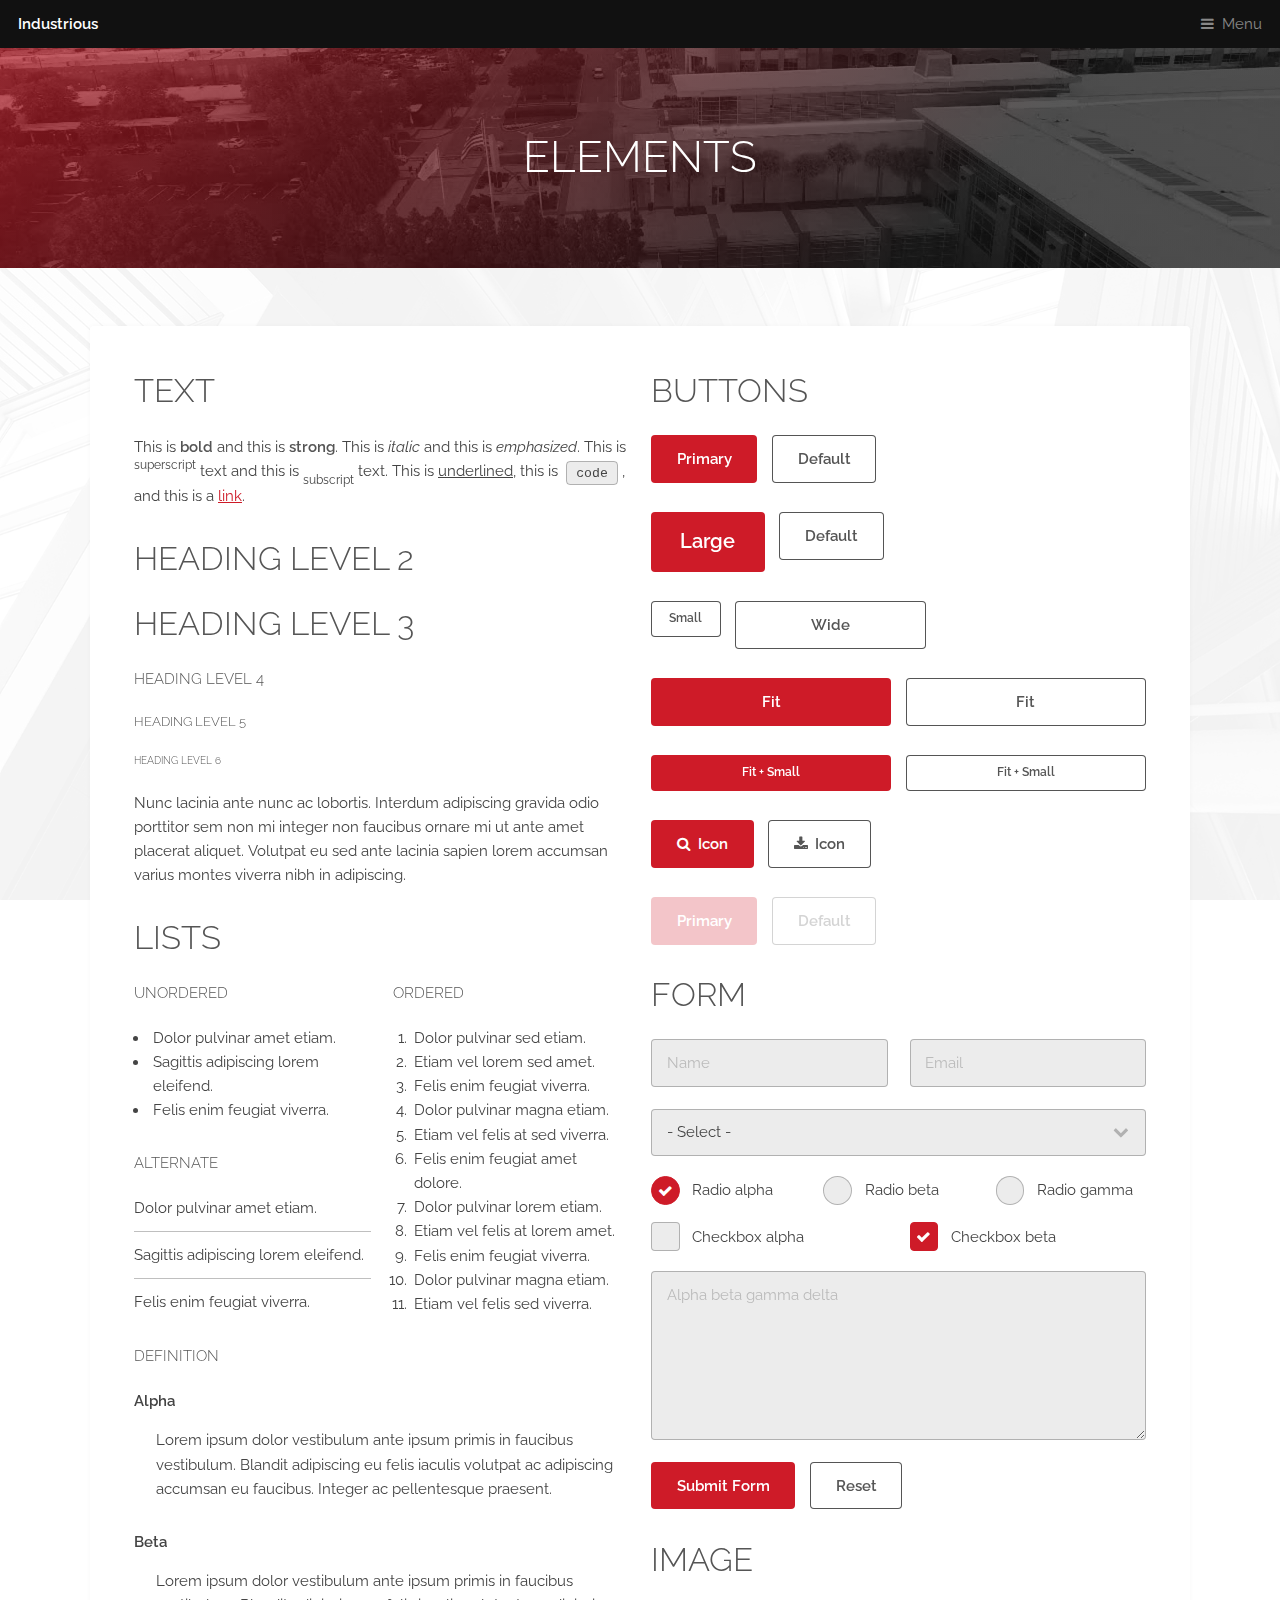
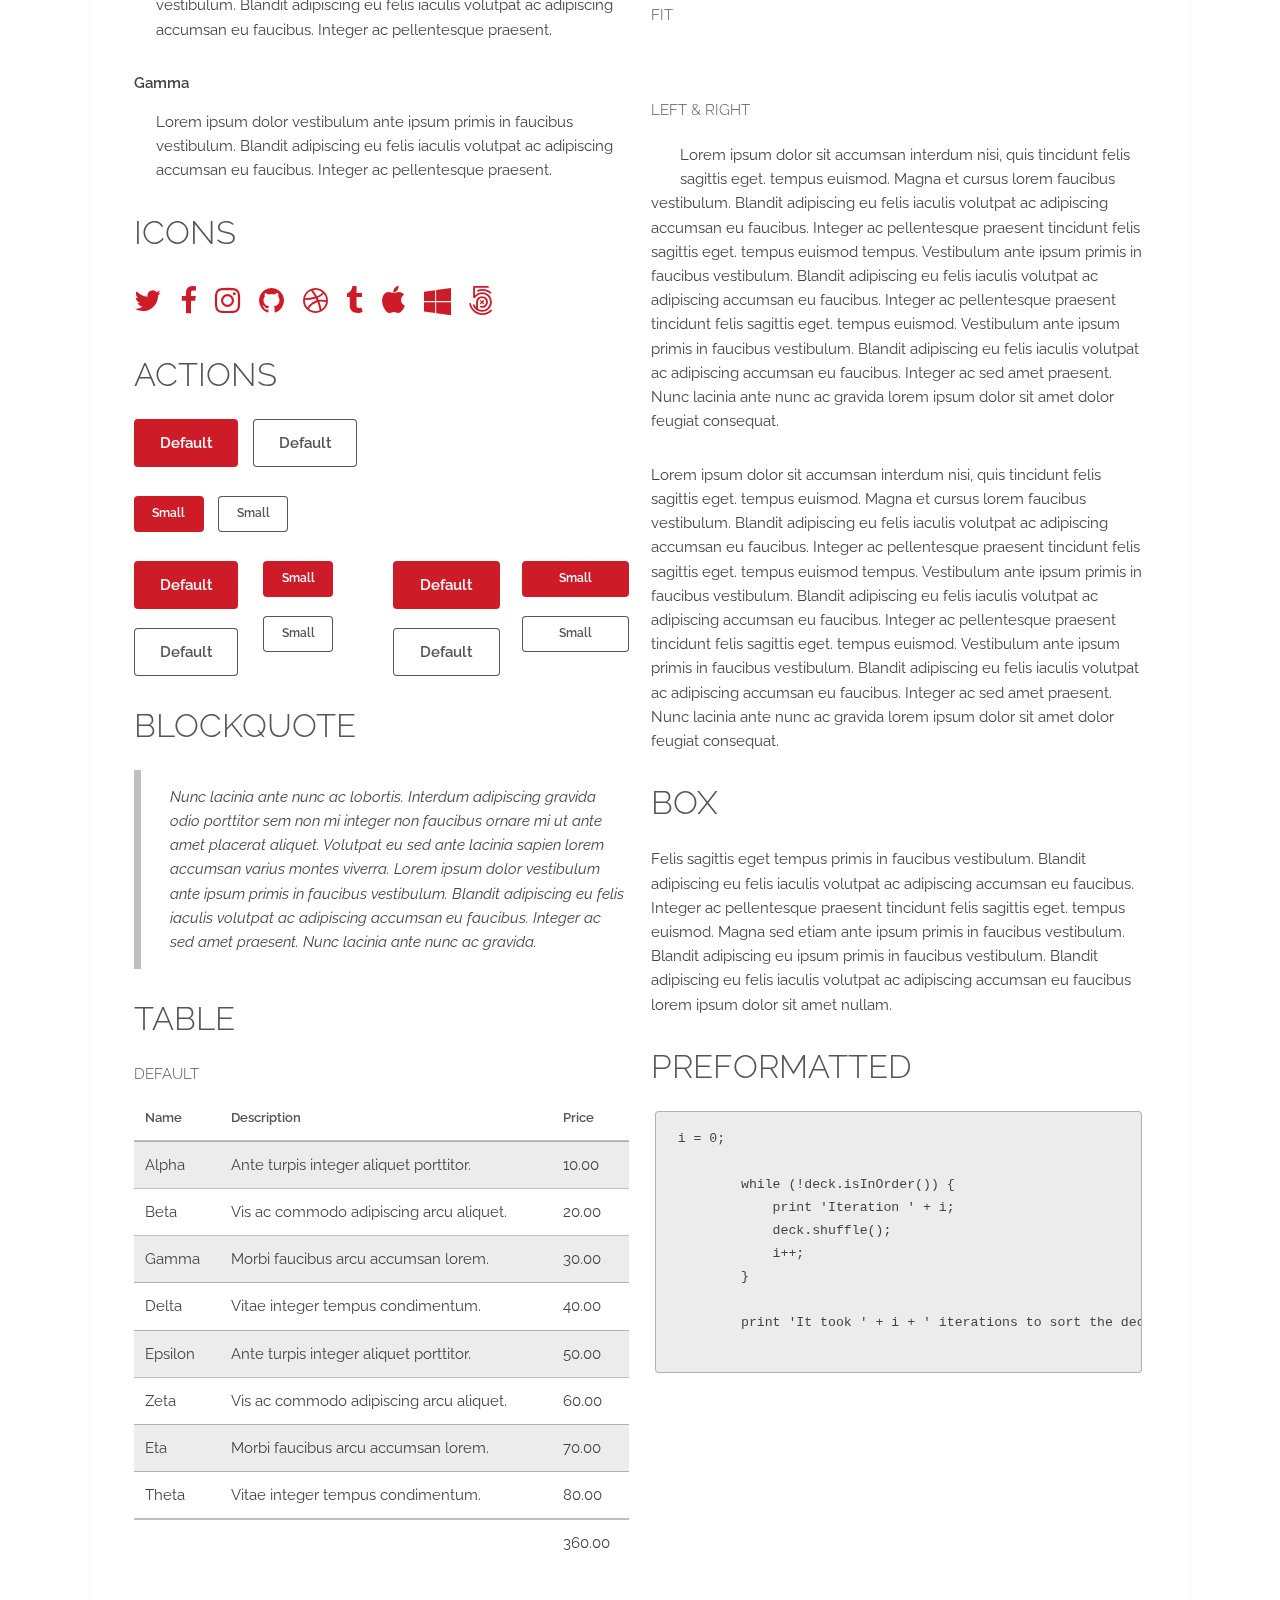
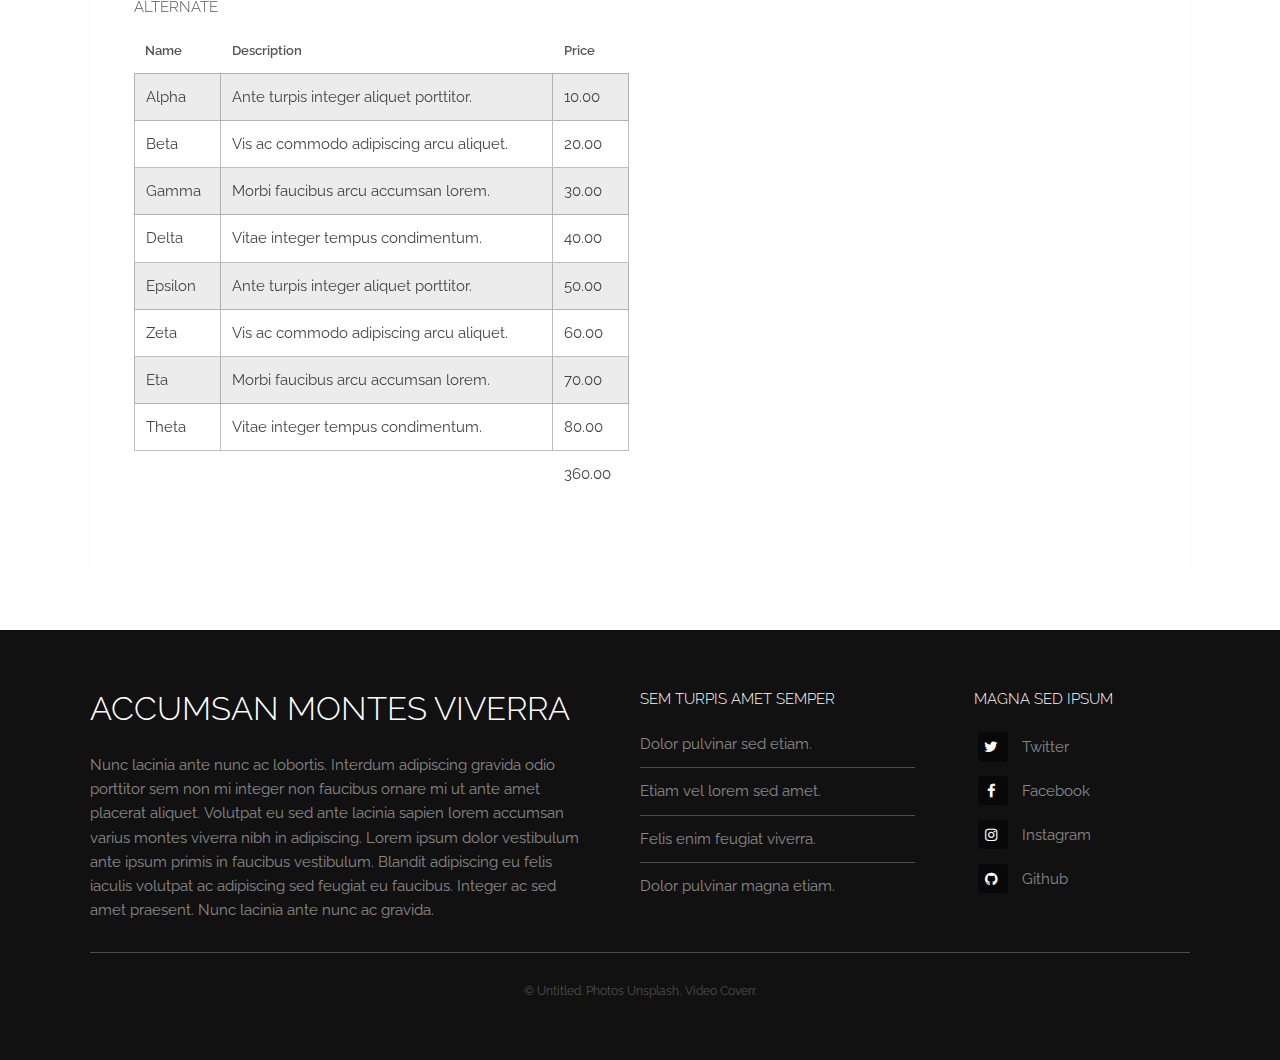
==== about.html @ da5e03dd "round4" ====
<!DOCTYPE HTML>
<html>
	<head>
		<title>Elements - Industrious by TEMPLATED</title>
		<meta charset="utf-8" />
		<meta name="viewport" content="width=device-width, initial-scale=1, user-scalable=no" />
		<meta name="description" content="" />
		<meta name="keywords" content="" />
		<link rel="stylesheet" href="assets/css/main.css" />
	</head>
	<body class="is-preload">

		<!-- Header -->
			<header id="header">
				<a class="logo" href="index.html">Industrious</a>
				<nav>
					<a href="#menu">Menu</a>
				</nav>
			</header>

		<!-- Nav -->
			<nav id="menu">
				<ul class="links">
					<li><a href="index.html">Home</a></li>
					<li><a href="elements.html">Elements</a></li>
					<li><a href="generic.html">Generic</a></li>
				</ul>
			</nav>

		<!-- Heading -->
			<div id="heading" >
				<h1>Elements</h1>
			</div>

		<!-- Main -->
			<section id="main" class="wrapper">
				<div class="inner">
					<div class="content">

					<!-- Elements -->
						<div class="row">
							<div class="col-6 col-12-medium">

								<!-- Text -->
									<h3>Text</h3>
									<p>This is <b>bold</b> and this is <strong>strong</strong>. This is <i>italic</i> and this
									is <em>emphasized</em>.
									This is <sup>superscript</sup> text and this is <sub>subscript</sub> text.
									This is <u>underlined</u>, this is <code>code</code>, and this is a <a href="#">link</a>.</p>
									<h2>Heading Level 2</h2>
									<h3>Heading Level 3</h3>
									<h4>Heading Level 4</h4>
									<h5>Heading Level 5</h5>
									<h6>Heading Level 6</h6>
									<p>Nunc lacinia ante nunc ac lobortis. Interdum adipiscing gravida odio porttitor sem
									non mi integer non faucibus ornare mi ut ante amet placerat aliquet. Volutpat eu sed
									ante lacinia sapien lorem accumsan varius montes viverra nibh in adipiscing.</p>

								<!-- Lists -->
									<h3>Lists</h3>
									<div class="row">
										<div class="col-6 col-12-small">
											<h4>Unordered</h4>
											<ul>
												<li>Dolor pulvinar amet etiam.</li>
												<li>Sagittis adipiscing lorem eleifend.</li>
												<li>Felis enim feugiat viverra.</li>
											</ul>
											<h4>Alternate</h4>
											<ul class="alt">
												<li>Dolor pulvinar amet etiam.</li>
												<li>Sagittis adipiscing lorem eleifend.</li>
												<li>Felis enim feugiat viverra.</li>
											</ul>
										</div>
										<div class="col-6 col-12-small">
											<h4>Ordered</h4>
											<ol>
												<li>Dolor pulvinar sed etiam.</li>
												<li>Etiam vel lorem sed amet.</li>
												<li>Felis enim feugiat viverra.</li>
												<li>Dolor pulvinar magna etiam.</li>
												<li>Etiam vel felis at sed viverra.</li>
												<li>Felis enim feugiat amet dolore.</li>
												<li>Dolor pulvinar lorem etiam.</li>
												<li>Etiam vel felis at lorem amet.</li>
												<li>Felis enim feugiat viverra.</li>
												<li>Dolor pulvinar magna etiam.</li>
												<li>Etiam vel felis sed viverra.</li>
											</ol>
										</div>
									</div>
									<h4>Definition</h4>
									<dl>
										<dt>Alpha</dt>
										<dd>
											<p>Lorem ipsum dolor vestibulum ante ipsum primis in faucibus vestibulum.
											Blandit adipiscing eu felis iaculis volutpat ac adipiscing accumsan eu faucibus.
											Integer ac pellentesque praesent.</p>
										</dd>
										<dt>Beta</dt>
										<dd>
											<p>Lorem ipsum dolor vestibulum ante ipsum primis in faucibus vestibulum.
											Blandit adipiscing eu felis iaculis volutpat ac adipiscing accumsan eu faucibus.
											Integer ac pellentesque praesent.</p>
										</dd>
										<dt>Gamma</dt>
										<dd>
											<p>Lorem ipsum dolor vestibulum ante ipsum primis in faucibus vestibulum.
											Blandit adipiscing eu felis iaculis volutpat ac adipiscing accumsan eu faucibus.
											Integer ac pellentesque praesent.</p>
										</dd>
									</dl>

								<!-- Icons -->
									<h3>Icons</h3>
									<ul class="icons">
										<li><a href="#" class="icon fa-twitter"><span class="label">Twitter</span></a></li>
										<li><a href="#" class="icon fa-facebook"><span class="label">Facebook</span></a></li>
										<li><a href="#" class="icon fa-instagram"><span class="label">Instagram</span></a></li>
										<li><a href="#" class="icon fa-github"><span class="label">Github</span></a></li>
										<li><a href="#" class="icon fa-dribbble"><span class="label">Dribbble</span></a></li>
										<li><a href="#" class="icon fa-tumblr"><span class="label">Tumblr</span></a></li>
										<li><a href="#" class="icon fa-apple"><span class="label">Apple</span></a></li>
										<li><a href="#" class="icon fa-windows"><span class="label">Windows</span></a></li>
										<li><a href="#" class="icon fa-500px"><span class="label">500px</span></a></li>
									</ul>

								<!-- Actions -->
									<h3>Actions</h3>
									<ul class="actions">
										<li><a href="#" class="button primary">Default</a></li>
										<li><a href="#" class="button">Default</a></li>
									</ul>
									<ul class="actions">
										<li><a href="#" class="button primary small">Small</a></li>
										<li><a href="#" class="button small">Small</a></li>
									</ul>
									<div class="row">
										<div class="col-3 col-12-small">
											<ul class="actions stacked">
												<li><a href="#" class="button primary">Default</a></li>
												<li><a href="#" class="button">Default</a></li>
											</ul>
										</div>
										<div class="col-3 col-12-small">
											<ul class="actions stacked">
												<li><a href="#" class="button primary small">Small</a></li>
												<li><a href="#" class="button small">Small</a></li>
											</ul>
										</div>
										<div class="col-3 col-12-small">
											<ul class="actions stacked">
												<li><a href="#" class="button primary fit">Default</a></li>
												<li><a href="#" class="button fit">Default</a></li>
											</ul>
										</div>
										<div class="col-3 col-12-small">
											<ul class="actions stacked">
												<li><a href="#" class="button primary small fit">Small</a></li>
												<li><a href="#" class="button small fit">Small</a></li>
											</ul>
										</div>
									</div>

								<!-- Blockquote -->
									<h3>Blockquote</h3>
									<blockquote>Nunc lacinia ante nunc ac lobortis. Interdum adipiscing gravida odio
									porttitor sem non mi integer non faucibus ornare mi ut ante amet placerat aliquet.
									Volutpat eu sed ante lacinia sapien lorem accumsan varius montes viverra. Lorem ipsum
									dolor vestibulum ante ipsum primis in faucibus vestibulum. Blandit adipiscing eu felis
									iaculis volutpat ac adipiscing accumsan eu faucibus. Integer ac sed amet praesent. Nunc
									lacinia ante nunc ac gravida.</blockquote>

								<!-- Table -->
									<h3>Table</h3>
									<h4>Default</h4>
									<div class="table-wrapper">
										<table>
											<thead>
												<tr>
													<th>Name</th>
													<th>Description</th>
													<th>Price</th>
												</tr>
											</thead>
											<tbody>
												<tr>
													<td>Alpha</td>
													<td>Ante turpis integer aliquet porttitor.</td>
													<td>10.00</td>
												</tr>
												<tr>
													<td>Beta</td>
													<td>Vis ac commodo adipiscing arcu aliquet.</td>
													<td>20.00</td>
												</tr>
												<tr>
													<td>Gamma</td>
													<td>Morbi faucibus arcu accumsan lorem.</td>
													<td>30.00</td>
												</tr>
												<tr>
													<td>Delta</td>
													<td>Vitae integer tempus condimentum.</td>
													<td>40.00</td>
												</tr>
												<tr>
													<td>Epsilon</td>
													<td>Ante turpis integer aliquet porttitor.</td>
													<td>50.00</td>
												</tr>
												<tr>
													<td>Zeta</td>
													<td>Vis ac commodo adipiscing arcu aliquet.</td>
													<td>60.00</td>
												</tr>
												<tr>
													<td>Eta</td>
													<td>Morbi faucibus arcu accumsan lorem.</td>
													<td>70.00</td>
												</tr>
												<tr>
													<td>Theta</td>
													<td>Vitae integer tempus condimentum.</td>
													<td>80.00</td>
												</tr>
											</tbody>
											<tfoot>
												<tr>
													<td colspan="2"></td>
													<td>360.00</td>
												</tr>
											</tfoot>
										</table>
									</div>
									<h4>Alternate</h4>
									<div class="table-wrapper">
										<table class="alt">
											<thead>
												<tr>
													<th>Name</th>
													<th>Description</th>
													<th>Price</th>
												</tr>
											</thead>
											<tbody>
												<tr>
													<td>Alpha</td>
													<td>Ante turpis integer aliquet porttitor.</td>
													<td>10.00</td>
												</tr>
												<tr>
													<td>Beta</td>
													<td>Vis ac commodo adipiscing arcu aliquet.</td>
													<td>20.00</td>
												</tr>
												<tr>
													<td>Gamma</td>
													<td>Morbi faucibus arcu accumsan lorem.</td>
													<td>30.00</td>
												</tr>
												<tr>
													<td>Delta</td>
													<td>Vitae integer tempus condimentum.</td>
													<td>40.00</td>
												</tr>
												<tr>
													<td>Epsilon</td>
													<td>Ante turpis integer aliquet porttitor.</td>
													<td>50.00</td>
												</tr>
												<tr>
													<td>Zeta</td>
													<td>Vis ac commodo adipiscing arcu aliquet.</td>
													<td>60.00</td>
												</tr>
												<tr>
													<td>Eta</td>
													<td>Morbi faucibus arcu accumsan lorem.</td>
													<td>70.00</td>
												</tr>
												<tr>
													<td>Theta</td>
													<td>Vitae integer tempus condimentum.</td>
													<td>80.00</td>
												</tr>
											</tbody>
											<tfoot>
												<tr>
													<td colspan="2"></td>
													<td>360.00</td>
												</tr>
											</tfoot>
										</table>
									</div>

							</div>
							<div class="col-6 col-12-medium">

								<!-- Buttons -->
									<h3>Buttons</h3>
									<ul class="actions">
										<li><a href="#" class="button primary">Primary</a></li>
										<li><a href="#" class="button">Default</a></li>
									</ul>
									<ul class="actions">
										<li><a href="#" class="button primary large">Large</a></li>
										<li><a href="#" class="button">Default</a></li>
									</ul>
									<ul class="actions">
										<li><a href="#" class="button small">Small</a></li>
										<li><a href="#" class="button wide">Wide</a></li>
									</ul>
									<ul class="actions fit">
										<li><a href="#" class="button primary fit">Fit</a></li>
										<li><a href="#" class="button fit">Fit</a></li>
									</ul>
									<ul class="actions fit">
										<li><a href="#" class="button primary fit small">Fit + Small</a></li>
										<li><a href="#" class="button fit small">Fit + Small</a></li>
									</ul>
									<ul class="actions">
										<li><a href="#" class="button primary icon fa-search">Icon</a></li>
										<li><a href="#" class="button icon fa-download">Icon</a></li>
									</ul>
									<ul class="actions">
										<li><span class="button primary disabled">Primary</span></li>
										<li><span class="button disabled">Default</span></li>
									</ul>

								<!-- Form -->
									<h3>Form</h3>
									<form method="post" action="#">
										<div class="row gtr-uniform">
											<div class="col-6 col-12-xsmall">
												<input type="text" name="name" id="name" value="" placeholder="Name" />
											</div>
											<div class="col-6 col-12-xsmall">
												<input type="email" name="email" id="email" value="" placeholder="Email" />
											</div>
											<!-- Break -->
											<div class="col-12">
												<select name="category" id="category">
													<option value="">- Select -</option>
													<option value="alpha">Option alpha</option>
													<option value="beta">Option beta</option>
													<option value="gamma">Option gamma</option>
													<option value="delta">Option delta</option>
													<option value="epsilon">Option epsilon</option>
													<option value="zeta">Option zeta</option>
													<option value="eta">Option eta</option>
													<option value="theta">Option theta</option>
												</select>
											</div>
											<!-- Break -->
											<div class="col-4 col-12-small">
												<input type="radio" id="radio-alpha" name="radio" checked>
												<label for="radio-alpha">Radio alpha</label>
											</div>
											<div class="col-4 col-12-small">
												<input type="radio" id="radio-beta" name="radio">
												<label for="radio-beta">Radio beta</label>
											</div>
											<div class="col-4 col-12-small">
												<input type="radio" id="radio-gamma" name="radio">
												<label for="radio-gamma">Radio gamma</label>
											</div>
											<!-- Break -->
											<div class="col-6 col-12-small">
												<input type="checkbox" id="checkbox-alpha" name="checkbox">
												<label for="checkbox-alpha">Checkbox alpha</label>
											</div>
											<div class="col-6 col-12-small">
												<input type="checkbox" id="checkbox-beta" name="checkbox" checked>
												<label for="checkbox-beta">Checkbox beta</label>
											</div>
											<!-- Break -->
											<div class="col-12">
												<textarea name="textarea" id="textarea" placeholder="Alpha beta gamma delta" rows="6"></textarea>
											</div>
											<!-- Break -->
											<div class="col-12">
												<ul class="actions">
													<li><input type="submit" value="Submit Form" class="primary" /></li>
													<li><input type="reset" value="Reset" /></li>
												</ul>
											</div>
										</div>
									</form>

								<!-- Image -->
									<h3>Image</h3>
									<h4>Fit</h4>
									<span class="image fit"><img src="images/pic01.png" alt="" /></span>
									<div class="box alt">
										<div class="row gtr-50 gtr-uniform">
											<div class="col-4"><span class="image fit"><img src="images/pic01.png" alt="" /></span></div>
											<div class="col-4"><span class="image fit"><img src="images/pic01.png" alt="" /></span></div>
											<div class="col-4"><span class="image fit"><img src="images/pic01.png" alt="" /></span></div>
											<!-- Break -->
											<div class="col-4"><span class="image fit"><img src="images/pic01.png" alt="" /></span></div>
											<div class="col-4"><span class="image fit"><img src="images/pic01.png" alt="" /></span></div>
											<div class="col-4"><span class="image fit"><img src="images/pic01.png" alt="" /></span></div>
											<!-- Break -->
											<div class="col-4"><span class="image fit"><img src="images/pic01.png" alt="" /></span></div>
											<div class="col-4"><span class="image fit"><img src="images/pic01.png" alt="" /></span></div>
											<div class="col-4"><span class="image fit"><img src="images/pic01.png" alt="" /></span></div>
										</div>
									</div>
									<h4>Left &amp; Right</h4>
									<p>
										<span class="image left"><img src="images/pic02.png" alt="" /></span>
										Lorem ipsum dolor sit accumsan interdum nisi, quis tincidunt felis sagittis eget.
										tempus euismod. Magna et cursus lorem faucibus vestibulum. Blandit adipiscing eu
										felis iaculis volutpat ac adipiscing accumsan eu faucibus. Integer ac pellentesque
										praesent tincidunt felis sagittis eget. tempus euismod tempus. Vestibulum ante ipsum
										primis in faucibus vestibulum. Blandit adipiscing eu felis iaculis volutpat ac
										adipiscing accumsan eu faucibus. Integer ac pellentesque praesent tincidunt felis
										sagittis eget. tempus euismod. Vestibulum ante ipsum primis in faucibus vestibulum.
										Blandit adipiscing eu felis iaculis volutpat ac adipiscing accumsan eu faucibus.
										Integer ac sed amet praesent. Nunc lacinia ante nunc ac gravida lorem ipsum dolor
										sit amet dolor feugiat consequat.
									</p>
									<p>
										<span class="image right"><img src="images/pic02.png" alt="" /></span>
										Lorem ipsum dolor sit accumsan interdum nisi, quis tincidunt felis sagittis eget.
										tempus euismod. Magna et cursus lorem faucibus vestibulum. Blandit adipiscing eu
										felis iaculis volutpat ac adipiscing accumsan eu faucibus. Integer ac pellentesque
										praesent tincidunt felis sagittis eget. tempus euismod tempus. Vestibulum ante ipsum
										primis in faucibus vestibulum. Blandit adipiscing eu felis iaculis volutpat ac
										adipiscing accumsan eu faucibus. Integer ac pellentesque praesent tincidunt felis
										sagittis eget. tempus euismod. Vestibulum ante ipsum primis in faucibus vestibulum.
										Blandit adipiscing eu felis iaculis volutpat ac adipiscing accumsan eu faucibus.
										Integer ac sed amet praesent. Nunc lacinia ante nunc ac gravida lorem ipsum dolor
										sit amet dolor feugiat consequat.
									</p>

								<!-- Box -->
									<h3>Box</h3>
									<div class="box">
										<p>Felis sagittis eget tempus primis in faucibus vestibulum. Blandit adipiscing eu
										felis iaculis volutpat ac adipiscing accumsan eu faucibus. Integer ac pellentesque
										praesent tincidunt felis sagittis eget. tempus euismod. Magna sed etiam ante ipsum
										primis in faucibus vestibulum. Blandit adipiscing eu ipsum primis in faucibus
										vestibulum. Blandit adipiscing eu felis iaculis volutpat ac adipiscing accumsan eu
										faucibus lorem ipsum dolor sit amet nullam.</p>
									</div>

								<!-- Preformatted Code -->
									<h3>Preformatted</h3>
									<pre><code>i = 0;

	while (!deck.isInOrder()) {
	    print 'Iteration ' + i;
	    deck.shuffle();
	    i++;
	}

	print 'It took ' + i + ' iterations to sort the deck.';
	</code></pre>

							</div>
						</div>
					</div>
				</div>
			</section>

		<!-- Footer -->
			<footer id="footer">
				<div class="inner">
					<div class="content">
						<section>
							<h3>Accumsan montes viverra</h3>
							<p>Nunc lacinia ante nunc ac lobortis. Interdum adipiscing gravida odio porttitor sem non mi integer non faucibus ornare mi ut ante amet placerat aliquet. Volutpat eu sed ante lacinia sapien lorem accumsan varius montes viverra nibh in adipiscing. Lorem ipsum dolor vestibulum ante ipsum primis in faucibus vestibulum. Blandit adipiscing eu felis iaculis volutpat ac adipiscing sed feugiat eu faucibus. Integer ac sed amet praesent. Nunc lacinia ante nunc ac gravida.</p>
						</section>
						<section>
							<h4>Sem turpis amet semper</h4>
							<ul class="alt">
								<li><a href="#">Dolor pulvinar sed etiam.</a></li>
								<li><a href="#">Etiam vel lorem sed amet.</a></li>
								<li><a href="#">Felis enim feugiat viverra.</a></li>
								<li><a href="#">Dolor pulvinar magna etiam.</a></li>
							</ul>
						</section>
						<section>
							<h4>Magna sed ipsum</h4>
							<ul class="plain">
								<li><a href="#"><i class="icon fa-twitter">&nbsp;</i>Twitter</a></li>
								<li><a href="#"><i class="icon fa-facebook">&nbsp;</i>Facebook</a></li>
								<li><a href="#"><i class="icon fa-instagram">&nbsp;</i>Instagram</a></li>
								<li><a href="#"><i class="icon fa-github">&nbsp;</i>Github</a></li>
							</ul>
						</section>
					</div>
					<div class="copyright">
						&copy; Untitled. Photos <a href="https://unsplash.co">Unsplash</a>, Video <a href="https://coverr.co">Coverr</a>.
					</div>
				</div>
			</footer>

		<!-- Scripts -->
			<script src="assets/js/jquery.min.js"></script>
			<script src="assets/js/browser.min.js"></script>
			<script src="assets/js/breakpoints.min.js"></script>
			<script src="assets/js/util.js"></script>
			<script src="assets/js/main.js"></script>

	</body>
</html>
---- assets/css/main.css ----
@import url(font-awesome.min.css);
@import url("https://fonts.googleapis.com/css?family=Raleway:200,300,400,500,600");
/*
	Industrious by TEMPLATED
	templated.co @templatedco
	Released for free under the Creative Commons Attribution 3.0 license (templated.co/license)
*/
/* Basic */
@-ms-viewport {
  width: device-width; }
body {
  -ms-overflow-style: scrollbar; }

@media screen and (max-width: 480px) {
  html, body {
    min-width: 320px; } }
html {
  box-sizing: border-box; }

*, *:before, *:after {
  box-sizing: inherit; }

body {
  background: #ffffff; }
  body.is-preload *, body.is-preload *:before, body.is-preload *:after {
    -moz-animation: none !important;
    -webkit-animation: none !important;
    -ms-animation: none !important;
    animation: none !important;
    -moz-transition: none !important;
    -webkit-transition: none !important;
    -ms-transition: none !important;
    transition: none !important; }

html, body, div, span, applet, object,
iframe, h1, h2, h3, h4, h5, h6, p, blockquote,
pre, a, abbr, acronym, address, big, cite,
code, del, dfn, em, img, ins, kbd, q, s, samp,
small, strike, strong, sub, sup, tt, var, b,
u, i, center, dl, dt, dd, ol, ul, li, fieldset,
form, label, legend, table, caption, tbody,
tfoot, thead, tr, th, td, article, aside,
canvas, details, embed, figure, figcaption,
footer, header, hgroup, menu, nav, output, ruby,
section, summary, time, mark, audio, video {
  margin: 0;
  padding: 0;
  border: 0;
  font-size: 100%;
  font: inherit;
  vertical-align: baseline; }

article, aside, details, figcaption, figure,
footer, header, hgroup, menu, nav, section {
  display: block; }

body {
  line-height: 1; }

ol, ul {
  list-style: none; }

blockquote, q {
  quotes: none; }
  blockquote:before, blockquote:after, q:before, q:after {
    content: '';
    content: none; }

table {
  border-collapse: collapse;
  border-spacing: 0; }

body {
  -webkit-text-size-adjust: none; }

mark {
  background-color: transparent;
  color: inherit; }

input::-moz-focus-inner {
  border: 0;
  padding: 0; }

input, select, textarea {
  -moz-appearance: none;
  -webkit-appearance: none;
  -ms-appearance: none;
  appearance: none; }

/* Typography */
html {
  font-size: 13pt; }
  @media screen and (max-width: 1680px) {
    html {
      font-size: 11pt; } }
  @media screen and (max-width: 980px) {
    html {
      font-size: 12pt; } }
  @media screen and (max-width: 480px) {
    html {
      font-size: 11pt; } }

body {
  background-color: #ffffff;
  color: #444444; }

body, input, select, textarea {
  font-family: "Raleway", Arial, Helvetica, sans-serif;
  font-weight: 400;
  font-size: 1rem;
  line-height: 1.65; }

a {
  -moz-transition: color 0.2s ease-in-out;
  -webkit-transition: color 0.2s ease-in-out;
  -ms-transition: color 0.2s ease-in-out;
  transition: color 0.2s ease-in-out;
  text-decoration: underline; }
  a:hover {
    text-decoration: none; }

strong, b {
  font-weight: 600; }

em, i {
  font-style: italic; }

p {
  margin: 0 0 2rem 0; }

header.special {
  text-align: center;
  margin-bottom: 4rem; }
  header.special p {
    max-width: 75%;
    margin-left: auto;
    margin-right: auto; }

h1, h2, h3, h4, h5, h6 {
  font-weight: 300;
  line-height: 1.5;
  text-transform: uppercase;
  margin: 0 0 1.5rem 0; }
  h1 a, h2 a, h3 a, h4 a, h5 a, h6 a {
    color: inherit;
    text-decoration: none; }

h1 {
  font-size: 3rem;
  line-height: 1.2; }

h2 {
  font-size: 2.25rem;
  line-height: 1.3; }

h3 {
  font-size: 2.25rem;
  line-height: 1.3; }

h4 {
  font-size: 1rem; }

h5 {
  font-size: 0.9rem; }

h6 {
  font-size: 0.7rem; }

@media screen and (max-width: 736px) {
  h1 {
    font-size: 2.75rem;
    line-height: 1.3; }

  h2 {
    font-size: 1.75rem;
    line-height: 1.5; }

  h3 {
    font-size: 1.25rem; } }
sub {
  font-size: 0.8rem;
  position: relative;
  top: 0.5rem; }

sup {
  font-size: 0.8rem;
  position: relative;
  top: -0.5rem; }

blockquote {
  border-left: solid 0.5rem;
  font-style: italic;
  margin: 0 0 2rem 0;
  padding: 1rem 0 1rem 2rem; }

code {
  border-radius: 4px;
  border: solid 1px;
  font-family: "Courier New", monospace;
  font-size: 0.9rem;
  margin: 0 0.25rem;
  padding: 0.25rem 0.65rem; }

pre {
  -webkit-overflow-scrolling: touch;
  font-family: "Courier New", monospace;
  font-size: 0.9rem;
  margin: 0 0 2rem 0; }
  pre code {
    display: block;
    line-height: 1.75;
    padding: 1rem 1.5rem;
    overflow-x: auto; }

hr {
  border: 0;
  border-bottom: solid 1px;
  margin: 2rem 0; }
  hr.major {
    margin: 4rem 0; }

input, select, textarea {
  color: #555555; }

a {
  color: #ce1b28; }

strong, b {
  color: #555555; }

h1, h2, h3, h4, h5, h6 {
  color: #555555; }

blockquote {
  border-left-color: rgba(0, 0, 0, 0.25); }

code {
  background: rgba(0, 0, 0, 0.075);
  border-color: rgba(0, 0, 0, 0.25); }

hr {
  border-bottom-color: rgba(0, 0, 0, 0.25); }

/* Inner */
.inner {
  margin: 0 auto;
  width: 75rem;
  max-width: calc(100% - 6rem); }
  @media screen and (max-width: 480px) {
    .inner {
      max-width: calc(100% - 3rem); } }

/* Button */
input[type="submit"],
input[type="reset"],
input[type="button"],
button,
.button {
  -moz-appearance: none;
  -webkit-appearance: none;
  -ms-appearance: none;
  appearance: none;
  -moz-transition: background-color 0.2s ease-in-out, box-shadow 0.2s ease-in-out, color 0.2s ease-in-out;
  -webkit-transition: background-color 0.2s ease-in-out, box-shadow 0.2s ease-in-out, color 0.2s ease-in-out;
  -ms-transition: background-color 0.2s ease-in-out, box-shadow 0.2s ease-in-out, color 0.2s ease-in-out;
  transition: background-color 0.2s ease-in-out, box-shadow 0.2s ease-in-out, color 0.2s ease-in-out;
  border: 0;
  border-radius: 4px;
  cursor: pointer;
  display: inline-block;
  font-weight: 600;
  height: 3.25rem;
  line-height: 3.25rem;
  padding: 0 1.75rem;
  text-align: center;
  text-decoration: none;
  white-space: nowrap; }
  input[type="submit"].small,
  input[type="reset"].small,
  input[type="button"].small,
  button.small,
  .button.small {
    font-size: 0.8rem;
    height: 2.4375rem;
    line-height: 2.4375rem;
    padding: 0 1.25rem; }
  input[type="submit"].large,
  input[type="reset"].large,
  input[type="button"].large,
  button.large,
  .button.large {
    font-size: 1.35rem;
    height: 4.0625rem;
    line-height: 4.0625rem;
    padding: 0 2rem; }
  input[type="submit"].wide,
  input[type="reset"].wide,
  input[type="button"].wide,
  button.wide,
  .button.wide {
    min-width: 13rem; }
  input[type="submit"].icon:before,
  input[type="reset"].icon:before,
  input[type="button"].icon:before,
  button.icon:before,
  .button.icon:before {
    margin-right: 0.5rem; }
  input[type="submit"].fit,
  input[type="reset"].fit,
  input[type="button"].fit,
  button.fit,
  .button.fit {
    width: 100%; }
  input[type="submit"].disabled, input[type="submit"]:disabled,
  input[type="reset"].disabled,
  input[type="reset"]:disabled,
  input[type="button"].disabled,
  input[type="button"]:disabled,
  button.disabled,
  button:disabled,
  .button.disabled,
  .button:disabled {
    pointer-events: none;
    opacity: 0.25; }

input[type="submit"],
input[type="reset"],
input[type="button"],
button,
.button {
  background-color: transparent;
  box-shadow: inset 0 0 0 1px #555555;
  color: #555555 !important; }
  input[type="submit"]:hover,
  input[type="reset"]:hover,
  input[type="button"]:hover,
  button:hover,
  .button:hover {
    box-shadow: inset 0 0 0 1px #ce1b28;
    color: #ce1b28 !important; }
    input[type="submit"]:hover:active,
    input[type="reset"]:hover:active,
    input[type="button"]:hover:active,
    button:hover:active,
    .button:hover:active {
      background-color: rgba(206, 27, 40, 0.25); }
  input[type="submit"].primary,
  input[type="reset"].primary,
  input[type="button"].primary,
  button.primary,
  .button.primary {
    box-shadow: none;
    background-color: #ce1b28;
    color: #ffffff !important; }
    input[type="submit"].primary:hover,
    input[type="reset"].primary:hover,
    input[type="button"].primary:hover,
    button.primary:hover,
    .button.primary:hover {
      background-color: #e2212f;
      box-shadow: none; }
      input[type="submit"].primary:hover:active,
      input[type="reset"].primary:hover:active,
      input[type="button"].primary:hover:active,
      button.primary:hover:active,
      .button.primary:hover:active {
        background-color: #b71824; }

/* Form */
form {
  margin: 0 0 2rem 0; }

input[type="text"],
input[type="password"],
input[type="email"],
input[type="tel"],
input[type="search"],
input[type="url"],
select,
textarea {
  -moz-appearance: none;
  -webkit-appearance: none;
  -ms-appearance: none;
  appearance: none;
  border-radius: 4px;
  border: none;
  border: solid 1px;
  color: inherit;
  display: block;
  outline: 0;
  padding: 0 1rem;
  text-decoration: none;
  width: 100%; }
  input[type="text"]:invalid,
  input[type="password"]:invalid,
  input[type="email"]:invalid,
  input[type="tel"]:invalid,
  input[type="search"]:invalid,
  input[type="url"]:invalid,
  select:invalid,
  textarea:invalid {
    box-shadow: none; }

label {
  display: block;
  font-size: 1rem;
  font-weight: 600;
  margin: 0 0 1rem 0; }

input[type="text"],
input[type="password"],
input[type="email"],
input[type="tel"],
input[type="search"],
input[type="url"] {
  height: 3.25rem; }

select {
  background-size: 1.25rem;
  background-repeat: no-repeat;
  background-position: calc(100% - 1rem) center;
  height: 3.25rem;
  padding-right: 3.25rem;
  text-overflow: ellipsis; }
  select:focus::-ms-value {
    background-color: transparent; }
  select::-ms-expand {
    display: none; }

textarea {
  padding: 0.75rem 1rem; }

input[type="checkbox"],
input[type="radio"] {
  -moz-appearance: none;
  -webkit-appearance: none;
  -ms-appearance: none;
  appearance: none;
  display: block;
  float: left;
  margin-right: -2rem;
  opacity: 0;
  width: 1rem;
  z-index: -1; }
  input[type="checkbox"] + label,
  input[type="radio"] + label {
    text-decoration: none;
    cursor: pointer;
    display: inline-block;
    font-size: 1rem;
    font-weight: 400;
    padding-left: 2.825rem;
    padding-right: 0.875rem;
    position: relative; }
    input[type="checkbox"] + label:before,
    input[type="radio"] + label:before {
      -moz-osx-font-smoothing: grayscale;
      -webkit-font-smoothing: antialiased;
      font-family: FontAwesome;
      font-style: normal;
      font-weight: normal;
      text-transform: none !important; }
    input[type="checkbox"] + label:before,
    input[type="radio"] + label:before {
      border-radius: 4px;
      border: solid 1px;
      content: '';
      display: inline-block;
      height: 1.95rem;
      left: 0;
      line-height: 1.86875rem;
      position: absolute;
      text-align: center;
      top: -0.1625rem;
      width: 1.95rem; }
  input[type="checkbox"]:checked + label:before,
  input[type="radio"]:checked + label:before {
    content: '\f00c'; }

input[type="checkbox"] + label:before {
  border-radius: 4px; }

input[type="radio"] + label:before {
  border-radius: 100%; }

::-webkit-input-placeholder {
  opacity: 1.0; }

:-moz-placeholder {
  opacity: 1.0; }

::-moz-placeholder {
  opacity: 1.0; }

:-ms-input-placeholder {
  opacity: 1.0; }

label {
  color: #555555; }

input[type="text"],
input[type="password"],
input[type="email"],
input[type="tel"],
input[type="search"],
input[type="url"],
select,
textarea {
  background-color: rgba(0, 0, 0, 0.075);
  border-color: rgba(0, 0, 0, 0.25); }
  input[type="text"]:focus,
  input[type="password"]:focus,
  input[type="email"]:focus,
  input[type="tel"]:focus,
  input[type="search"]:focus,
  input[type="url"]:focus,
  select:focus,
  textarea:focus {
    border-color: #ce1b28;
    box-shadow: 0 0 0 1px #ce1b28; }

select {
  background-image: url("data:image/svg+xml;charset=utf8,%3Csvg xmlns='http://www.w3.org/2000/svg' width='40' height='40' preserveAspectRatio='none' viewBox='0 0 40 40'%3E%3Cpath d='M9.4,12.3l10.4,10.4l10.4-10.4c0.2-0.2,0.5-0.4,0.9-0.4c0.3,0,0.6,0.1,0.9,0.4l3.3,3.3c0.2,0.2,0.4,0.5,0.4,0.9 c0,0.4-0.1,0.6-0.4,0.9L20.7,31.9c-0.2,0.2-0.5,0.4-0.9,0.4c-0.3,0-0.6-0.1-0.9-0.4L4.3,17.3c-0.2-0.2-0.4-0.5-0.4-0.9 c0-0.4,0.1-0.6,0.4-0.9l3.3-3.3c0.2-0.2,0.5-0.4,0.9-0.4S9.1,12.1,9.4,12.3z' fill='rgba(0, 0, 0, 0.25)' /%3E%3C/svg%3E"); }
  select option {
    color: #444444;
    background-color: #ffffff; }

input[type="checkbox"] + label,
input[type="radio"] + label {
  color: #444444; }
  input[type="checkbox"] + label:before,
  input[type="radio"] + label:before {
    background: rgba(0, 0, 0, 0.075);
    border-color: rgba(0, 0, 0, 0.25); }
input[type="checkbox"]:checked + label:before,
input[type="radio"]:checked + label:before {
  background-color: #ce1b28;
  border-color: #ce1b28;
  color: #ffffff; }
input[type="checkbox"]:focus + label:before,
input[type="radio"]:focus + label:before {
  border-color: #ce1b28;
  box-shadow: 0 0 0 1px #ce1b28; }

::-webkit-input-placeholder {
  color: #bbbbbb !important; }

:-moz-placeholder {
  color: #bbbbbb !important; }

::-moz-placeholder {
  color: #bbbbbb !important; }

:-ms-input-placeholder {
  color: #bbbbbb !important; }

/* List */
ol {
  list-style: decimal;
  margin: 0 0 2rem 0;
  padding-left: 1.25rem; }
  ol li {
    padding-left: 0.25rem; }

ul {
  list-style: disc;
  margin: 0 0 2rem 0;
  padding-left: 1rem; }
  ul li {
    padding-left: 0.325rem; }
  ul.plain {
    list-style: none;
    padding-left: 0; }
    ul.plain li {
      margin-bottom: 1rem; }
      ul.plain li .icon {
        border-radius: 4px;
        color: #ffffff;
        display: inline-block;
        margin-right: 1rem;
        text-align: center;
        width: 2rem;
        height: 2rem;
        line-height: 2rem;
        background: rgba(0, 0, 0, 0.5); }
  ul.alt {
    list-style: none;
    padding-left: 0; }
    ul.alt li {
      border-top: solid 1px;
      padding: 0.75rem 0; }
      ul.alt li:first-child {
        border-top: 0;
        padding-top: 0; }
      ul.alt li:last-child {
        padding-bottom: 0; }

dl {
  margin: 0 0 2rem 0; }
  dl dt {
    display: block;
    font-weight: 600;
    margin: 0 0 1rem 0; }
  dl dd {
    margin-left: 1.5rem; }

ul.alt li {
  border-top-color: rgba(0, 0, 0, 0.25); }

/* Table */
.table-wrapper {
  -webkit-overflow-scrolling: touch;
  overflow-x: auto; }

table {
  margin: 0 0 2rem 0;
  width: 100%; }
  table tbody tr {
    border: solid 1px;
    border-left: 0;
    border-right: 0; }
  table td {
    padding: 0.75rem 0.75rem; }
  table th {
    font-size: 0.9rem;
    font-weight: 600;
    padding: 0 0.75rem 0.75rem 0.75rem;
    text-align: left; }
  table thead {
    border-bottom: solid 2px; }
  table tfoot {
    border-top: solid 2px; }
  table.alt {
    border-collapse: separate; }
    table.alt tbody tr td {
      border: solid 1px;
      border-left-width: 0;
      border-top-width: 0; }
      table.alt tbody tr td:first-child {
        border-left-width: 1px; }
    table.alt tbody tr:first-child td {
      border-top-width: 1px; }
    table.alt thead {
      border-bottom: 0; }
    table.alt tfoot {
      border-top: 0; }

table tbody tr {
  border-color: rgba(0, 0, 0, 0.25); }
  table tbody tr:nth-child(2n + 1) {
    background-color: rgba(0, 0, 0, 0.075); }
table th {
  color: #555555; }
table thead {
  border-bottom-color: rgba(0, 0, 0, 0.25); }
table tfoot {
  border-top-color: rgba(0, 0, 0, 0.25); }
table.alt tbody tr td {
  border-color: rgba(0, 0, 0, 0.25); }

/* Highlights */
.highlights {
  width: 100%;
  margin: 2.5rem 0;
  display: -moz-flex;
  display: -webkit-flex;
  display: -ms-flex;
  display: flex;
  -moz-flex-wrap: wrap;
  -webkit-flex-wrap: wrap;
  -ms-flex-wrap: wrap;
  flex-wrap: wrap;
  -moz-align-items: -moz-stretch;
  -webkit-align-items: -webkit-stretch;
  -ms-align-items: -ms-stretch;
  align-items: stretch; }
  .highlights > * {
    -moz-flex-shrink: 1;
    -webkit-flex-shrink: 1;
    -ms-flex-shrink: 1;
    flex-shrink: 1;
    -moz-flex-grow: 0;
    -webkit-flex-grow: 0;
    -ms-flex-grow: 0;
    flex-grow: 0; }
  .highlights > * {
    width: 33.3333333333%; }
  .highlights > * {
    padding: 1.5rem;
    width: calc(33.3333333333% + 1rem); }
  .highlights > :nth-child(-n + 3) {
    padding-top: 0; }
  .highlights > :nth-last-child(-n + 3) {
    padding-bottom: 0; }
  .highlights > :nth-child(3n + 1) {
    padding-left: 0; }
  .highlights > :nth-child(3n) {
    padding-right: 0; }
  .highlights > :nth-child(3n + 1),
  .highlights > :nth-child(3n) {
    width: calc(33.3333333333% + -0.5rem); }
  .highlights .content {
    border-radius: 4px;
    height: 100%;
    padding: 3rem;
    text-align: center; }
    .highlights .content .icon {
      font-size: 5rem; }
  .highlights > div > :last-child {
    margin-bottom: 0; }
  @media screen and (max-width: 980px) {
    .highlights > * {
      width: 50%; }
    .highlights > * {
      padding: 1rem;
      width: calc(33.3333333333% + 0.6666666667rem); }
    .highlights > :nth-child(-n + 3) {
      padding-top: 1rem; }
    .highlights > :nth-last-child(-n + 3) {
      padding-bottom: 1rem; }
    .highlights > :nth-child(3n + 1) {
      padding-left: 1rem; }
    .highlights > :nth-child(3n) {
      padding-right: 1rem; }
    .highlights > :nth-child(3n + 1),
    .highlights > :nth-child(3n) {
      padding: 1rem;
      width: calc(50% + 1rem); }
    .highlights > * {
      padding: 1rem;
      width: calc(50% + 1rem); }
    .highlights > :nth-child(-n + 2) {
      padding-top: 0; }
    .highlights > :nth-last-child(-n + 2) {
      padding-bottom: 0; }
    .highlights > :nth-child(2n + 1) {
      padding-left: 0; }
    .highlights > :nth-child(2n) {
      padding-right: 0; }
    .highlights > :nth-child(2n + 1),
    .highlights > :nth-child(2n) {
      width: calc(50% + 0rem); }
    .highlights .content {
      padding: 2rem; } }
  @media screen and (max-width: 736px) {
    .highlights > * {
      width: 100%; }
    .highlights > * {
      padding: 1rem;
      width: calc(33.3333333333% + 0.6666666667rem); }
    .highlights > :nth-child(-n + 3) {
      padding-top: 1rem; }
    .highlights > :nth-last-child(-n + 3) {
      padding-bottom: 1rem; }
    .highlights > :nth-child(3n + 1) {
      padding-left: 1rem; }
    .highlights > :nth-child(3n) {
      padding-right: 1rem; }
    .highlights > :nth-child(3n + 1),
    .highlights > :nth-child(3n) {
      padding: 1rem;
      width: calc(100% + 2rem); }
    .highlights > * {
      padding: 1rem;
      width: calc(50% + 1rem); }
    .highlights > :nth-child(-n + 2) {
      padding-top: 1rem; }
    .highlights > :nth-last-child(-n + 2) {
      padding-bottom: 1rem; }
    .highlights > :nth-child(2n + 1) {
      padding-left: 1rem; }
    .highlights > :nth-child(2n) {
      padding-right: 1rem; }
    .highlights > :nth-child(2n + 1),
    .highlights > :nth-child(2n) {
      padding: 1rem;
      width: calc(100% + 2rem); }
    .highlights > * {
      padding: 1rem;
      width: calc(100% + 2rem); }
    .highlights > :nth-child(-n + 1) {
      padding-top: 0; }
    .highlights > :nth-last-child(-n + 1) {
      padding-bottom: 0; }
    .highlights > :nth-child(1n + 1) {
      padding-left: 0; }
    .highlights > :nth-child(1n) {
      padding-right: 0; }
    .highlights > :nth-child(1n + 1),
    .highlights > :nth-child(1n) {
      width: calc(100% + 1rem); } }

.highlights .content {
  background: #ffffff;
  box-shadow: 0px 0px 4px 1px rgba(0, 0, 0, 0.025); }

/* Testimonials */
.testimonials {
  margin: 2.5rem 0;
  width: 100%;
  display: -moz-flex;
  display: -webkit-flex;
  display: -ms-flex;
  display: flex;
  -moz-flex-wrap: wrap;
  -webkit-flex-wrap: wrap;
  -ms-flex-wrap: wrap;
  flex-wrap: wrap;
  -moz-align-items: -moz-stretch;
  -webkit-align-items: -webkit-stretch;
  -ms-align-items: -ms-stretch;
  align-items: stretch; }
  .testimonials > * {
    -moz-flex-shrink: 1;
    -webkit-flex-shrink: 1;
    -ms-flex-shrink: 1;
    flex-shrink: 1;
    -moz-flex-grow: 0;
    -webkit-flex-grow: 0;
    -ms-flex-grow: 0;
    flex-grow: 0; }
  .testimonials > * {
    width: 33.3333333333%; }
  .testimonials > * {
    padding: 1.5rem;
    width: calc(33.3333333333% + 1rem); }
  .testimonials > :nth-child(-n + 3) {
    padding-top: 0; }
  .testimonials > :nth-last-child(-n + 3) {
    padding-bottom: 0; }
  .testimonials > :nth-child(3n + 1) {
    padding-left: 0; }
  .testimonials > :nth-child(3n) {
    padding-right: 0; }
  .testimonials > :nth-child(3n + 1),
  .testimonials > :nth-child(3n) {
    width: calc(33.3333333333% + -0.5rem); }
  .testimonials .content {
    border-radius: 4px;
    height: 100%;
    padding: 3rem; }
    .testimonials .content .author {
      display: -moz-flex;
      display: -webkit-flex;
      display: -ms-flex;
      display: flex;
      -moz-align-items: center;
      -webkit-align-items: center;
      -ms-align-items: center;
      align-items: center; }
      .testimonials .content .author blockquote {
        margin: 0; }
      .testimonials .content .author .image {
        margin-right: 2rem;
        width: 20%; }
        .testimonials .content .author .image img {
          border-radius: 100%;
          max-width: 100%; }
    .testimonials .content .credit {
      font-size: 0.75rem; }
    .testimonials .content p:last-child {
      margin: 0; }
  .testimonials > div > :last-child {
    margin-bottom: 0; }
  @media screen and (max-width: 980px) {
    .testimonials > * {
      width: 50%; }
    .testimonials > * {
      padding: 1rem;
      width: calc(33.3333333333% + 0.6666666667rem); }
    .testimonials > :nth-child(-n + 3) {
      padding-top: 1rem; }
    .testimonials > :nth-last-child(-n + 3) {
      padding-bottom: 1rem; }
    .testimonials > :nth-child(3n + 1) {
      padding-left: 1rem; }
    .testimonials > :nth-child(3n) {
      padding-right: 1rem; }
    .testimonials > :nth-child(3n + 1),
    .testimonials > :nth-child(3n) {
      padding: 1rem;
      width: calc(50% + 1rem); }
    .testimonials > * {
      padding: 1rem;
      width: calc(50% + 1rem); }
    .testimonials > :nth-child(-n + 2) {
      padding-top: 0; }
    .testimonials > :nth-last-child(-n + 2) {
      padding-bottom: 0; }
    .testimonials > :nth-child(2n + 1) {
      padding-left: 0; }
    .testimonials > :nth-child(2n) {
      padding-right: 0; }
    .testimonials > :nth-child(2n + 1),
    .testimonials > :nth-child(2n) {
      width: calc(50% + 0rem); }
    .testimonials .content {
      padding: 2rem; } }
  @media screen and (max-width: 736px) {
    .testimonials > * {
      width: 100%; }
    .testimonials > * {
      padding: 1rem;
      width: calc(33.3333333333% + 0.6666666667rem); }
    .testimonials > :nth-child(-n + 3) {
      padding-top: 1rem; }
    .testimonials > :nth-last-child(-n + 3) {
      padding-bottom: 1rem; }
    .testimonials > :nth-child(3n + 1) {
      padding-left: 1rem; }
    .testimonials > :nth-child(3n) {
      padding-right: 1rem; }
    .testimonials > :nth-child(3n + 1),
    .testimonials > :nth-child(3n) {
      padding: 1rem;
      width: calc(100% + 2rem); }
    .testimonials > * {
      padding: 1rem;
      width: calc(50% + 1rem); }
    .testimonials > :nth-child(-n + 2) {
      padding-top: 1rem; }
    .testimonials > :nth-last-child(-n + 2) {
      padding-bottom: 1rem; }
    .testimonials > :nth-child(2n + 1) {
      padding-left: 1rem; }
    .testimonials > :nth-child(2n) {
      padding-right: 1rem; }
    .testimonials > :nth-child(2n + 1),
    .testimonials > :nth-child(2n) {
      padding: 1rem;
      width: calc(100% + 2rem); }
    .testimonials > * {
      padding: 1rem;
      width: calc(100% + 2rem); }
    .testimonials > :nth-child(-n + 1) {
      padding-top: 0; }
    .testimonials > :nth-last-child(-n + 1) {
      padding-bottom: 0; }
    .testimonials > :nth-child(1n + 1) {
      padding-left: 0; }
    .testimonials > :nth-child(1n) {
      padding-right: 0; }
    .testimonials > :nth-child(1n + 1),
    .testimonials > :nth-child(1n) {
      width: calc(100% + 1rem); } }

.testimonials .content {
  background: #ffffff;
  box-shadow: 0px 0px 4px 1px rgba(0, 0, 0, 0.025); }
  .testimonials .content .credit strong {
    color: #ce1b28; }

/* Actions */
ul.actions {
  display: -moz-flex;
  display: -webkit-flex;
  display: -ms-flex;
  display: flex;
  cursor: default;
  list-style: none;
  margin-left: -1rem;
  padding-left: 0; }
  ul.actions li {
    padding: 0 0 0 1rem;
    vertical-align: middle; }
  ul.actions.special {
    -moz-justify-content: center;
    -webkit-justify-content: center;
    -ms-justify-content: center;
    justify-content: center;
    width: calc(100% + 1rem); }
  ul.actions.stacked {
    -moz-flex-direction: column;
    -webkit-flex-direction: column;
    -ms-flex-direction: column;
    flex-direction: column;
    margin-left: 0; }
    ul.actions.stacked li {
      padding: 1.3rem 0 0 0; }
      ul.actions.stacked li:first-child {
        padding-top: 0; }
  ul.actions.fit {
    width: calc(100% + 1rem); }
    ul.actions.fit li {
      -moz-flex-grow: 1;
      -webkit-flex-grow: 1;
      -ms-flex-grow: 1;
      flex-grow: 1;
      -moz-flex-shrink: 1;
      -webkit-flex-shrink: 1;
      -ms-flex-shrink: 1;
      flex-shrink: 1;
      width: 100%; }
      ul.actions.fit li > * {
        width: 100%; }
    ul.actions.fit.stacked {
      width: 100%; }
  @media screen and (max-width: 480px) {
    ul.actions:not(.fixed) {
      -moz-flex-direction: column;
      -webkit-flex-direction: column;
      -ms-flex-direction: column;
      flex-direction: column;
      margin-left: 0;
      width: 100% !important; }
      ul.actions:not(.fixed) li {
        -moz-flex-grow: 1;
        -webkit-flex-grow: 1;
        -ms-flex-grow: 1;
        flex-grow: 1;
        -moz-flex-shrink: 1;
        -webkit-flex-shrink: 1;
        -ms-flex-shrink: 1;
        flex-shrink: 1;
        padding: 1rem 0 0 0;
        text-align: center;
        width: 100%; }
        ul.actions:not(.fixed) li > * {
          width: 100%; }
        ul.actions:not(.fixed) li:first-child {
          padding-top: 0; }
        ul.actions:not(.fixed) li input[type="submit"],
        ul.actions:not(.fixed) li input[type="reset"],
        ul.actions:not(.fixed) li input[type="button"],
        ul.actions:not(.fixed) li button,
        ul.actions:not(.fixed) li .button {
          width: 100%; }
          ul.actions:not(.fixed) li input[type="submit"].icon:before,
          ul.actions:not(.fixed) li input[type="reset"].icon:before,
          ul.actions:not(.fixed) li input[type="button"].icon:before,
          ul.actions:not(.fixed) li button.icon:before,
          ul.actions:not(.fixed) li .button.icon:before {
            margin-left: -0.5rem; } }

/* Grid */
.row {
  display: flex;
  flex-wrap: wrap;
  box-sizing: border-box; }
  .row > * {
    box-sizing: border-box; }
  .row.gtr-uniform > * > :last-child {
    margin-bottom: 0; }

.row > .imp {
  order: -1; }
.row > .col-1 {
  width: 8.3333333333%; }
.row > .off-1 {
  margin-left: 8.3333333333%; }
.row > .col-2 {
  width: 16.6666666667%; }
.row > .off-2 {
  margin-left: 16.6666666667%; }
.row > .col-3 {
  width: 25%; }
.row > .off-3 {
  margin-left: 25%; }
.row > .col-4 {
  width: 33.3333333333%; }
.row > .off-4 {
  margin-left: 33.3333333333%; }
.row > .col-5 {
  width: 41.6666666667%; }
.row > .off-5 {
  margin-left: 41.6666666667%; }
.row > .col-6 {
  width: 50%; }
.row > .off-6 {
  margin-left: 50%; }
.row > .col-7 {
  width: 58.3333333333%; }
.row > .off-7 {
  margin-left: 58.3333333333%; }
.row > .col-8 {
  width: 66.6666666667%; }
.row > .off-8 {
  margin-left: 66.6666666667%; }
.row > .col-9 {
  width: 75%; }
.row > .off-9 {
  margin-left: 75%; }
.row > .col-10 {
  width: 83.3333333333%; }
.row > .off-10 {
  margin-left: 83.3333333333%; }
.row > .col-11 {
  width: 91.6666666667%; }
.row > .off-11 {
  margin-left: 91.6666666667%; }
.row > .col-12 {
  width: 100%; }
.row > .off-12 {
  margin-left: 100%; }
.row.gtr-0 {
  margin-top: 0;
  margin-left: 0rem; }
  .row.gtr-0 > * {
    padding: 0 0 0 0rem; }
  .row.gtr-0.gtr-uniform {
    margin-top: 0rem; }
    .row.gtr-0.gtr-uniform > * {
      padding-top: 0rem; }
.row.gtr-25 {
  margin-top: 0;
  margin-left: -0.75rem; }
  .row.gtr-25 > * {
    padding: 0 0 0 0.75rem; }
  .row.gtr-25.gtr-uniform {
    margin-top: -0.75rem; }
    .row.gtr-25.gtr-uniform > * {
      padding-top: 0.75rem; }
.row.gtr-50 {
  margin-top: 0;
  margin-left: -1.5rem; }
  .row.gtr-50 > * {
    padding: 0 0 0 1.5rem; }
  .row.gtr-50.gtr-uniform {
    margin-top: -1.5rem; }
    .row.gtr-50.gtr-uniform > * {
      padding-top: 1.5rem; }
.row {
  margin-top: 0;
  margin-left: -3rem; }
  .row > * {
    padding: 0 0 0 3rem; }
  .row.gtr-uniform {
    margin-top: -3rem; }
    .row.gtr-uniform > * {
      padding-top: 3rem; }
.row.gtr-150 {
  margin-top: 0;
  margin-left: -4.5rem; }
  .row.gtr-150 > * {
    padding: 0 0 0 4.5rem; }
  .row.gtr-150.gtr-uniform {
    margin-top: -4.5rem; }
    .row.gtr-150.gtr-uniform > * {
      padding-top: 4.5rem; }
.row.gtr-200 {
  margin-top: 0;
  margin-left: -6rem; }
  .row.gtr-200 > * {
    padding: 0 0 0 6rem; }
  .row.gtr-200.gtr-uniform {
    margin-top: -6rem; }
    .row.gtr-200.gtr-uniform > * {
      padding-top: 6rem; }

@media screen and (max-width: 1680px) {
  .row {
    display: flex;
    flex-wrap: wrap;
    box-sizing: border-box; }
    .row > * {
      box-sizing: border-box; }
    .row.gtr-uniform > * > :last-child {
      margin-bottom: 0; }

  .row > .imp-xlarge {
    order: -1; }
  .row > .col-1-xlarge {
    width: 8.3333333333%; }
  .row > .off-1-xlarge {
    margin-left: 8.3333333333%; }
  .row > .col-2-xlarge {
    width: 16.6666666667%; }
  .row > .off-2-xlarge {
    margin-left: 16.6666666667%; }
  .row > .col-3-xlarge {
    width: 25%; }
  .row > .off-3-xlarge {
    margin-left: 25%; }
  .row > .col-4-xlarge {
    width: 33.3333333333%; }
  .row > .off-4-xlarge {
    margin-left: 33.3333333333%; }
  .row > .col-5-xlarge {
    width: 41.6666666667%; }
  .row > .off-5-xlarge {
    margin-left: 41.6666666667%; }
  .row > .col-6-xlarge {
    width: 50%; }
  .row > .off-6-xlarge {
    margin-left: 50%; }
  .row > .col-7-xlarge {
    width: 58.3333333333%; }
  .row > .off-7-xlarge {
    margin-left: 58.3333333333%; }
  .row > .col-8-xlarge {
    width: 66.6666666667%; }
  .row > .off-8-xlarge {
    margin-left: 66.6666666667%; }
  .row > .col-9-xlarge {
    width: 75%; }
  .row > .off-9-xlarge {
    margin-left: 75%; }
  .row > .col-10-xlarge {
    width: 83.3333333333%; }
  .row > .off-10-xlarge {
    margin-left: 83.3333333333%; }
  .row > .col-11-xlarge {
    width: 91.6666666667%; }
  .row > .off-11-xlarge {
    margin-left: 91.6666666667%; }
  .row > .col-12-xlarge {
    width: 100%; }
  .row > .off-12-xlarge {
    margin-left: 100%; }
  .row.gtr-0 {
    margin-top: 0;
    margin-left: 0rem; }
    .row.gtr-0 > * {
      padding: 0 0 0 0rem; }
    .row.gtr-0.gtr-uniform {
      margin-top: 0rem; }
      .row.gtr-0.gtr-uniform > * {
        padding-top: 0rem; }
  .row.gtr-25 {
    margin-top: 0;
    margin-left: -0.75rem; }
    .row.gtr-25 > * {
      padding: 0 0 0 0.75rem; }
    .row.gtr-25.gtr-uniform {
      margin-top: -0.75rem; }
      .row.gtr-25.gtr-uniform > * {
        padding-top: 0.75rem; }
  .row.gtr-50 {
    margin-top: 0;
    margin-left: -1.5rem; }
    .row.gtr-50 > * {
      padding: 0 0 0 1.5rem; }
    .row.gtr-50.gtr-uniform {
      margin-top: -1.5rem; }
      .row.gtr-50.gtr-uniform > * {
        padding-top: 1.5rem; }
  .row {
    margin-top: 0;
    margin-left: -3rem; }
    .row > * {
      padding: 0 0 0 3rem; }
    .row.gtr-uniform {
      margin-top: -3rem; }
      .row.gtr-uniform > * {
        padding-top: 3rem; }
  .row.gtr-150 {
    margin-top: 0;
    margin-left: -4.5rem; }
    .row.gtr-150 > * {
      padding: 0 0 0 4.5rem; }
    .row.gtr-150.gtr-uniform {
      margin-top: -4.5rem; }
      .row.gtr-150.gtr-uniform > * {
        padding-top: 4.5rem; }
  .row.gtr-200 {
    margin-top: 0;
    margin-left: -6rem; }
    .row.gtr-200 > * {
      padding: 0 0 0 6rem; }
    .row.gtr-200.gtr-uniform {
      margin-top: -6rem; }
      .row.gtr-200.gtr-uniform > * {
        padding-top: 6rem; } }
@media screen and (max-width: 1280px) {
  .row {
    display: flex;
    flex-wrap: wrap;
    box-sizing: border-box; }
    .row > * {
      box-sizing: border-box; }
    .row.gtr-uniform > * > :last-child {
      margin-bottom: 0; }

  .row > .imp-large {
    order: -1; }
  .row > .col-1-large {
    width: 8.3333333333%; }
  .row > .off-1-large {
    margin-left: 8.3333333333%; }
  .row > .col-2-large {
    width: 16.6666666667%; }
  .row > .off-2-large {
    margin-left: 16.6666666667%; }
  .row > .col-3-large {
    width: 25%; }
  .row > .off-3-large {
    margin-left: 25%; }
  .row > .col-4-large {
    width: 33.3333333333%; }
  .row > .off-4-large {
    margin-left: 33.3333333333%; }
  .row > .col-5-large {
    width: 41.6666666667%; }
  .row > .off-5-large {
    margin-left: 41.6666666667%; }
  .row > .col-6-large {
    width: 50%; }
  .row > .off-6-large {
    margin-left: 50%; }
  .row > .col-7-large {
    width: 58.3333333333%; }
  .row > .off-7-large {
    margin-left: 58.3333333333%; }
  .row > .col-8-large {
    width: 66.6666666667%; }
  .row > .off-8-large {
    margin-left: 66.6666666667%; }
  .row > .col-9-large {
    width: 75%; }
  .row > .off-9-large {
    margin-left: 75%; }
  .row > .col-10-large {
    width: 83.3333333333%; }
  .row > .off-10-large {
    margin-left: 83.3333333333%; }
  .row > .col-11-large {
    width: 91.6666666667%; }
  .row > .off-11-large {
    margin-left: 91.6666666667%; }
  .row > .col-12-large {
    width: 100%; }
  .row > .off-12-large {
    margin-left: 100%; }
  .row.gtr-0 {
    margin-top: 0;
    margin-left: 0rem; }
    .row.gtr-0 > * {
      padding: 0 0 0 0rem; }
    .row.gtr-0.gtr-uniform {
      margin-top: 0rem; }
      .row.gtr-0.gtr-uniform > * {
        padding-top: 0rem; }
  .row.gtr-25 {
    margin-top: 0;
    margin-left: -0.375rem; }
    .row.gtr-25 > * {
      padding: 0 0 0 0.375rem; }
    .row.gtr-25.gtr-uniform {
      margin-top: -0.375rem; }
      .row.gtr-25.gtr-uniform > * {
        padding-top: 0.375rem; }
  .row.gtr-50 {
    margin-top: 0;
    margin-left: -0.75rem; }
    .row.gtr-50 > * {
      padding: 0 0 0 0.75rem; }
    .row.gtr-50.gtr-uniform {
      margin-top: -0.75rem; }
      .row.gtr-50.gtr-uniform > * {
        padding-top: 0.75rem; }
  .row {
    margin-top: 0;
    margin-left: -1.5rem; }
    .row > * {
      padding: 0 0 0 1.5rem; }
    .row.gtr-uniform {
      margin-top: -1.5rem; }
      .row.gtr-uniform > * {
        padding-top: 1.5rem; }
  .row.gtr-150 {
    margin-top: 0;
    margin-left: -2.25rem; }
    .row.gtr-150 > * {
      padding: 0 0 0 2.25rem; }
    .row.gtr-150.gtr-uniform {
      margin-top: -2.25rem; }
      .row.gtr-150.gtr-uniform > * {
        padding-top: 2.25rem; }
  .row.gtr-200 {
    margin-top: 0;
    margin-left: -3rem; }
    .row.gtr-200 > * {
      padding: 0 0 0 3rem; }
    .row.gtr-200.gtr-uniform {
      margin-top: -3rem; }
      .row.gtr-200.gtr-uniform > * {
        padding-top: 3rem; } }
@media screen and (max-width: 980px) {
  .row {
    display: flex;
    flex-wrap: wrap;
    box-sizing: border-box; }
    .row > * {
      box-sizing: border-box; }
    .row.gtr-uniform > * > :last-child {
      margin-bottom: 0; }

  .row > .imp-medium {
    order: -1; }
  .row > .col-1-medium {
    width: 8.3333333333%; }
  .row > .off-1-medium {
    margin-left: 8.3333333333%; }
  .row > .col-2-medium {
    width: 16.6666666667%; }
  .row > .off-2-medium {
    margin-left: 16.6666666667%; }
  .row > .col-3-medium {
    width: 25%; }
  .row > .off-3-medium {
    margin-left: 25%; }
  .row > .col-4-medium {
    width: 33.3333333333%; }
  .row > .off-4-medium {
    margin-left: 33.3333333333%; }
  .row > .col-5-medium {
    width: 41.6666666667%; }
  .row > .off-5-medium {
    margin-left: 41.6666666667%; }
  .row > .col-6-medium {
    width: 50%; }
  .row > .off-6-medium {
    margin-left: 50%; }
  .row > .col-7-medium {
    width: 58.3333333333%; }
  .row > .off-7-medium {
    margin-left: 58.3333333333%; }
  .row > .col-8-medium {
    width: 66.6666666667%; }
  .row > .off-8-medium {
    margin-left: 66.6666666667%; }
  .row > .col-9-medium {
    width: 75%; }
  .row > .off-9-medium {
    margin-left: 75%; }
  .row > .col-10-medium {
    width: 83.3333333333%; }
  .row > .off-10-medium {
    margin-left: 83.3333333333%; }
  .row > .col-11-medium {
    width: 91.6666666667%; }
  .row > .off-11-medium {
    margin-left: 91.6666666667%; }
  .row > .col-12-medium {
    width: 100%; }
  .row > .off-12-medium {
    margin-left: 100%; }
  .row.gtr-0 {
    margin-top: 0;
    margin-left: 0rem; }
    .row.gtr-0 > * {
      padding: 0 0 0 0rem; }
    .row.gtr-0.gtr-uniform {
      margin-top: 0rem; }
      .row.gtr-0.gtr-uniform > * {
        padding-top: 0rem; }
  .row.gtr-25 {
    margin-top: 0;
    margin-left: -0.375rem; }
    .row.gtr-25 > * {
      padding: 0 0 0 0.375rem; }
    .row.gtr-25.gtr-uniform {
      margin-top: -0.375rem; }
      .row.gtr-25.gtr-uniform > * {
        padding-top: 0.375rem; }
  .row.gtr-50 {
    margin-top: 0;
    margin-left: -0.75rem; }
    .row.gtr-50 > * {
      padding: 0 0 0 0.75rem; }
    .row.gtr-50.gtr-uniform {
      margin-top: -0.75rem; }
      .row.gtr-50.gtr-uniform > * {
        padding-top: 0.75rem; }
  .row {
    margin-top: 0;
    margin-left: -1.5rem; }
    .row > * {
      padding: 0 0 0 1.5rem; }
    .row.gtr-uniform {
      margin-top: -1.5rem; }
      .row.gtr-uniform > * {
        padding-top: 1.5rem; }
  .row.gtr-150 {
    margin-top: 0;
    margin-left: -2.25rem; }
    .row.gtr-150 > * {
      padding: 0 0 0 2.25rem; }
    .row.gtr-150.gtr-uniform {
      margin-top: -2.25rem; }
      .row.gtr-150.gtr-uniform > * {
        padding-top: 2.25rem; }
  .row.gtr-200 {
    margin-top: 0;
    margin-left: -3rem; }
    .row.gtr-200 > * {
      padding: 0 0 0 3rem; }
    .row.gtr-200.gtr-uniform {
      margin-top: -3rem; }
      .row.gtr-200.gtr-uniform > * {
        padding-top: 3rem; } }
@media screen and (max-width: 736px) {
  .row {
    display: flex;
    flex-wrap: wrap;
    box-sizing: border-box; }
    .row > * {
      box-sizing: border-box; }
    .row.gtr-uniform > * > :last-child {
      margin-bottom: 0; }

  .row > .imp-small {
    order: -1; }
  .row > .col-1-small {
    width: 8.3333333333%; }
  .row > .off-1-small {
    margin-left: 8.3333333333%; }
  .row > .col-2-small {
    width: 16.6666666667%; }
  .row > .off-2-small {
    margin-left: 16.6666666667%; }
  .row > .col-3-small {
    width: 25%; }
  .row > .off-3-small {
    margin-left: 25%; }
  .row > .col-4-small {
    width: 33.3333333333%; }
  .row > .off-4-small {
    margin-left: 33.3333333333%; }
  .row > .col-5-small {
    width: 41.6666666667%; }
  .row > .off-5-small {
    margin-left: 41.6666666667%; }
  .row > .col-6-small {
    width: 50%; }
  .row > .off-6-small {
    margin-left: 50%; }
  .row > .col-7-small {
    width: 58.3333333333%; }
  .row > .off-7-small {
    margin-left: 58.3333333333%; }
  .row > .col-8-small {
    width: 66.6666666667%; }
  .row > .off-8-small {
    margin-left: 66.6666666667%; }
  .row > .col-9-small {
    width: 75%; }
  .row > .off-9-small {
    margin-left: 75%; }
  .row > .col-10-small {
    width: 83.3333333333%; }
  .row > .off-10-small {
    margin-left: 83.3333333333%; }
  .row > .col-11-small {
    width: 91.6666666667%; }
  .row > .off-11-small {
    margin-left: 91.6666666667%; }
  .row > .col-12-small {
    width: 100%; }
  .row > .off-12-small {
    margin-left: 100%; }
  .row.gtr-0 {
    margin-top: 0;
    margin-left: 0rem; }
    .row.gtr-0 > * {
      padding: 0 0 0 0rem; }
    .row.gtr-0.gtr-uniform {
      margin-top: 0rem; }
      .row.gtr-0.gtr-uniform > * {
        padding-top: 0rem; }
  .row.gtr-25 {
    margin-top: 0;
    margin-left: -0.3125rem; }
    .row.gtr-25 > * {
      padding: 0 0 0 0.3125rem; }
    .row.gtr-25.gtr-uniform {
      margin-top: -0.3125rem; }
      .row.gtr-25.gtr-uniform > * {
        padding-top: 0.3125rem; }
  .row.gtr-50 {
    margin-top: 0;
    margin-left: -0.625rem; }
    .row.gtr-50 > * {
      padding: 0 0 0 0.625rem; }
    .row.gtr-50.gtr-uniform {
      margin-top: -0.625rem; }
      .row.gtr-50.gtr-uniform > * {
        padding-top: 0.625rem; }
  .row {
    margin-top: 0;
    margin-left: -1.25rem; }
    .row > * {
      padding: 0 0 0 1.25rem; }
    .row.gtr-uniform {
      margin-top: -1.25rem; }
      .row.gtr-uniform > * {
        padding-top: 1.25rem; }
  .row.gtr-150 {
    margin-top: 0;
    margin-left: -1.875rem; }
    .row.gtr-150 > * {
      padding: 0 0 0 1.875rem; }
    .row.gtr-150.gtr-uniform {
      margin-top: -1.875rem; }
      .row.gtr-150.gtr-uniform > * {
        padding-top: 1.875rem; }
  .row.gtr-200 {
    margin-top: 0;
    margin-left: -2.5rem; }
    .row.gtr-200 > * {
      padding: 0 0 0 2.5rem; }
    .row.gtr-200.gtr-uniform {
      margin-top: -2.5rem; }
      .row.gtr-200.gtr-uniform > * {
        padding-top: 2.5rem; } }
@media screen and (max-width: 480px) {
  .row {
    display: flex;
    flex-wrap: wrap;
    box-sizing: border-box; }
    .row > * {
      box-sizing: border-box; }
    .row.gtr-uniform > * > :last-child {
      margin-bottom: 0; }

  .row > .imp-xsmall {
    order: -1; }
  .row > .col-1-xsmall {
    width: 8.3333333333%; }
  .row > .off-1-xsmall {
    margin-left: 8.3333333333%; }
  .row > .col-2-xsmall {
    width: 16.6666666667%; }
  .row > .off-2-xsmall {
    margin-left: 16.6666666667%; }
  .row > .col-3-xsmall {
    width: 25%; }
  .row > .off-3-xsmall {
    margin-left: 25%; }
  .row > .col-4-xsmall {
    width: 33.3333333333%; }
  .row > .off-4-xsmall {
    margin-left: 33.3333333333%; }
  .row > .col-5-xsmall {
    width: 41.6666666667%; }
  .row > .off-5-xsmall {
    margin-left: 41.6666666667%; }
  .row > .col-6-xsmall {
    width: 50%; }
  .row > .off-6-xsmall {
    margin-left: 50%; }
  .row > .col-7-xsmall {
    width: 58.3333333333%; }
  .row > .off-7-xsmall {
    margin-left: 58.3333333333%; }
  .row > .col-8-xsmall {
    width: 66.6666666667%; }
  .row > .off-8-xsmall {
    margin-left: 66.6666666667%; }
  .row > .col-9-xsmall {
    width: 75%; }
  .row > .off-9-xsmall {
    margin-left: 75%; }
  .row > .col-10-xsmall {
    width: 83.3333333333%; }
  .row > .off-10-xsmall {
    margin-left: 83.3333333333%; }
  .row > .col-11-xsmall {
    width: 91.6666666667%; }
  .row > .off-11-xsmall {
    margin-left: 91.6666666667%; }
  .row > .col-12-xsmall {
    width: 100%; }
  .row > .off-12-xsmall {
    margin-left: 100%; }
  .row.gtr-0 {
    margin-top: 0;
    margin-left: 0rem; }
    .row.gtr-0 > * {
      padding: 0 0 0 0rem; }
    .row.gtr-0.gtr-uniform {
      margin-top: 0rem; }
      .row.gtr-0.gtr-uniform > * {
        padding-top: 0rem; }
  .row.gtr-25 {
    margin-top: 0;
    margin-left: -0.3125rem; }
    .row.gtr-25 > * {
      padding: 0 0 0 0.3125rem; }
    .row.gtr-25.gtr-uniform {
      margin-top: -0.3125rem; }
      .row.gtr-25.gtr-uniform > * {
        padding-top: 0.3125rem; }
  .row.gtr-50 {
    margin-top: 0;
    margin-left: -0.625rem; }
    .row.gtr-50 > * {
      padding: 0 0 0 0.625rem; }
    .row.gtr-50.gtr-uniform {
      margin-top: -0.625rem; }
      .row.gtr-50.gtr-uniform > * {
        padding-top: 0.625rem; }
  .row {
    margin-top: 0;
    margin-left: -1.25rem; }
    .row > * {
      padding: 0 0 0 1.25rem; }
    .row.gtr-uniform {
      margin-top: -1.25rem; }
      .row.gtr-uniform > * {
        padding-top: 1.25rem; }
  .row.gtr-150 {
    margin-top: 0;
    margin-left: -1.875rem; }
    .row.gtr-150 > * {
      padding: 0 0 0 1.875rem; }
    .row.gtr-150.gtr-uniform {
      margin-top: -1.875rem; }
      .row.gtr-150.gtr-uniform > * {
        padding-top: 1.875rem; }
  .row.gtr-200 {
    margin-top: 0;
    margin-left: -2.5rem; }
    .row.gtr-200 > * {
      padding: 0 0 0 2.5rem; }
    .row.gtr-200.gtr-uniform {
      margin-top: -2.5rem; }
      .row.gtr-200.gtr-uniform > * {
        padding-top: 2.5rem; } }
/* Icon */
.icon {
  text-decoration: none;
  border-bottom: none;
  position: relative; }
  .icon:before {
    -moz-osx-font-smoothing: grayscale;
    -webkit-font-smoothing: antialiased;
    font-family: FontAwesome;
    font-style: normal;
    font-weight: normal;
    text-transform: none !important; }
  .icon > .label {
    display: none; }

/* Icons */
ul.icons {
  cursor: default;
  list-style: none;
  padding-left: 0; }
  ul.icons li {
    display: inline-block;
    padding: 0 1rem 0 0; }
    ul.icons li:last-child {
      padding-right: 0; }
    ul.icons li .icon:before {
      font-size: 2rem; }

/* Image */
.image {
  border-radius: 4px;
  border: 0;
  display: inline-block;
  position: relative; }
  .image img {
    border-radius: 4px;
    display: block; }
  .image.left, .image.right {
    max-width: 40%; }
    .image.left img, .image.right img {
      width: 100%; }
  .image.left {
    float: left;
    margin: 0 2rem 2rem 0;
    top: 0.25rem; }
  .image.right {
    float: right;
    margin: 0 0 2rem 2rem;
    top: 0.25rem; }
  .image.fit {
    display: block;
    margin: 0 0 2rem 0;
    width: 100%; }
    .image.fit img {
      width: 100%; }
  .image.main {
    display: block;
    margin: 0 0 3rem 0;
    width: 100%; }
    .image.main img {
      width: 100%; }

/* Wrapper */
.wrapper {
  padding: 8rem 0 6rem 0 ;
  position: relative;
  z-index: 1; }
  @media screen and (max-width: 1280px) {
    .wrapper {
      padding: 4rem 0 2rem 0 ; } }
  @media screen and (max-width: 736px) {
    .wrapper {
      padding: 3rem 0 1rem 0 ; } }
  @media screen and (max-width: 480px) {
    .wrapper {
      padding: 2rem 0 0.1rem 0 ; } }

/* Banner */
#banner {
  -ms-flex-align: center;
  -ms-flex-pack: center;
  background-color: #111111;
  color: rgba(255, 255, 255, 0.5);
  -moz-align-items: center;
  -webkit-align-items: center;
  -ms-align-items: center;
  align-items: center;
  display: -moz-flex;
  display: -webkit-flex;
  display: -ms-flex;
  display: flex;
  -moz-justify-content: center;
  -webkit-justify-content: center;
  -ms-justify-content: center;
  justify-content: center;
  background-image: url("../../images/banner.jpg");
  background-position: center;
  background-repeat: no-repeat;
  background-size: cover;
  border-top: 0;
  display: -ms-flexbox;
  height: 35rem !important;
  min-height: 35rem;
  overflow: hidden;
  position: relative;
  text-align: center;
  width: 100%; }
  #banner input, #banner select, #banner textarea {
    color: #ffffff; }
  #banner a {
    color: #ce1b28; }
  #banner strong, #banner b {
    color: #ffffff; }
  #banner h1, #banner h2, #banner h3, #banner h4, #banner h5, #banner h6 {
    color: #ffffff; }
  #banner blockquote {
    border-left-color: rgba(255, 255, 255, 0.25); }
  #banner code {
    background: rgba(255, 255, 255, 0.075);
    border-color: rgba(255, 255, 255, 0.25); }
  #banner hr {
    border-bottom-color: rgba(255, 255, 255, 0.25); }
  #banner input[type="submit"],
  #banner input[type="reset"],
  #banner input[type="button"],
  #banner button,
  #banner .button {
    background-color: transparent;
    box-shadow: inset 0 0 0 1px #ffffff;
    color: #ffffff !important; }
    #banner input[type="submit"]:hover,
    #banner input[type="reset"]:hover,
    #banner input[type="button"]:hover,
    #banner button:hover,
    #banner .button:hover {
      box-shadow: inset 0 0 0 1px #ce1b28;
      color: #ce1b28 !important; }
      #banner input[type="submit"]:hover:active,
      #banner input[type="reset"]:hover:active,
      #banner input[type="button"]:hover:active,
      #banner button:hover:active,
      #banner .button:hover:active {
        background-color: rgba(206, 27, 40, 0.25); }
    #banner input[type="submit"].primary,
    #banner input[type="reset"].primary,
    #banner input[type="button"].primary,
    #banner button.primary,
    #banner .button.primary {
      box-shadow: none;
      background-color: #ce1b28;
      color: #ffffff !important; }
      #banner input[type="submit"].primary:hover,
      #banner input[type="reset"].primary:hover,
      #banner input[type="button"].primary:hover,
      #banner button.primary:hover,
      #banner .button.primary:hover {
        background-color: #e2212f;
        box-shadow: none; }
        #banner input[type="submit"].primary:hover:active,
        #banner input[type="reset"].primary:hover:active,
        #banner input[type="button"].primary:hover:active,
        #banner button.primary:hover:active,
        #banner .button.primary:hover:active {
          background-color: #b71824; }
  #banner label {
    color: #ffffff; }
  #banner input[type="text"],
  #banner input[type="password"],
  #banner input[type="email"],
  #banner input[type="tel"],
  #banner input[type="search"],
  #banner input[type="url"],
  #banner select,
  #banner textarea {
    background-color: rgba(255, 255, 255, 0.075);
    border-color: rgba(255, 255, 255, 0.25); }
    #banner input[type="text"]:focus,
    #banner input[type="password"]:focus,
    #banner input[type="email"]:focus,
    #banner input[type="tel"]:focus,
    #banner input[type="search"]:focus,
    #banner input[type="url"]:focus,
    #banner select:focus,
    #banner textarea:focus {
      border-color: #ce1b28;
      box-shadow: 0 0 0 1px #ce1b28; }
  #banner select {
    background-image: url("data:image/svg+xml;charset=utf8,%3Csvg xmlns='http://www.w3.org/2000/svg' width='40' height='40' preserveAspectRatio='none' viewBox='0 0 40 40'%3E%3Cpath d='M9.4,12.3l10.4,10.4l10.4-10.4c0.2-0.2,0.5-0.4,0.9-0.4c0.3,0,0.6,0.1,0.9,0.4l3.3,3.3c0.2,0.2,0.4,0.5,0.4,0.9 c0,0.4-0.1,0.6-0.4,0.9L20.7,31.9c-0.2,0.2-0.5,0.4-0.9,0.4c-0.3,0-0.6-0.1-0.9-0.4L4.3,17.3c-0.2-0.2-0.4-0.5-0.4-0.9 c0-0.4,0.1-0.6,0.4-0.9l3.3-3.3c0.2-0.2,0.5-0.4,0.9-0.4S9.1,12.1,9.4,12.3z' fill='rgba(255, 255, 255, 0.25)' /%3E%3C/svg%3E"); }
    #banner select option {
      color: rgba(255, 255, 255, 0.5);
      background-color: #111111; }
  #banner input[type="checkbox"] + label,
  #banner input[type="radio"] + label {
    color: rgba(255, 255, 255, 0.5); }
    #banner input[type="checkbox"] + label:before,
    #banner input[type="radio"] + label:before {
      background: rgba(255, 255, 255, 0.075);
      border-color: rgba(255, 255, 255, 0.25); }
  #banner input[type="checkbox"]:checked + label:before,
  #banner input[type="radio"]:checked + label:before {
    background-color: #ce1b28;
    border-color: #ce1b28;
    color: #ffffff; }
  #banner input[type="checkbox"]:focus + label:before,
  #banner input[type="radio"]:focus + label:before {
    border-color: #ce1b28;
    box-shadow: 0 0 0 1px #ce1b28; }
  #banner ::-webkit-input-placeholder {
    color: rgba(255, 255, 255, 0.4) !important; }
  #banner :-moz-placeholder {
    color: rgba(255, 255, 255, 0.4) !important; }
  #banner ::-moz-placeholder {
    color: rgba(255, 255, 255, 0.4) !important; }
  #banner :-ms-input-placeholder {
    color: rgba(255, 255, 255, 0.4) !important; }
  #banner ul.alt li {
    border-top-color: rgba(255, 255, 255, 0.25); }
  #banner table tbody tr {
    border-color: rgba(255, 255, 255, 0.25); }
    #banner table tbody tr:nth-child(2n + 1) {
      background-color: rgba(255, 255, 255, 0.075); }
  #banner table th {
    color: #ffffff; }
  #banner table thead {
    border-bottom-color: rgba(255, 255, 255, 0.25); }
  #banner table tfoot {
    border-top-color: rgba(255, 255, 255, 0.25); }
  #banner table.alt tbody tr td {
    border-color: rgba(255, 255, 255, 0.25); }
  #banner .highlights .content {
    background: #111111;
    box-shadow: 0px 0px 4px 1px rgba(255, 255, 255, 0.025); }
  #banner .testimonials .content {
    background: #111111;
    box-shadow: 0px 0px 4px 1px rgba(255, 255, 255, 0.025); }
    #banner .testimonials .content .credit strong {
      color: #ce1b28; }
  #banner > .inner {
    -moz-transform: scale(1.0);
    -webkit-transform: scale(1.0);
    -ms-transform: scale(1.0);
    transform: scale(1.0);
    -moz-transition: opacity 1s ease, -moz-transform 1s ease;
    -webkit-transition: opacity 1s ease, -webkit-transform 1s ease;
    -ms-transition: opacity 1s ease, -ms-transform 1s ease;
    transition: opacity 1s ease, transform 1s ease;
    opacity: 1;
    position: relative;
    z-index: 3; }
    #banner > .inner > :last-child {
      margin-bottom: 0; }
  #banner h1 {
    font-size: 4rem;
    margin-bottom: 1rem; }
  #banner p {
    font-size: 1.5rem; }
  #banner a {
    color: rgba(255, 255, 255, 0.5);
    text-decoration: none; }
    #banner a:hover {
      color: #ffffff; }
  #banner video {
    -moz-transform: translateX(50%) translateY(50%);
    -webkit-transform: translateX(50%) translateY(50%);
    -ms-transform: translateX(50%) translateY(50%);
    transform: translateX(50%) translateY(50%);
    bottom: 50%;
    height: auto;
    min-height: 100%;
    min-width: 100%;
    overflow: hidden;
    position: absolute;
    right: 50%;
    width: auto; }
  #banner:before {
    -moz-transition: opacity 3s ease;
    -webkit-transition: opacity 3s ease;
    -ms-transition: opacity 3s ease;
    transition: opacity 3s ease;
    -moz-transition-delay: 1.25s;
    -webkit-transition-delay: 1.25s;
    -ms-transition-delay: 1.25s;
    transition-delay: 1.25s;
    background: #111111;
    content: '';
    display: block;
    height: 100%;
    left: 0;
    opacity: 0.45;
    position: absolute;
    top: 0;
    width: 100%;
    z-index: 1; }
  #banner:after {
    background: linear-gradient(135deg, #ce1b28 0%, #111111 74%);
    content: ' ';
    display: block;
    height: 100%;
    left: 0;
    opacity: 0.6;
    position: absolute;
    top: 0;
    webkit-linear-gradientidth: 100%;
    width: 100%;
    z-index: 1; }
  #banner.small {
    height: 30vh !important;
    min-height: 30vh; }
  @media screen and (max-width: 1280px) {
    #banner video {
      display: none; } }
  @media screen and (max-width: 736px) {
    #banner {
      height: auto !important;
      min-height: 0;
      padding: 4rem 2rem 4rem 2rem; }
      #banner .inner {
        width: 100%; }
      #banner h1 {
        font-size: 1.75rem;
        margin-bottom: 0.5rem;
        padding-bottom: 0; }
      #banner p {
        font-size: 1.25rem; }
      #banner br {
        display: none; }
      #banner .button {
        width: 100%; } }
  @media screen and (max-width: 480px) {
    #banner p {
      font-size: 1rem; } }
  body.is-preload #banner .inner {
    -moz-transform: scale(0.99);
    -webkit-transform: scale(0.99);
    -ms-transform: scale(0.99);
    transform: scale(0.99);
    opacity: 0; }
  body.is-preload #banner:before {
    opacity: 1; }

/* CTA */
#cta {
  background-color: #ce1b28;
  color: rgba(255, 255, 255, 0.75);
  background-attachment: fixed;
  background-image: linear-gradient(rgba(206, 27, 40, 0.25), rgba(206, 27, 40, 0.25)), url(../../images/cta01.jpg);
  background-position: bottom;
  background-repeat: no-repeat;
  background-size: cover;
  position: relative;
  text-align: center;
  z-index: 1; }
  #cta input, #cta select, #cta textarea {
    color: #ffffff; }
  #cta a {
    color: #ffffff; }
  #cta strong, #cta b {
    color: #ffffff; }
  #cta h1, #cta h2, #cta h3, #cta h4, #cta h5, #cta h6 {
    color: #ffffff; }
  #cta blockquote {
    border-left-color: rgba(255, 255, 255, 0.25); }
  #cta code {
    background: rgba(255, 255, 255, 0.075);
    border-color: rgba(255, 255, 255, 0.25); }
  #cta hr {
    border-bottom-color: rgba(255, 255, 255, 0.25); }
  #cta input[type="submit"],
  #cta input[type="reset"],
  #cta input[type="button"],
  #cta button,
  #cta .button {
    background-color: transparent;
    box-shadow: inset 0 0 0 1px #ffffff;
    color: #ffffff !important; }
    #cta input[type="submit"]:hover,
    #cta input[type="reset"]:hover,
    #cta input[type="button"]:hover,
    #cta button:hover,
    #cta .button:hover {
      background-color: rgba(255, 255, 255, 0.1); }
      #cta input[type="submit"]:hover:active,
      #cta input[type="reset"]:hover:active,
      #cta input[type="button"]:hover:active,
      #cta button:hover:active,
      #cta .button:hover:active {
        background-color: rgba(255, 255, 255, 0.25); }
    #cta input[type="submit"].primary,
    #cta input[type="reset"].primary,
    #cta input[type="button"].primary,
    #cta button.primary,
    #cta .button.primary {
      box-shadow: none;
      background-color: #ffffff;
      color: #ce1b28 !important; }
      #cta input[type="submit"].primary:hover,
      #cta input[type="reset"].primary:hover,
      #cta input[type="button"].primary:hover,
      #cta button.primary:hover,
      #cta .button.primary:hover {
        background-color: rgba(255, 255, 255, 0.875);
        box-shadow: none; }
        #cta input[type="submit"].primary:hover:active,
        #cta input[type="reset"].primary:hover:active,
        #cta input[type="button"].primary:hover:active,
        #cta button.primary:hover:active,
        #cta .button.primary:hover:active {
          background-color: rgba(255, 255, 255, 0.5); }
  #cta label {
    color: #ffffff; }
  #cta input[type="text"],
  #cta input[type="password"],
  #cta input[type="email"],
  #cta input[type="tel"],
  #cta input[type="search"],
  #cta input[type="url"],
  #cta select,
  #cta textarea {
    background-color: rgba(255, 255, 255, 0.075);
    border-color: rgba(255, 255, 255, 0.25); }
    #cta input[type="text"]:focus,
    #cta input[type="password"]:focus,
    #cta input[type="email"]:focus,
    #cta input[type="tel"]:focus,
    #cta input[type="search"]:focus,
    #cta input[type="url"]:focus,
    #cta select:focus,
    #cta textarea:focus {
      border-color: #ffffff;
      box-shadow: 0 0 0 1px #ffffff; }
  #cta select {
    background-image: url("data:image/svg+xml;charset=utf8,%3Csvg xmlns='http://www.w3.org/2000/svg' width='40' height='40' preserveAspectRatio='none' viewBox='0 0 40 40'%3E%3Cpath d='M9.4,12.3l10.4,10.4l10.4-10.4c0.2-0.2,0.5-0.4,0.9-0.4c0.3,0,0.6,0.1,0.9,0.4l3.3,3.3c0.2,0.2,0.4,0.5,0.4,0.9 c0,0.4-0.1,0.6-0.4,0.9L20.7,31.9c-0.2,0.2-0.5,0.4-0.9,0.4c-0.3,0-0.6-0.1-0.9-0.4L4.3,17.3c-0.2-0.2-0.4-0.5-0.4-0.9 c0-0.4,0.1-0.6,0.4-0.9l3.3-3.3c0.2-0.2,0.5-0.4,0.9-0.4S9.1,12.1,9.4,12.3z' fill='rgba(255, 255, 255, 0.25)' /%3E%3C/svg%3E"); }
    #cta select option {
      color: rgba(255, 255, 255, 0.75);
      background-color: #ce1b28; }
  #cta input[type="checkbox"] + label,
  #cta input[type="radio"] + label {
    color: rgba(255, 255, 255, 0.75); }
    #cta input[type="checkbox"] + label:before,
    #cta input[type="radio"] + label:before {
      background: rgba(255, 255, 255, 0.075);
      border-color: rgba(255, 255, 255, 0.25); }
  #cta input[type="checkbox"]:checked + label:before,
  #cta input[type="radio"]:checked + label:before {
    background-color: #ffffff;
    border-color: #ffffff;
    color: #ce1b28; }
  #cta input[type="checkbox"]:focus + label:before,
  #cta input[type="radio"]:focus + label:before {
    border-color: #ffffff;
    box-shadow: 0 0 0 1px #ffffff; }
  #cta ::-webkit-input-placeholder {
    color: rgba(255, 255, 255, 0.4) !important; }
  #cta :-moz-placeholder {
    color: rgba(255, 255, 255, 0.4) !important; }
  #cta ::-moz-placeholder {
    color: rgba(255, 255, 255, 0.4) !important; }
  #cta :-ms-input-placeholder {
    color: rgba(255, 255, 255, 0.4) !important; }
  #cta ul.alt li {
    border-top-color: rgba(255, 255, 255, 0.25); }
  #cta table tbody tr {
    border-color: rgba(255, 255, 255, 0.25); }
    #cta table tbody tr:nth-child(2n + 1) {
      background-color: rgba(255, 255, 255, 0.075); }
  #cta table th {
    color: #ffffff; }
  #cta table thead {
    border-bottom-color: rgba(255, 255, 255, 0.25); }
  #cta table tfoot {
    border-top-color: rgba(255, 255, 255, 0.25); }
  #cta table.alt tbody tr td {
    border-color: rgba(255, 255, 255, 0.25); }
  #cta .highlights .content {
    background: #ce1b28;
    box-shadow: 0px 0px 4px 1px rgba(255, 255, 255, 0.025); }
  #cta .testimonials .content {
    background: #ce1b28;
    box-shadow: 0px 0px 4px 1px rgba(255, 255, 255, 0.025); }
    #cta .testimonials .content .credit strong {
      color: #ce1b28; }
  #cta .inner {
    position: relative;
    z-index: 3; }
  @media screen and (max-width: 980px) {
    #cta {
      background-attachment: scroll; } }

/* Footer */
#footer {
  background-color: #111111;
  color: rgba(255, 255, 255, 0.5);
  padding: 8rem 0 6rem 0 ; }
  #footer input, #footer select, #footer textarea {
    color: #ffffff; }
  #footer a {
    color: #ce1b28; }
  #footer strong, #footer b {
    color: #ffffff; }
  #footer h1, #footer h2, #footer h3, #footer h4, #footer h5, #footer h6 {
    color: #ffffff; }
  #footer blockquote {
    border-left-color: rgba(255, 255, 255, 0.25); }
  #footer code {
    background: rgba(255, 255, 255, 0.075);
    border-color: rgba(255, 255, 255, 0.25); }
  #footer hr {
    border-bottom-color: rgba(255, 255, 255, 0.25); }
  #footer input[type="submit"],
  #footer input[type="reset"],
  #footer input[type="button"],
  #footer button,
  #footer .button {
    background-color: transparent;
    box-shadow: inset 0 0 0 1px #ffffff;
    color: #ffffff !important; }
    #footer input[type="submit"]:hover,
    #footer input[type="reset"]:hover,
    #footer input[type="button"]:hover,
    #footer button:hover,
    #footer .button:hover {
      box-shadow: inset 0 0 0 1px #ce1b28;
      color: #ce1b28 !important; }
      #footer input[type="submit"]:hover:active,
      #footer input[type="reset"]:hover:active,
      #footer input[type="button"]:hover:active,
      #footer button:hover:active,
      #footer .button:hover:active {
        background-color: rgba(206, 27, 40, 0.25); }
    #footer input[type="submit"].primary,
    #footer input[type="reset"].primary,
    #footer input[type="button"].primary,
    #footer button.primary,
    #footer .button.primary {
      box-shadow: none;
      background-color: #ce1b28;
      color: #ffffff !important; }
      #footer input[type="submit"].primary:hover,
      #footer input[type="reset"].primary:hover,
      #footer input[type="button"].primary:hover,
      #footer button.primary:hover,
      #footer .button.primary:hover {
        background-color: #e2212f;
        box-shadow: none; }
        #footer input[type="submit"].primary:hover:active,
        #footer input[type="reset"].primary:hover:active,
        #footer input[type="button"].primary:hover:active,
        #footer button.primary:hover:active,
        #footer .button.primary:hover:active {
          background-color: #b71824; }
  #footer label {
    color: #ffffff; }
  #footer input[type="text"],
  #footer input[type="password"],
  #footer input[type="email"],
  #footer input[type="tel"],
  #footer input[type="search"],
  #footer input[type="url"],
  #footer select,
  #footer textarea {
    background-color: rgba(255, 255, 255, 0.075);
    border-color: rgba(255, 255, 255, 0.25); }
    #footer input[type="text"]:focus,
    #footer input[type="password"]:focus,
    #footer input[type="email"]:focus,
    #footer input[type="tel"]:focus,
    #footer input[type="search"]:focus,
    #footer input[type="url"]:focus,
    #footer select:focus,
    #footer textarea:focus {
      border-color: #ce1b28;
      box-shadow: 0 0 0 1px #ce1b28; }
  #footer select {
    background-image: url("data:image/svg+xml;charset=utf8,%3Csvg xmlns='http://www.w3.org/2000/svg' width='40' height='40' preserveAspectRatio='none' viewBox='0 0 40 40'%3E%3Cpath d='M9.4,12.3l10.4,10.4l10.4-10.4c0.2-0.2,0.5-0.4,0.9-0.4c0.3,0,0.6,0.1,0.9,0.4l3.3,3.3c0.2,0.2,0.4,0.5,0.4,0.9 c0,0.4-0.1,0.6-0.4,0.9L20.7,31.9c-0.2,0.2-0.5,0.4-0.9,0.4c-0.3,0-0.6-0.1-0.9-0.4L4.3,17.3c-0.2-0.2-0.4-0.5-0.4-0.9 c0-0.4,0.1-0.6,0.4-0.9l3.3-3.3c0.2-0.2,0.5-0.4,0.9-0.4S9.1,12.1,9.4,12.3z' fill='rgba(255, 255, 255, 0.25)' /%3E%3C/svg%3E"); }
    #footer select option {
      color: rgba(255, 255, 255, 0.5);
      background-color: #111111; }
  #footer input[type="checkbox"] + label,
  #footer input[type="radio"] + label {
    color: rgba(255, 255, 255, 0.5); }
    #footer input[type="checkbox"] + label:before,
    #footer input[type="radio"] + label:before {
      background: rgba(255, 255, 255, 0.075);
      border-color: rgba(255, 255, 255, 0.25); }
  #footer input[type="checkbox"]:checked + label:before,
  #footer input[type="radio"]:checked + label:before {
    background-color: #ce1b28;
    border-color: #ce1b28;
    color: #ffffff; }
  #footer input[type="checkbox"]:focus + label:before,
  #footer input[type="radio"]:focus + label:before {
    border-color: #ce1b28;
    box-shadow: 0 0 0 1px #ce1b28; }
  #footer ::-webkit-input-placeholder {
    color: rgba(255, 255, 255, 0.4) !important; }
  #footer :-moz-placeholder {
    color: rgba(255, 255, 255, 0.4) !important; }
  #footer ::-moz-placeholder {
    color: rgba(255, 255, 255, 0.4) !important; }
  #footer :-ms-input-placeholder {
    color: rgba(255, 255, 255, 0.4) !important; }
  #footer ul.alt li {
    border-top-color: rgba(255, 255, 255, 0.25); }
  #footer table tbody tr {
    border-color: rgba(255, 255, 255, 0.25); }
    #footer table tbody tr:nth-child(2n + 1) {
      background-color: rgba(255, 255, 255, 0.075); }
  #footer table th {
    color: #ffffff; }
  #footer table thead {
    border-bottom-color: rgba(255, 255, 255, 0.25); }
  #footer table tfoot {
    border-top-color: rgba(255, 255, 255, 0.25); }
  #footer table.alt tbody tr td {
    border-color: rgba(255, 255, 255, 0.25); }
  #footer .highlights .content {
    background: #111111;
    box-shadow: 0px 0px 4px 1px rgba(255, 255, 255, 0.025); }
  #footer .testimonials .content {
    background: #111111;
    box-shadow: 0px 0px 4px 1px rgba(255, 255, 255, 0.025); }
    #footer .testimonials .content .credit strong {
      color: #ce1b28; }
  #footer a {
    color: rgba(255, 255, 255, 0.5);
    text-decoration: none; }
    #footer a:hover {
      color: #ce1b28; }
  #footer .content {
    display: -moz-flex;
    display: -webkit-flex;
    display: -ms-flex;
    display: flex; }
    #footer .content section {
      width: 25%; }
      #footer .content section:first-child {
        width: 50%;
        padding-right: 4rem; }
      #footer .content section:last-child {
        padding-left: 4rem; }
  #footer .copyright {
    border-top: 1px solid;
    font-size: 0.8rem;
    opacity: 0.5;
    padding: 2rem 0;
    text-align: center; }
  @media screen and (max-width: 1280px) {
    #footer {
      padding: 4rem 0 2rem 0 ; } }
  @media screen and (max-width: 980px) {
    #footer .content {
      -moz-flex-wrap: wrap;
      -webkit-flex-wrap: wrap;
      -ms-flex-wrap: wrap;
      flex-wrap: wrap; }
      #footer .content section {
        width: 50%; }
        #footer .content section:first-child {
          width: 100%;
          padding-right: 0; } }
  @media screen and (max-width: 736px) {
    #footer {
      padding: 3rem 0 1rem 0 ; }
      #footer .content section {
        width: 100%; }
        #footer .content section:last-child {
          padding-left: 0; } }
  @media screen and (max-width: 480px) {
    #footer {
      padding: 2rem 0 0.1rem 0 ; } }

/* Header */
body {
  padding-top: 3.25rem; }
  body:before {
    content: ' ';
    background-image: url(../../images/bg.jpg);
    background-size: cover;
    background-repeat: no-repeat;
    background-attachment: fixed;
    display: block;
    position: fixed;
    left: 0;
    top: 0;
    width: 100%;
    height: 100%;
    z-index: -1;
    opacity: 0.05; }

#header {
  -moz-align-items: center;
  -webkit-align-items: center;
  -ms-align-items: center;
  align-items: center;
  display: -moz-flex;
  display: -webkit-flex;
  display: -ms-flex;
  display: flex;
  -moz-justify-content: space-between;
  -webkit-justify-content: space-between;
  -ms-justify-content: space-between;
  justify-content: space-between;
  background: #111111;
  color: rgba(255, 255, 255, 0.5);
  cursor: default;
  height: 3.25rem;
  left: 0;
  line-height: 3.25rem;
  position: fixed;
  top: 0;
  width: 100%;
  z-index: 10001; }
  #header > .logo {
    color: #ffffff;
    font-size: 1rem;
    font-weight: 600;
    height: inherit;
    line-height: inherit;
    padding: 0 1.25rem;
    text-decoration: none; }
  #header > nav > a {
    color: inherit;
    display: inline-block;
    padding: 0 0.75rem;
    text-decoration: none; }
    #header > nav > a:hover {
      color: #ffffff; }
    #header > nav > a[href="#menu"] {
      text-decoration: none;
      -webkit-tap-highlight-color: rgba(0, 0, 0, 0); }
      #header > nav > a[href="#menu"]:before {
        -moz-osx-font-smoothing: grayscale;
        -webkit-font-smoothing: antialiased;
        font-family: FontAwesome;
        font-style: normal;
        font-weight: normal;
        text-transform: none !important; }
      #header > nav > a[href="#menu"]:before {
        content: '\f0c9';
        margin: 0 0.5rem 0 0; }
    #header > nav > a + a[href="#menu"]:last-child {
      border-left: solid 1px rgba(255, 255, 255, 0.25);
      margin-left: 0.5rem;
      padding-left: 1.25rem; }
    #header > nav > a:last-child {
      padding-right: 1.25rem; }
    @media screen and (max-width: 736px) {
      #header > nav > a {
        padding: 0 0.5rem; }
        #header > nav > a + a[href="#menu"]:last-child {
          margin-left: 0.25rem;
          padding-left: 1rem; }
        #header > nav > a:last-child {
          padding-right: 1rem; } }

@media screen and (max-width: 980px) {
  body {
    padding-top: 44px; }

  #header {
    height: 44px;
    line-height: 44px; } }
@media screen and (max-width: 480px) {
  #header {
    min-width: 320px; } }
/* Heading */
#heading {
  -ms-flex-align: center;
  -ms-flex-pack: center;
  background-color: #111111;
  color: rgba(255, 255, 255, 0.5);
  -moz-align-items: center;
  -webkit-align-items: center;
  -ms-align-items: center;
  align-items: center;
  display: -moz-flex;
  display: -webkit-flex;
  display: -ms-flex;
  display: flex;
  -moz-justify-content: center;
  -webkit-justify-content: center;
  -ms-justify-content: center;
  justify-content: center;
  background-image: linear-gradient(rgba(17, 17, 17, 0.25), rgba(17, 17, 17, 0.25)), url("../../images/banner.jpg");
  background-position: center;
  background-repeat: no-repeat;
  background-size: cover;
  border-top: 0;
  display: -ms-flexbox;
  height: 15rem !important;
  min-height: 15rem;
  overflow: hidden;
  position: relative;
  text-align: center;
  width: 100%; }
  #heading input, #heading select, #heading textarea {
    color: #ffffff; }
  #heading a {
    color: #ce1b28; }
  #heading strong, #heading b {
    color: #ffffff; }
  #heading h1, #heading h2, #heading h3, #heading h4, #heading h5, #heading h6 {
    color: #ffffff; }
  #heading blockquote {
    border-left-color: rgba(255, 255, 255, 0.25); }
  #heading code {
    background: rgba(255, 255, 255, 0.075);
    border-color: rgba(255, 255, 255, 0.25); }
  #heading hr {
    border-bottom-color: rgba(255, 255, 255, 0.25); }
  #heading input[type="submit"],
  #heading input[type="reset"],
  #heading input[type="button"],
  #heading button,
  #heading .button {
    background-color: transparent;
    box-shadow: inset 0 0 0 1px #ffffff;
    color: #ffffff !important; }
    #heading input[type="submit"]:hover,
    #heading input[type="reset"]:hover,
    #heading input[type="button"]:hover,
    #heading button:hover,
    #heading .button:hover {
      box-shadow: inset 0 0 0 1px #ce1b28;
      color: #ce1b28 !important; }
      #heading input[type="submit"]:hover:active,
      #heading input[type="reset"]:hover:active,
      #heading input[type="button"]:hover:active,
      #heading button:hover:active,
      #heading .button:hover:active {
        background-color: rgba(206, 27, 40, 0.25); }
    #heading input[type="submit"].primary,
    #heading input[type="reset"].primary,
    #heading input[type="button"].primary,
    #heading button.primary,
    #heading .button.primary {
      box-shadow: none;
      background-color: #ce1b28;
      color: #ffffff !important; }
      #heading input[type="submit"].primary:hover,
      #heading input[type="reset"].primary:hover,
      #heading input[type="button"].primary:hover,
      #heading button.primary:hover,
      #heading .button.primary:hover {
        background-color: #e2212f;
        box-shadow: none; }
        #heading input[type="submit"].primary:hover:active,
        #heading input[type="reset"].primary:hover:active,
        #heading input[type="button"].primary:hover:active,
        #heading button.primary:hover:active,
        #heading .button.primary:hover:active {
          background-color: #b71824; }
  #heading label {
    color: #ffffff; }
  #heading input[type="text"],
  #heading input[type="password"],
  #heading input[type="email"],
  #heading input[type="tel"],
  #heading input[type="search"],
  #heading input[type="url"],
  #heading select,
  #heading textarea {
    background-color: rgba(255, 255, 255, 0.075);
    border-color: rgba(255, 255, 255, 0.25); }
    #heading input[type="text"]:focus,
    #heading input[type="password"]:focus,
    #heading input[type="email"]:focus,
    #heading input[type="tel"]:focus,
    #heading input[type="search"]:focus,
    #heading input[type="url"]:focus,
    #heading select:focus,
    #heading textarea:focus {
      border-color: #ce1b28;
      box-shadow: 0 0 0 1px #ce1b28; }
  #heading select {
    background-image: url("data:image/svg+xml;charset=utf8,%3Csvg xmlns='http://www.w3.org/2000/svg' width='40' height='40' preserveAspectRatio='none' viewBox='0 0 40 40'%3E%3Cpath d='M9.4,12.3l10.4,10.4l10.4-10.4c0.2-0.2,0.5-0.4,0.9-0.4c0.3,0,0.6,0.1,0.9,0.4l3.3,3.3c0.2,0.2,0.4,0.5,0.4,0.9 c0,0.4-0.1,0.6-0.4,0.9L20.7,31.9c-0.2,0.2-0.5,0.4-0.9,0.4c-0.3,0-0.6-0.1-0.9-0.4L4.3,17.3c-0.2-0.2-0.4-0.5-0.4-0.9 c0-0.4,0.1-0.6,0.4-0.9l3.3-3.3c0.2-0.2,0.5-0.4,0.9-0.4S9.1,12.1,9.4,12.3z' fill='rgba(255, 255, 255, 0.25)' /%3E%3C/svg%3E"); }
    #heading select option {
      color: rgba(255, 255, 255, 0.5);
      background-color: #111111; }
  #heading input[type="checkbox"] + label,
  #heading input[type="radio"] + label {
    color: rgba(255, 255, 255, 0.5); }
    #heading input[type="checkbox"] + label:before,
    #heading input[type="radio"] + label:before {
      background: rgba(255, 255, 255, 0.075);
      border-color: rgba(255, 255, 255, 0.25); }
  #heading input[type="checkbox"]:checked + label:before,
  #heading input[type="radio"]:checked + label:before {
    background-color: #ce1b28;
    border-color: #ce1b28;
    color: #ffffff; }
  #heading input[type="checkbox"]:focus + label:before,
  #heading input[type="radio"]:focus + label:before {
    border-color: #ce1b28;
    box-shadow: 0 0 0 1px #ce1b28; }
  #heading ::-webkit-input-placeholder {
    color: rgba(255, 255, 255, 0.4) !important; }
  #heading :-moz-placeholder {
    color: rgba(255, 255, 255, 0.4) !important; }
  #heading ::-moz-placeholder {
    color: rgba(255, 255, 255, 0.4) !important; }
  #heading :-ms-input-placeholder {
    color: rgba(255, 255, 255, 0.4) !important; }
  #heading ul.alt li {
    border-top-color: rgba(255, 255, 255, 0.25); }
  #heading table tbody tr {
    border-color: rgba(255, 255, 255, 0.25); }
    #heading table tbody tr:nth-child(2n + 1) {
      background-color: rgba(255, 255, 255, 0.075); }
  #heading table th {
    color: #ffffff; }
  #heading table thead {
    border-bottom-color: rgba(255, 255, 255, 0.25); }
  #heading table tfoot {
    border-top-color: rgba(255, 255, 255, 0.25); }
  #heading table.alt tbody tr td {
    border-color: rgba(255, 255, 255, 0.25); }
  #heading .highlights .content {
    background: #111111;
    box-shadow: 0px 0px 4px 1px rgba(255, 255, 255, 0.025); }
  #heading .testimonials .content {
    background: #111111;
    box-shadow: 0px 0px 4px 1px rgba(255, 255, 255, 0.025); }
    #heading .testimonials .content .credit strong {
      color: #ce1b28; }
  #heading:before {
    background: linear-gradient(135deg, #ce1b28 0%, #111111 74%);
    content: ' ';
    display: block;
    height: 100%;
    left: 0;
    opacity: 0.6;
    position: absolute;
    top: 0;
    width: 100%;
    z-index: 1; }
  #heading h1 {
    margin-bottom: 0;
    position: relative;
    z-index: 2; }
  @media screen and (max-width: 980px) {
    #heading {
      padding: 2rem; } }

/* Main */
#main .content {
  background: #ffffff;
  border-radius: 4px;
  box-shadow: 0px 0px 4px 1px rgba(0, 0, 0, 0.025);
  margin-bottom: 2rem;
  padding: 3rem; }
  @media screen and (max-width: 980px) {
    #main .content {
      padding: 2rem; } }
  @media screen and (max-width: 480px) {
    #main .content {
      padding: 1.5rem; } }

/* Menu */
#menu {
  background-color: #111111;
  color: rgba(255, 255, 255, 0.5);
  -moz-transform: translateX(20rem);
  -webkit-transform: translateX(20rem);
  -ms-transform: translateX(20rem);
  transform: translateX(20rem);
  -moz-transition: -moz-transform 0.5s ease, box-shadow 0.5s ease, visibility 0.5s;
  -webkit-transition: -webkit-transform 0.5s ease, box-shadow 0.5s ease, visibility 0.5s;
  -ms-transition: -ms-transform 0.5s ease, box-shadow 0.5s ease, visibility 0.5s;
  transition: transform 0.5s ease, box-shadow 0.5s ease, visibility 0.5s;
  -webkit-overflow-scrolling: touch;
  box-shadow: none;
  height: 100%;
  max-width: 80%;
  overflow-y: auto;
  padding: 3rem 2rem;
  position: fixed;
  right: 0;
  top: 0;
  visibility: hidden;
  width: 20rem;
  z-index: 10002; }
  #menu input, #menu select, #menu textarea {
    color: #ffffff; }
  #menu a {
    color: #ce1b28; }
  #menu strong, #menu b {
    color: #ffffff; }
  #menu h1, #menu h2, #menu h3, #menu h4, #menu h5, #menu h6 {
    color: #ffffff; }
  #menu blockquote {
    border-left-color: rgba(255, 255, 255, 0.25); }
  #menu code {
    background: rgba(255, 255, 255, 0.075);
    border-color: rgba(255, 255, 255, 0.25); }
  #menu hr {
    border-bottom-color: rgba(255, 255, 255, 0.25); }
  #menu input[type="submit"],
  #menu input[type="reset"],
  #menu input[type="button"],
  #menu button,
  #menu .button {
    background-color: transparent;
    box-shadow: inset 0 0 0 1px #ffffff;
    color: #ffffff !important; }
    #menu input[type="submit"]:hover,
    #menu input[type="reset"]:hover,
    #menu input[type="button"]:hover,
    #menu button:hover,
    #menu .button:hover {
      box-shadow: inset 0 0 0 1px #ce1b28;
      color: #ce1b28 !important; }
      #menu input[type="submit"]:hover:active,
      #menu input[type="reset"]:hover:active,
      #menu input[type="button"]:hover:active,
      #menu button:hover:active,
      #menu .button:hover:active {
        background-color: rgba(206, 27, 40, 0.25); }
    #menu input[type="submit"].primary,
    #menu input[type="reset"].primary,
    #menu input[type="button"].primary,
    #menu button.primary,
    #menu .button.primary {
      box-shadow: none;
      background-color: #ce1b28;
      color: #ffffff !important; }
      #menu input[type="submit"].primary:hover,
      #menu input[type="reset"].primary:hover,
      #menu input[type="button"].primary:hover,
      #menu button.primary:hover,
      #menu .button.primary:hover {
        background-color: #e2212f;
        box-shadow: none; }
        #menu input[type="submit"].primary:hover:active,
        #menu input[type="reset"].primary:hover:active,
        #menu input[type="button"].primary:hover:active,
        #menu button.primary:hover:active,
        #menu .button.primary:hover:active {
          background-color: #b71824; }
  #menu > ul {
    margin: 0 0 1rem 0; }
    #menu > ul.links {
      list-style: none;
      padding: 0; }
      #menu > ul.links > li {
        padding: 0; }
        #menu > ul.links > li > a {
          border: 0;
          border-top: solid 1px rgba(255, 255, 255, 0.25);
          color: inherit;
          display: block;
          line-height: 3.5rem;
          text-decoration: none; }
          #menu > ul.links > li > a:hover {
            color: #ffffff; }
        #menu > ul.links > li:first-child > a {
          border-top: 0; }
  #menu .close {
    text-decoration: none;
    -moz-transition: color 0.2s ease-in-out;
    -webkit-transition: color 0.2s ease-in-out;
    -ms-transition: color 0.2s ease-in-out;
    transition: color 0.2s ease-in-out;
    -webkit-tap-highlight-color: rgba(0, 0, 0, 0);
    border: 0;
    color: rgba(255, 255, 255, 0.4);
    cursor: pointer;
    display: block;
    height: 3.25rem;
    line-height: 3.25rem;
    padding-right: 1.25rem;
    position: absolute;
    right: 0;
    text-align: right;
    top: 0;
    vertical-align: middle;
    width: 7rem; }
    #menu .close:before {
      -moz-osx-font-smoothing: grayscale;
      -webkit-font-smoothing: antialiased;
      font-family: FontAwesome;
      font-style: normal;
      font-weight: normal;
      text-transform: none !important; }
    #menu .close:before {
      content: '\f00d';
      font-size: 1.25rem; }
    #menu .close:hover {
      color: #ffffff; }
    @media screen and (max-width: 736px) {
      #menu .close {
        height: 4rem;
        line-height: 4rem; } }
  @media screen and (max-width: 736px) {
    #menu {
      padding: 2.5rem 1.75rem; } }

body.is-menu-visible #menu {
  -moz-transform: translateX(0);
  -webkit-transform: translateX(0);
  -ms-transform: translateX(0);
  transform: translateX(0);
  box-shadow: 0 0 1.5rem 0 rgba(0, 0, 0, 0.2);
  visibility: visible; }
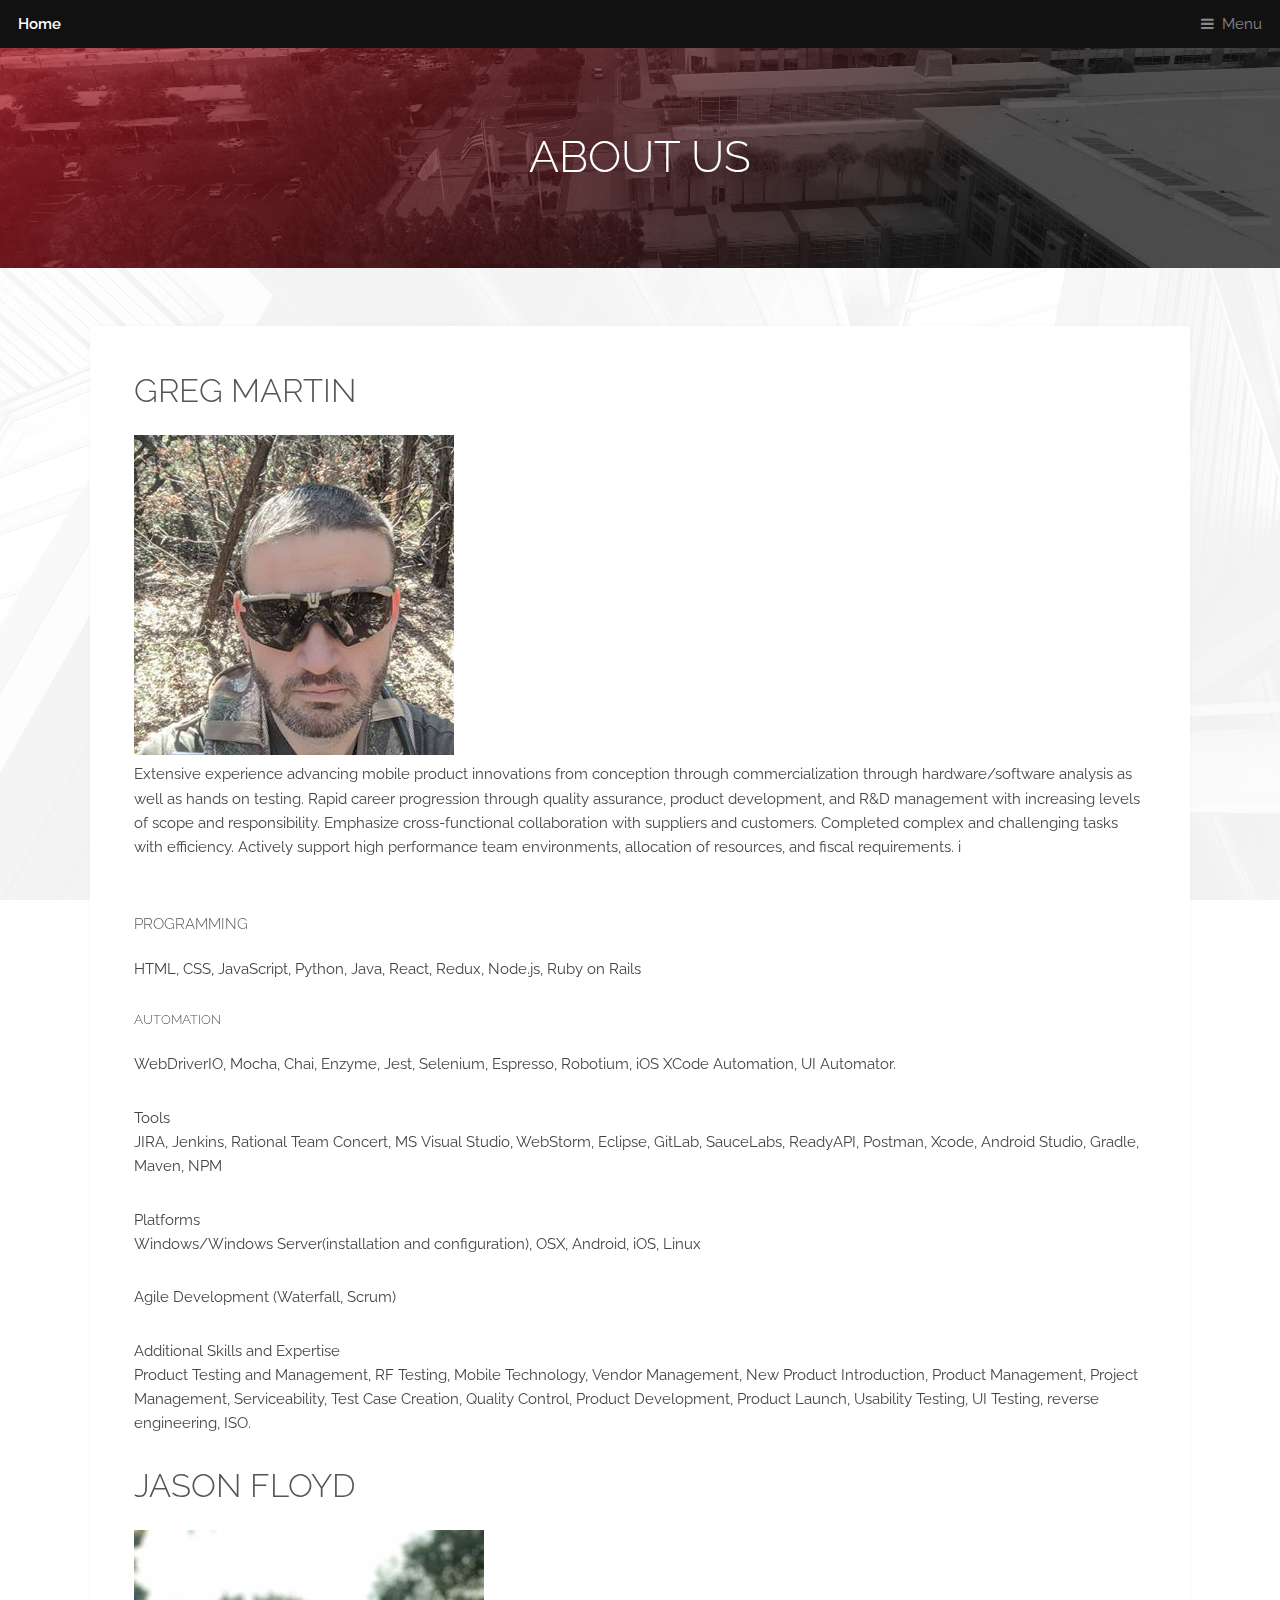
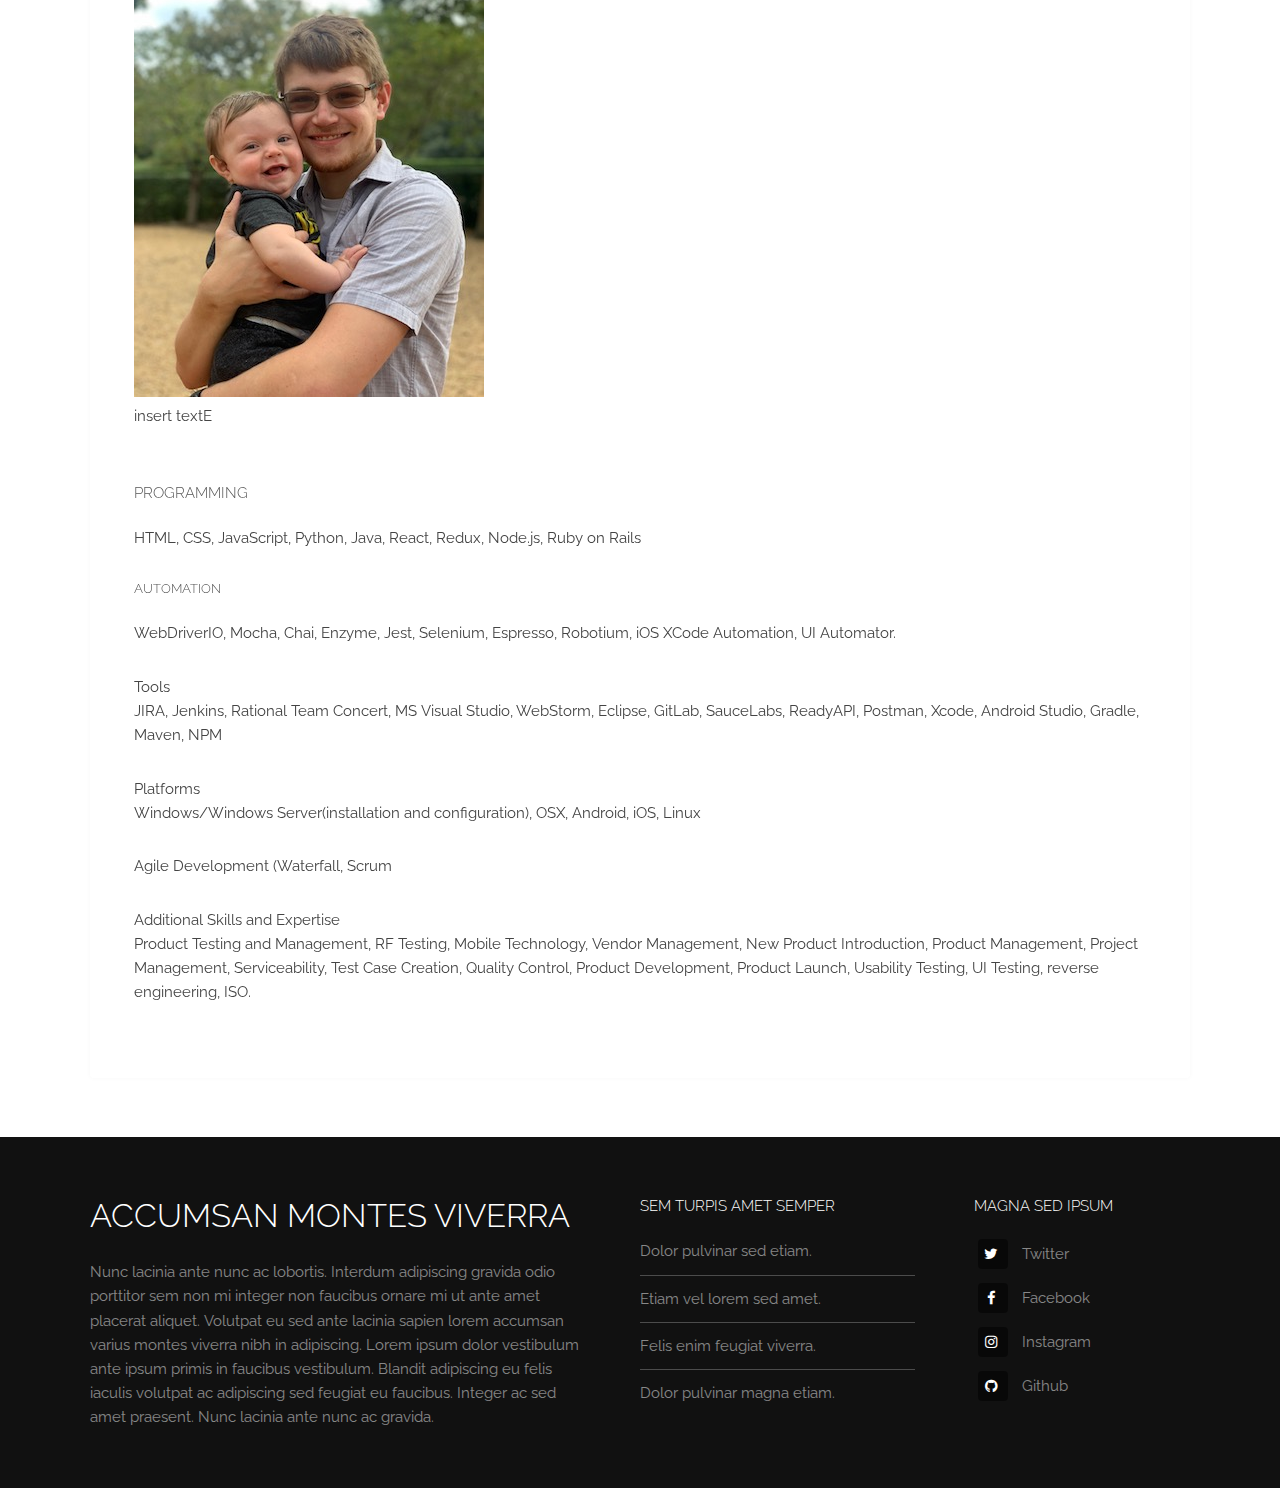
==== commit 414e97f5: "contact page changes" ====
--- a/about.html
+++ b/about.html
@@ -1,510 +1,159 @@
 <!DOCTYPE HTML>
+<!--
+	Industrious by TEMPLATED
+	templated.co @templatedco
+	Released for free under the Creative Commons Attribution 3.0 license (templated.co/license)
+-->
 <html>
-	<head>
-		<title>Elements - Industrious by TEMPLATED</title>
-		<meta charset="utf-8" />
-		<meta name="viewport" content="width=device-width, initial-scale=1, user-scalable=no" />
-		<meta name="description" content="" />
-		<meta name="keywords" content="" />
-		<link rel="stylesheet" href="assets/css/main.css" />
-	</head>
-	<body class="is-preload">
 
-		<!-- Header -->
-			<header id="header">
-				<a class="logo" href="index.html">Industrious</a>
-				<nav>
-					<a href="#menu">Menu</a>
-				</nav>
-			</header>
+<head>
+	<title>CGGM Consulting - About Us</title>
+	<meta charset="utf-8" />
+	<meta name="viewport" content="width=device-width, initial-scale=1, user-scalable=no" />
+	<meta name="description" content="" />
+	<meta name="keywords" content="" />
+	<link rel="stylesheet" href="assets/css/main.css" />
+</head>
 
-		<!-- Nav -->
-			<nav id="menu">
-				<ul class="links">
-					<li><a href="index.html">Home</a></li>
-					<li><a href="elements.html">Elements</a></li>
-					<li><a href="generic.html">Generic</a></li>
-				</ul>
-			</nav>
+<body class="is-preload">
 
-		<!-- Heading -->
-			<div id="heading" >
-				<h1>Elements</h1>
+	<!-- Header -->
+	<header id="header">
+		<a class="logo" href="index.html">Home</a>
+		<nav>
+			<a href="#menu">Menu</a>
+		</nav>
+	</header>
+
+	<!-- Nav -->
+	<nav id="menu">
+		<ul class="links">
+			<li><a href="index.html">Home</a></li>
+			<li><a href="process.html">Process Improvement</a></li>
+			<li><a href="about.html">About Us</a></li>
+			<li><a href="press.html">Press</a></li>
+			<li><a href="quality.html">Quality Services</a></li>
+			<li><a href="contact.html">Contact Us</a></li>
+			<li><a href="software.html">Software Development and Testing</a></li>
+		</ul>
+	</nav>
+
+	<!-- Heading -->
+	<div id="heading">
+		<h1>About Us</h1>
+	</div>
+
+	<!-- Main -->
+	<section id="main" class="wrapper">
+		<div class="inner">
+			<div class="content">
+				<header>
+					<h2>Greg Martin</h2>
+					<img src="images/greg.jpg" alt="Greg Martin" />
+				</header>
+				<p>Extensive experience advancing mobile product innovations from conception through commercialization
+					through hardware/software analysis as well as hands on testing. Rapid career progression through
+					quality assurance, product development, and R&D management with increasing levels of scope and
+					responsibility. Emphasize cross-functional collaboration with suppliers and customers. Completed
+					complex and challenging tasks with efficiency. Actively support high performance team environments,
+					allocation of resources, and fiscal requirements. i </p>
+				<br>
+				<h4>Programming</h4> 
+						<p>HTML, CSS, JavaScript, Python, Java, React, Redux, Node.js, Ruby on Rails</p>
+						<h5>Automation</h5>
+						<p>WebDriverIO, Mocha, Chai, Enzyme, Jest, Selenium, Espresso, Robotium, iOS XCode Automation,
+							UI
+							Automator.</p>
+						<h6></h6>Tools
+						<p>JIRA, Jenkins, Rational Team Concert, MS Visual Studio, WebStorm, Eclipse, GitLab,
+							SauceLabs, ReadyAPI, Postman, Xcode, Android Studio, Gradle, Maven, NPM</p>
+								<h7>Platforms
+								</h7>
+								<p>Windows/Windows Server(installation and configuration), OSX, Android, iOS, Linux</p>
+						<h8><Methodologies</h8> 
+								<p>Agile Development (Waterfall, Scrum)</p>
+						<h9>Additional Skills and Expertise</h9>
+						<p>Product Testing and Management, RF Testing, Mobile Technology, Vendor Management, New Product
+							Introduction, Product Management, Project Management, Serviceability, Test Case Creation,
+							Quality Control, Product Development, Product Launch, Usability Testing, UI Testing, reverse
+							engineering, ISO.</p>
+
+
+
+				<h3>Jason Floyd</h3>
+
+
+
+
+
+
+				<img src="images/jason.jpeg" alt="Jason Floyd" />
+				<p>insert textE </p><br>
+				
+				<h4>Programming</h4> 
+						<p>HTML, CSS, JavaScript, Python, Java, React, Redux, Node.js, Ruby on Rails</p>
+						<h5>Automation</h5>
+						<p>WebDriverIO, Mocha, Chai, Enzyme, Jest, Selenium, Espresso, Robotium, iOS XCode Automation,
+							UI
+							Automator.</p>
+						<h6></h6>Tools
+						<p>JIRA, Jenkins, Rational Team Concert, MS Visual Studio, WebStorm, Eclipse, GitLab,
+							SauceLabs, ReadyAPI, Postman, Xcode, Android Studio, Gradle, Maven, NPM</p>
+								<h7>Platforms
+								</h7>
+								<p>Windows/Windows Server(installation and configuration), OSX, Android, iOS, Linux</p>
+						<h8><Methodologies</h8> 
+								<p>Agile Development (Waterfall, Scrum</p>
+						<h9>Additional Skills and Expertise</h9>
+						<p>Product Testing and Management, RF Testing, Mobile Technology, Vendor Management, New Product
+							Introduction, Product Management, Project Management, Serviceability, Test Case Creation,
+							Quality Control, Product Development, Product Launch, Usability Testing, UI Testing, reverse
+							engineering, ISO.</p>
 			</div>
+		</div>
+	</section>
 
-		<!-- Main -->
-			<section id="main" class="wrapper">
-				<div class="inner">
-					<div class="content">
+	<!-- Footer -->
+	<footer id="footer">
+		<div class="inner">
+			<div class="content">
+				<section>
+					<h3>Accumsan montes viverra</h3>
+					<p>Nunc lacinia ante nunc ac lobortis. Interdum adipiscing gravida odio porttitor sem non mi integer
+						non faucibus ornare mi ut ante amet placerat aliquet. Volutpat eu sed ante lacinia sapien lorem
+						accumsan varius montes viverra nibh in adipiscing. Lorem ipsum dolor vestibulum ante ipsum
+						primis in faucibus vestibulum. Blandit adipiscing eu felis iaculis volutpat ac adipiscing sed
+						feugiat eu faucibus. Integer ac sed amet praesent. Nunc lacinia ante nunc ac gravida.</p>
+				</section>
+				<section>
+					<h4>Sem turpis amet semper</h4>
+					<ul class="alt">
+						<li><a href="#">Dolor pulvinar sed etiam.</a></li>
+						<li><a href="#">Etiam vel lorem sed amet.</a></li>
+						<li><a href="#">Felis enim feugiat viverra.</a></li>
+						<li><a href="#">Dolor pulvinar magna etiam.</a></li>
+					</ul>
+				</section>
+				<section>
+					<h4>Magna sed ipsum</h4>
+					<ul class="plain">
+						<li><a href="#"><i class="icon fa-twitter">&nbsp;</i>Twitter</a></li>
+						<li><a href="#"><i class="icon fa-facebook">&nbsp;</i>Facebook</a></li>
+						<li><a href="#"><i class="icon fa-instagram">&nbsp;</i>Instagram</a></li>
+						<li><a href="#"><i class="icon fa-github">&nbsp;</i>Github</a></li>
+					</ul>
+				</section>
+			</div>
+		</div>
+	</footer>
 
-					<!-- Elements -->
-						<div class="row">
-							<div class="col-6 col-12-medium">
+	<!-- Scripts -->
+	<script src="assets/js/jquery.min.js"></script>
+	<script src="assets/js/browser.min.js"></script>
+	<script src="assets/js/breakpoints.min.js"></script>
+	<script src="assets/js/util.js"></script>
+	<script src="assets/js/main.js"></script>
 
-								<!-- Text -->
-									<h3>Text</h3>
-									<p>This is <b>bold</b> and this is <strong>strong</strong>. This is <i>italic</i> and this
-									is <em>emphasized</em>.
-									This is <sup>superscript</sup> text and this is <sub>subscript</sub> text.
-									This is <u>underlined</u>, this is <code>code</code>, and this is a <a href="#">link</a>.</p>
-									<h2>Heading Level 2</h2>
-									<h3>Heading Level 3</h3>
-									<h4>Heading Level 4</h4>
-									<h5>Heading Level 5</h5>
-									<h6>Heading Level 6</h6>
-									<p>Nunc lacinia ante nunc ac lobortis. Interdum adipiscing gravida odio porttitor sem
-									non mi integer non faucibus ornare mi ut ante amet placerat aliquet. Volutpat eu sed
-									ante lacinia sapien lorem accumsan varius montes viverra nibh in adipiscing.</p>
+</body>
 
-								<!-- Lists -->
-									<h3>Lists</h3>
-									<div class="row">
-										<div class="col-6 col-12-small">
-											<h4>Unordered</h4>
-											<ul>
-												<li>Dolor pulvinar amet etiam.</li>
-												<li>Sagittis adipiscing lorem eleifend.</li>
-												<li>Felis enim feugiat viverra.</li>
-											</ul>
-											<h4>Alternate</h4>
-											<ul class="alt">
-												<li>Dolor pulvinar amet etiam.</li>
-												<li>Sagittis adipiscing lorem eleifend.</li>
-												<li>Felis enim feugiat viverra.</li>
-											</ul>
-										</div>
-										<div class="col-6 col-12-small">
-											<h4>Ordered</h4>
-											<ol>
-												<li>Dolor pulvinar sed etiam.</li>
-												<li>Etiam vel lorem sed amet.</li>
-												<li>Felis enim feugiat viverra.</li>
-												<li>Dolor pulvinar magna etiam.</li>
-												<li>Etiam vel felis at sed viverra.</li>
-												<li>Felis enim feugiat amet dolore.</li>
-												<li>Dolor pulvinar lorem etiam.</li>
-												<li>Etiam vel felis at lorem amet.</li>
-												<li>Felis enim feugiat viverra.</li>
-												<li>Dolor pulvinar magna etiam.</li>
-												<li>Etiam vel felis sed viverra.</li>
-											</ol>
-										</div>
-									</div>
-									<h4>Definition</h4>
-									<dl>
-										<dt>Alpha</dt>
-										<dd>
-											<p>Lorem ipsum dolor vestibulum ante ipsum primis in faucibus vestibulum.
-											Blandit adipiscing eu felis iaculis volutpat ac adipiscing accumsan eu faucibus.
-											Integer ac pellentesque praesent.</p>
-										</dd>
-										<dt>Beta</dt>
-										<dd>
-											<p>Lorem ipsum dolor vestibulum ante ipsum primis in faucibus vestibulum.
-											Blandit adipiscing eu felis iaculis volutpat ac adipiscing accumsan eu faucibus.
-											Integer ac pellentesque praesent.</p>
-										</dd>
-										<dt>Gamma</dt>
-										<dd>
-											<p>Lorem ipsum dolor vestibulum ante ipsum primis in faucibus vestibulum.
-											Blandit adipiscing eu felis iaculis volutpat ac adipiscing accumsan eu faucibus.
-											Integer ac pellentesque praesent.</p>
-										</dd>
-									</dl>
-
-								<!-- Icons -->
-									<h3>Icons</h3>
-									<ul class="icons">
-										<li><a href="#" class="icon fa-twitter"><span class="label">Twitter</span></a></li>
-										<li><a href="#" class="icon fa-facebook"><span class="label">Facebook</span></a></li>
-										<li><a href="#" class="icon fa-instagram"><span class="label">Instagram</span></a></li>
-										<li><a href="#" class="icon fa-github"><span class="label">Github</span></a></li>
-										<li><a href="#" class="icon fa-dribbble"><span class="label">Dribbble</span></a></li>
-										<li><a href="#" class="icon fa-tumblr"><span class="label">Tumblr</span></a></li>
-										<li><a href="#" class="icon fa-apple"><span class="label">Apple</span></a></li>
-										<li><a href="#" class="icon fa-windows"><span class="label">Windows</span></a></li>
-										<li><a href="#" class="icon fa-500px"><span class="label">500px</span></a></li>
-									</ul>
-
-								<!-- Actions -->
-									<h3>Actions</h3>
-									<ul class="actions">
-										<li><a href="#" class="button primary">Default</a></li>
-										<li><a href="#" class="button">Default</a></li>
-									</ul>
-									<ul class="actions">
-										<li><a href="#" class="button primary small">Small</a></li>
-										<li><a href="#" class="button small">Small</a></li>
-									</ul>
-									<div class="row">
-										<div class="col-3 col-12-small">
-											<ul class="actions stacked">
-												<li><a href="#" class="button primary">Default</a></li>
-												<li><a href="#" class="button">Default</a></li>
-											</ul>
-										</div>
-										<div class="col-3 col-12-small">
-											<ul class="actions stacked">
-												<li><a href="#" class="button primary small">Small</a></li>
-												<li><a href="#" class="button small">Small</a></li>
-											</ul>
-										</div>
-										<div class="col-3 col-12-small">
-											<ul class="actions stacked">
-												<li><a href="#" class="button primary fit">Default</a></li>
-												<li><a href="#" class="button fit">Default</a></li>
-											</ul>
-										</div>
-										<div class="col-3 col-12-small">
-											<ul class="actions stacked">
-												<li><a href="#" class="button primary small fit">Small</a></li>
-												<li><a href="#" class="button small fit">Small</a></li>
-											</ul>
-										</div>
-									</div>
-
-								<!-- Blockquote -->
-									<h3>Blockquote</h3>
-									<blockquote>Nunc lacinia ante nunc ac lobortis. Interdum adipiscing gravida odio
-									porttitor sem non mi integer non faucibus ornare mi ut ante amet placerat aliquet.
-									Volutpat eu sed ante lacinia sapien lorem accumsan varius montes viverra. Lorem ipsum
-									dolor vestibulum ante ipsum primis in faucibus vestibulum. Blandit adipiscing eu felis
-									iaculis volutpat ac adipiscing accumsan eu faucibus. Integer ac sed amet praesent. Nunc
-									lacinia ante nunc ac gravida.</blockquote>
-
-								<!-- Table -->
-									<h3>Table</h3>
-									<h4>Default</h4>
-									<div class="table-wrapper">
-										<table>
-											<thead>
-												<tr>
-													<th>Name</th>
-													<th>Description</th>
-													<th>Price</th>
-												</tr>
-											</thead>
-											<tbody>
-												<tr>
-													<td>Alpha</td>
-													<td>Ante turpis integer aliquet porttitor.</td>
-													<td>10.00</td>
-												</tr>
-												<tr>
-													<td>Beta</td>
-													<td>Vis ac commodo adipiscing arcu aliquet.</td>
-													<td>20.00</td>
-												</tr>
-												<tr>
-													<td>Gamma</td>
-													<td>Morbi faucibus arcu accumsan lorem.</td>
-													<td>30.00</td>
-												</tr>
-												<tr>
-													<td>Delta</td>
-													<td>Vitae integer tempus condimentum.</td>
-													<td>40.00</td>
-												</tr>
-												<tr>
-													<td>Epsilon</td>
-													<td>Ante turpis integer aliquet porttitor.</td>
-													<td>50.00</td>
-												</tr>
-												<tr>
-													<td>Zeta</td>
-													<td>Vis ac commodo adipiscing arcu aliquet.</td>
-													<td>60.00</td>
-												</tr>
-												<tr>
-													<td>Eta</td>
-													<td>Morbi faucibus arcu accumsan lorem.</td>
-													<td>70.00</td>
-												</tr>
-												<tr>
-													<td>Theta</td>
-													<td>Vitae integer tempus condimentum.</td>
-													<td>80.00</td>
-												</tr>
-											</tbody>
-											<tfoot>
-												<tr>
-													<td colspan="2"></td>
-													<td>360.00</td>
-												</tr>
-											</tfoot>
-										</table>
-									</div>
-									<h4>Alternate</h4>
-									<div class="table-wrapper">
-										<table class="alt">
-											<thead>
-												<tr>
-													<th>Name</th>
-													<th>Description</th>
-													<th>Price</th>
-												</tr>
-											</thead>
-											<tbody>
-												<tr>
-													<td>Alpha</td>
-													<td>Ante turpis integer aliquet porttitor.</td>
-													<td>10.00</td>
-												</tr>
-												<tr>
-													<td>Beta</td>
-													<td>Vis ac commodo adipiscing arcu aliquet.</td>
-													<td>20.00</td>
-												</tr>
-												<tr>
-													<td>Gamma</td>
-													<td>Morbi faucibus arcu accumsan lorem.</td>
-													<td>30.00</td>
-												</tr>
-												<tr>
-													<td>Delta</td>
-													<td>Vitae integer tempus condimentum.</td>
-													<td>40.00</td>
-												</tr>
-												<tr>
-													<td>Epsilon</td>
-													<td>Ante turpis integer aliquet porttitor.</td>
-													<td>50.00</td>
-												</tr>
-												<tr>
-													<td>Zeta</td>
-													<td>Vis ac commodo adipiscing arcu aliquet.</td>
-													<td>60.00</td>
-												</tr>
-												<tr>
-													<td>Eta</td>
-													<td>Morbi faucibus arcu accumsan lorem.</td>
-													<td>70.00</td>
-												</tr>
-												<tr>
-													<td>Theta</td>
-													<td>Vitae integer tempus condimentum.</td>
-													<td>80.00</td>
-												</tr>
-											</tbody>
-											<tfoot>
-												<tr>
-													<td colspan="2"></td>
-													<td>360.00</td>
-												</tr>
-											</tfoot>
-										</table>
-									</div>
-
-							</div>
-							<div class="col-6 col-12-medium">
-
-								<!-- Buttons -->
-									<h3>Buttons</h3>
-									<ul class="actions">
-										<li><a href="#" class="button primary">Primary</a></li>
-										<li><a href="#" class="button">Default</a></li>
-									</ul>
-									<ul class="actions">
-										<li><a href="#" class="button primary large">Large</a></li>
-										<li><a href="#" class="button">Default</a></li>
-									</ul>
-									<ul class="actions">
-										<li><a href="#" class="button small">Small</a></li>
-										<li><a href="#" class="button wide">Wide</a></li>
-									</ul>
-									<ul class="actions fit">
-										<li><a href="#" class="button primary fit">Fit</a></li>
-										<li><a href="#" class="button fit">Fit</a></li>
-									</ul>
-									<ul class="actions fit">
-										<li><a href="#" class="button primary fit small">Fit + Small</a></li>
-										<li><a href="#" class="button fit small">Fit + Small</a></li>
-									</ul>
-									<ul class="actions">
-										<li><a href="#" class="button primary icon fa-search">Icon</a></li>
-										<li><a href="#" class="button icon fa-download">Icon</a></li>
-									</ul>
-									<ul class="actions">
-										<li><span class="button primary disabled">Primary</span></li>
-										<li><span class="button disabled">Default</span></li>
-									</ul>
-
-								<!-- Form -->
-									<h3>Form</h3>
-									<form method="post" action="#">
-										<div class="row gtr-uniform">
-											<div class="col-6 col-12-xsmall">
-												<input type="text" name="name" id="name" value="" placeholder="Name" />
-											</div>
-											<div class="col-6 col-12-xsmall">
-												<input type="email" name="email" id="email" value="" placeholder="Email" />
-											</div>
-											<!-- Break -->
-											<div class="col-12">
-												<select name="category" id="category">
-													<option value="">- Select -</option>
-													<option value="alpha">Option alpha</option>
-													<option value="beta">Option beta</option>
-													<option value="gamma">Option gamma</option>
-													<option value="delta">Option delta</option>
-													<option value="epsilon">Option epsilon</option>
-													<option value="zeta">Option zeta</option>
-													<option value="eta">Option eta</option>
-													<option value="theta">Option theta</option>
-												</select>
-											</div>
-											<!-- Break -->
-											<div class="col-4 col-12-small">
-												<input type="radio" id="radio-alpha" name="radio" checked>
-												<label for="radio-alpha">Radio alpha</label>
-											</div>
-											<div class="col-4 col-12-small">
-												<input type="radio" id="radio-beta" name="radio">
-												<label for="radio-beta">Radio beta</label>
-											</div>
-											<div class="col-4 col-12-small">
-												<input type="radio" id="radio-gamma" name="radio">
-												<label for="radio-gamma">Radio gamma</label>
-											</div>
-											<!-- Break -->
-											<div class="col-6 col-12-small">
-												<input type="checkbox" id="checkbox-alpha" name="checkbox">
-												<label for="checkbox-alpha">Checkbox alpha</label>
-											</div>
-											<div class="col-6 col-12-small">
-												<input type="checkbox" id="checkbox-beta" name="checkbox" checked>
-												<label for="checkbox-beta">Checkbox beta</label>
-											</div>
-											<!-- Break -->
-											<div class="col-12">
-												<textarea name="textarea" id="textarea" placeholder="Alpha beta gamma delta" rows="6"></textarea>
-											</div>
-											<!-- Break -->
-											<div class="col-12">
-												<ul class="actions">
-													<li><input type="submit" value="Submit Form" class="primary" /></li>
-													<li><input type="reset" value="Reset" /></li>
-												</ul>
-											</div>
-										</div>
-									</form>
-
-								<!-- Image -->
-									<h3>Image</h3>
-									<h4>Fit</h4>
-									<span class="image fit"><img src="images/pic01.png" alt="" /></span>
-									<div class="box alt">
-										<div class="row gtr-50 gtr-uniform">
-											<div class="col-4"><span class="image fit"><img src="images/pic01.png" alt="" /></span></div>
-											<div class="col-4"><span class="image fit"><img src="images/pic01.png" alt="" /></span></div>
-											<div class="col-4"><span class="image fit"><img src="images/pic01.png" alt="" /></span></div>
-											<!-- Break -->
-											<div class="col-4"><span class="image fit"><img src="images/pic01.png" alt="" /></span></div>
-											<div class="col-4"><span class="image fit"><img src="images/pic01.png" alt="" /></span></div>
-											<div class="col-4"><span class="image fit"><img src="images/pic01.png" alt="" /></span></div>
-											<!-- Break -->
-											<div class="col-4"><span class="image fit"><img src="images/pic01.png" alt="" /></span></div>
-											<div class="col-4"><span class="image fit"><img src="images/pic01.png" alt="" /></span></div>
-											<div class="col-4"><span class="image fit"><img src="images/pic01.png" alt="" /></span></div>
-										</div>
-									</div>
-									<h4>Left &amp; Right</h4>
-									<p>
-										<span class="image left"><img src="images/pic02.png" alt="" /></span>
-										Lorem ipsum dolor sit accumsan interdum nisi, quis tincidunt felis sagittis eget.
-										tempus euismod. Magna et cursus lorem faucibus vestibulum. Blandit adipiscing eu
-										felis iaculis volutpat ac adipiscing accumsan eu faucibus. Integer ac pellentesque
-										praesent tincidunt felis sagittis eget. tempus euismod tempus. Vestibulum ante ipsum
-										primis in faucibus vestibulum. Blandit adipiscing eu felis iaculis volutpat ac
-										adipiscing accumsan eu faucibus. Integer ac pellentesque praesent tincidunt felis
-										sagittis eget. tempus euismod. Vestibulum ante ipsum primis in faucibus vestibulum.
-										Blandit adipiscing eu felis iaculis volutpat ac adipiscing accumsan eu faucibus.
-										Integer ac sed amet praesent. Nunc lacinia ante nunc ac gravida lorem ipsum dolor
-										sit amet dolor feugiat consequat.
-									</p>
-									<p>
-										<span class="image right"><img src="images/pic02.png" alt="" /></span>
-										Lorem ipsum dolor sit accumsan interdum nisi, quis tincidunt felis sagittis eget.
-										tempus euismod. Magna et cursus lorem faucibus vestibulum. Blandit adipiscing eu
-										felis iaculis volutpat ac adipiscing accumsan eu faucibus. Integer ac pellentesque
-										praesent tincidunt felis sagittis eget. tempus euismod tempus. Vestibulum ante ipsum
-										primis in faucibus vestibulum. Blandit adipiscing eu felis iaculis volutpat ac
-										adipiscing accumsan eu faucibus. Integer ac pellentesque praesent tincidunt felis
-										sagittis eget. tempus euismod. Vestibulum ante ipsum primis in faucibus vestibulum.
-										Blandit adipiscing eu felis iaculis volutpat ac adipiscing accumsan eu faucibus.
-										Integer ac sed amet praesent. Nunc lacinia ante nunc ac gravida lorem ipsum dolor
-										sit amet dolor feugiat consequat.
-									</p>
-
-								<!-- Box -->
-									<h3>Box</h3>
-									<div class="box">
-										<p>Felis sagittis eget tempus primis in faucibus vestibulum. Blandit adipiscing eu
-										felis iaculis volutpat ac adipiscing accumsan eu faucibus. Integer ac pellentesque
-										praesent tincidunt felis sagittis eget. tempus euismod. Magna sed etiam ante ipsum
-										primis in faucibus vestibulum. Blandit adipiscing eu ipsum primis in faucibus
-										vestibulum. Blandit adipiscing eu felis iaculis volutpat ac adipiscing accumsan eu
-										faucibus lorem ipsum dolor sit amet nullam.</p>
-									</div>
-
-								<!-- Preformatted Code -->
-									<h3>Preformatted</h3>
-									<pre><code>i = 0;
-
-	while (!deck.isInOrder()) {
-	    print 'Iteration ' + i;
-	    deck.shuffle();
-	    i++;
-	}
-
-	print 'It took ' + i + ' iterations to sort the deck.';
-	</code></pre>
-
-							</div>
-						</div>
-					</div>
-				</div>
-			</section>
-
-		<!-- Footer -->
-			<footer id="footer">
-				<div class="inner">
-					<div class="content">
-						<section>
-							<h3>Accumsan montes viverra</h3>
-							<p>Nunc lacinia ante nunc ac lobortis. Interdum adipiscing gravida odio porttitor sem non mi integer non faucibus ornare mi ut ante amet placerat aliquet. Volutpat eu sed ante lacinia sapien lorem accumsan varius montes viverra nibh in adipiscing. Lorem ipsum dolor vestibulum ante ipsum primis in faucibus vestibulum. Blandit adipiscing eu felis iaculis volutpat ac adipiscing sed feugiat eu faucibus. Integer ac sed amet praesent. Nunc lacinia ante nunc ac gravida.</p>
-						</section>
-						<section>
-							<h4>Sem turpis amet semper</h4>
-							<ul class="alt">
-								<li><a href="#">Dolor pulvinar sed etiam.</a></li>
-								<li><a href="#">Etiam vel lorem sed amet.</a></li>
-								<li><a href="#">Felis enim feugiat viverra.</a></li>
-								<li><a href="#">Dolor pulvinar magna etiam.</a></li>
-							</ul>
-						</section>
-						<section>
-							<h4>Magna sed ipsum</h4>
-							<ul class="plain">
-								<li><a href="#"><i class="icon fa-twitter">&nbsp;</i>Twitter</a></li>
-								<li><a href="#"><i class="icon fa-facebook">&nbsp;</i>Facebook</a></li>
-								<li><a href="#"><i class="icon fa-instagram">&nbsp;</i>Instagram</a></li>
-								<li><a href="#"><i class="icon fa-github">&nbsp;</i>Github</a></li>
-							</ul>
-						</section>
-					</div>
-					<div class="copyright">
-						&copy; Untitled. Photos <a href="https://unsplash.co">Unsplash</a>, Video <a href="https://coverr.co">Coverr</a>.
-					</div>
-				</div>
-			</footer>
-
-		<!-- Scripts -->
-			<script src="assets/js/jquery.min.js"></script>
-			<script src="assets/js/browser.min.js"></script>
-			<script src="assets/js/breakpoints.min.js"></script>
-			<script src="assets/js/util.js"></script>
-			<script src="assets/js/main.js"></script>
-
-	</body>
 </html>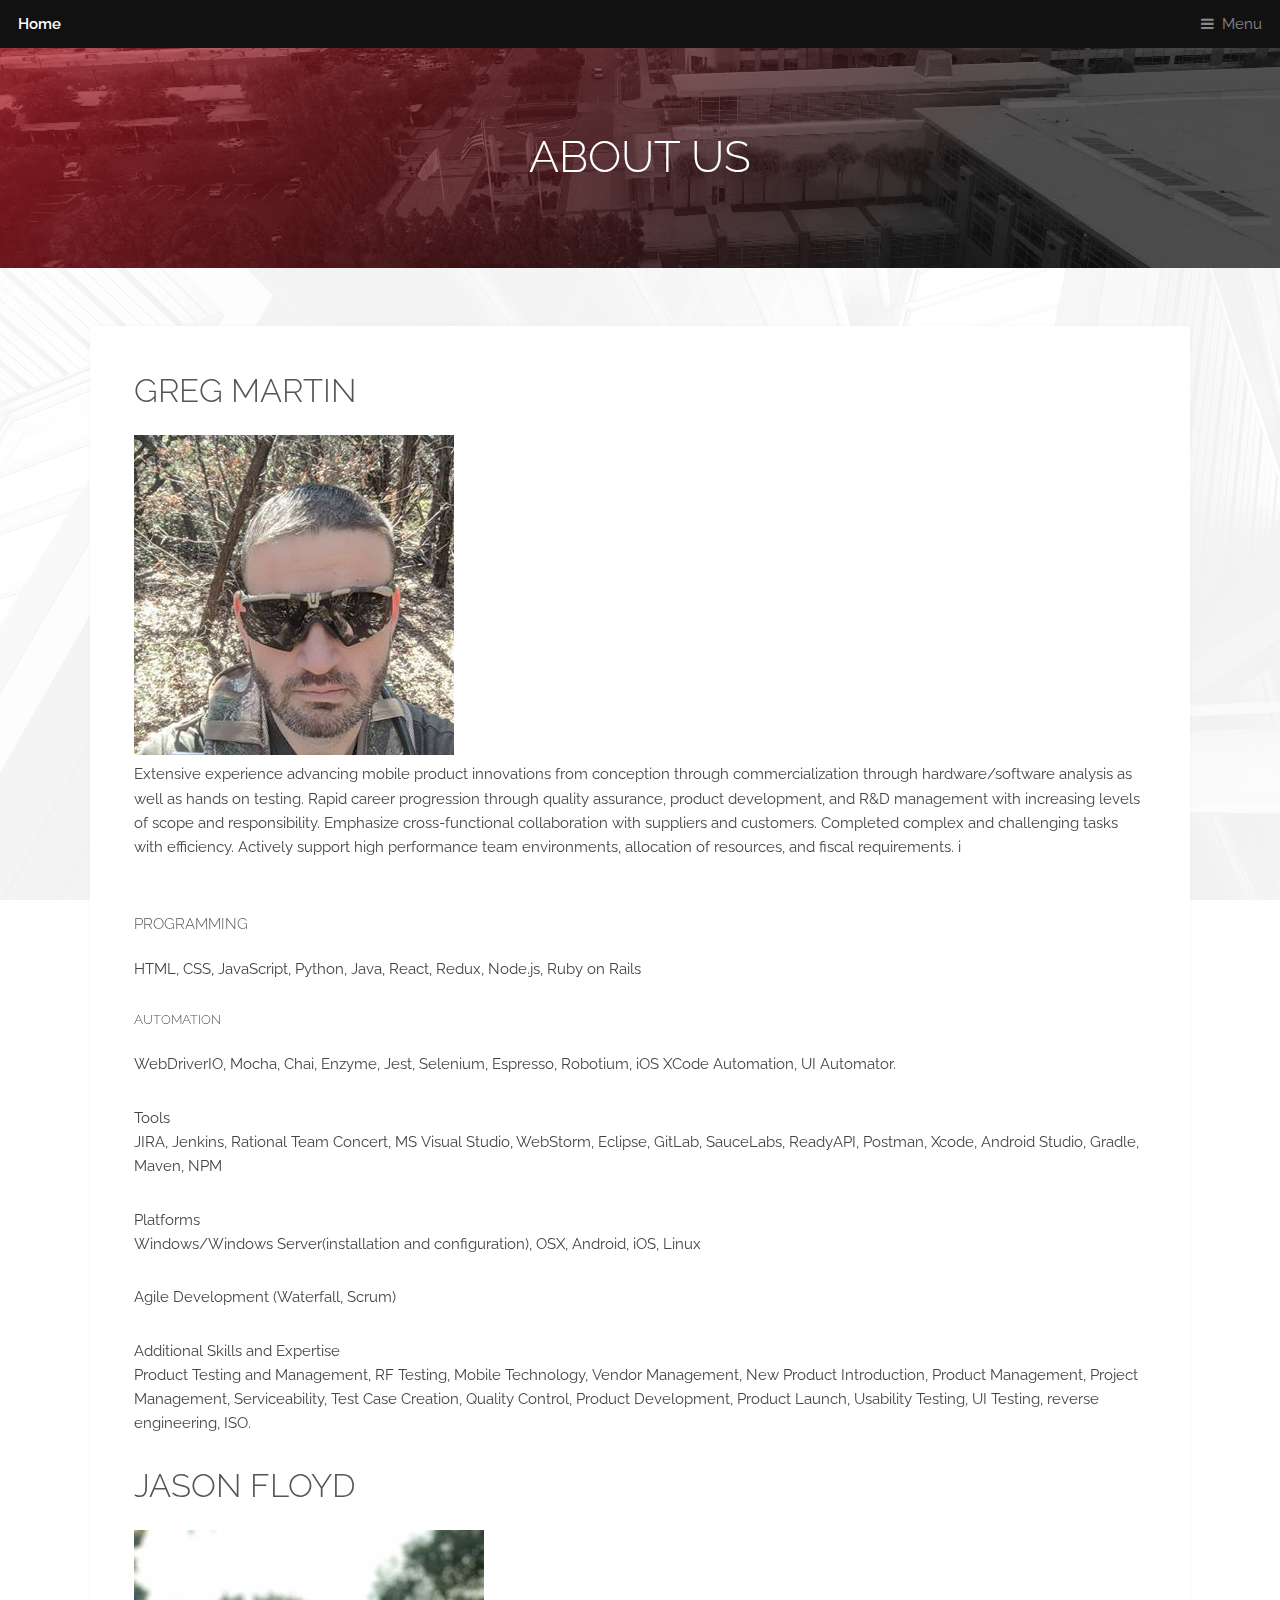
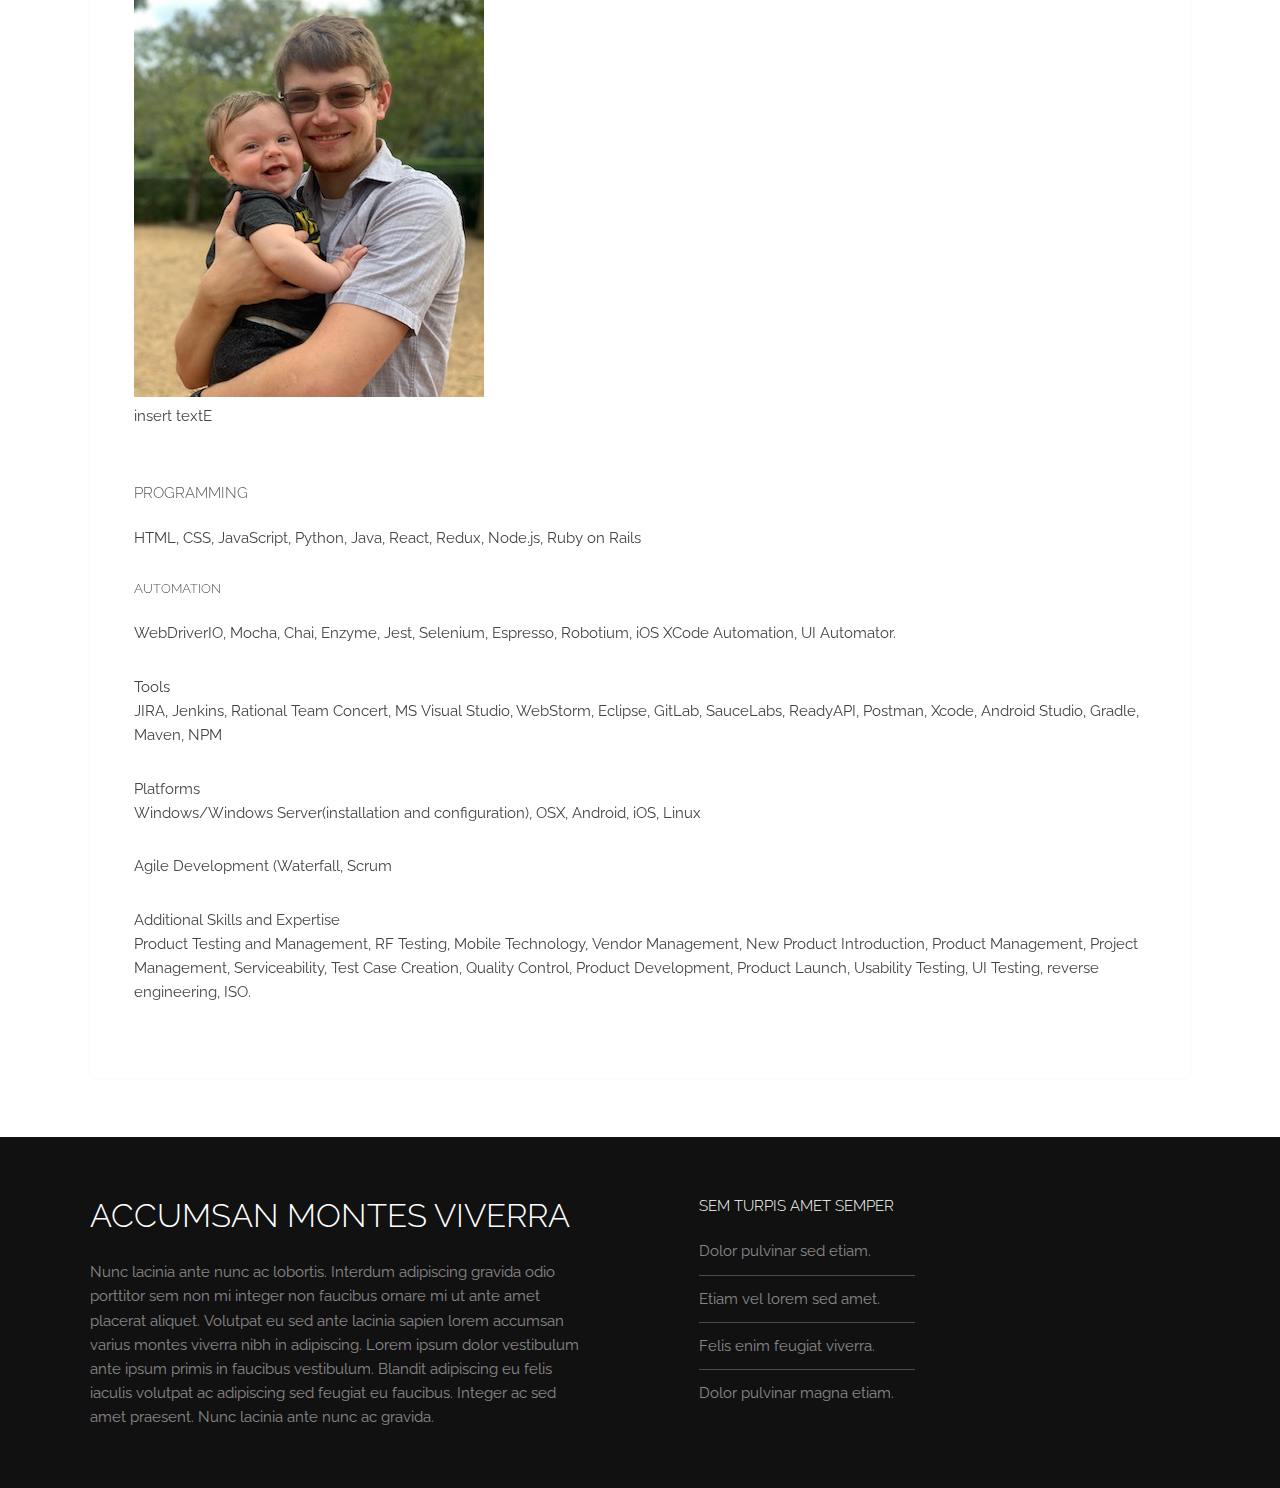
==== commit be68ff93: "contact page changes" ====
--- a/about.html
+++ b/about.html
@@ -133,16 +133,7 @@
 						<li><a href="#">Felis enim feugiat viverra.</a></li>
 						<li><a href="#">Dolor pulvinar magna etiam.</a></li>
 					</ul>
-				</section>
-				<section>
-					<h4>Magna sed ipsum</h4>
-					<ul class="plain">
-						<li><a href="#"><i class="icon fa-twitter">&nbsp;</i>Twitter</a></li>
-						<li><a href="#"><i class="icon fa-facebook">&nbsp;</i>Facebook</a></li>
-						<li><a href="#"><i class="icon fa-instagram">&nbsp;</i>Instagram</a></li>
-						<li><a href="#"><i class="icon fa-github">&nbsp;</i>Github</a></li>
-					</ul>
-				</section>
+		
 			</div>
 		</div>
 	</footer>
--- a/assets/css/main.css
+++ b/assets/css/main.css
@@ -2821,3 +2821,7 @@
   transform: translateX(0);
   box-shadow: 0 0 1.5rem 0 rgba(0, 0, 0, 0.2);
   visibility: visible; }
+  #jasonimage{
+    height: 320px;
+    width: auto;
+  }
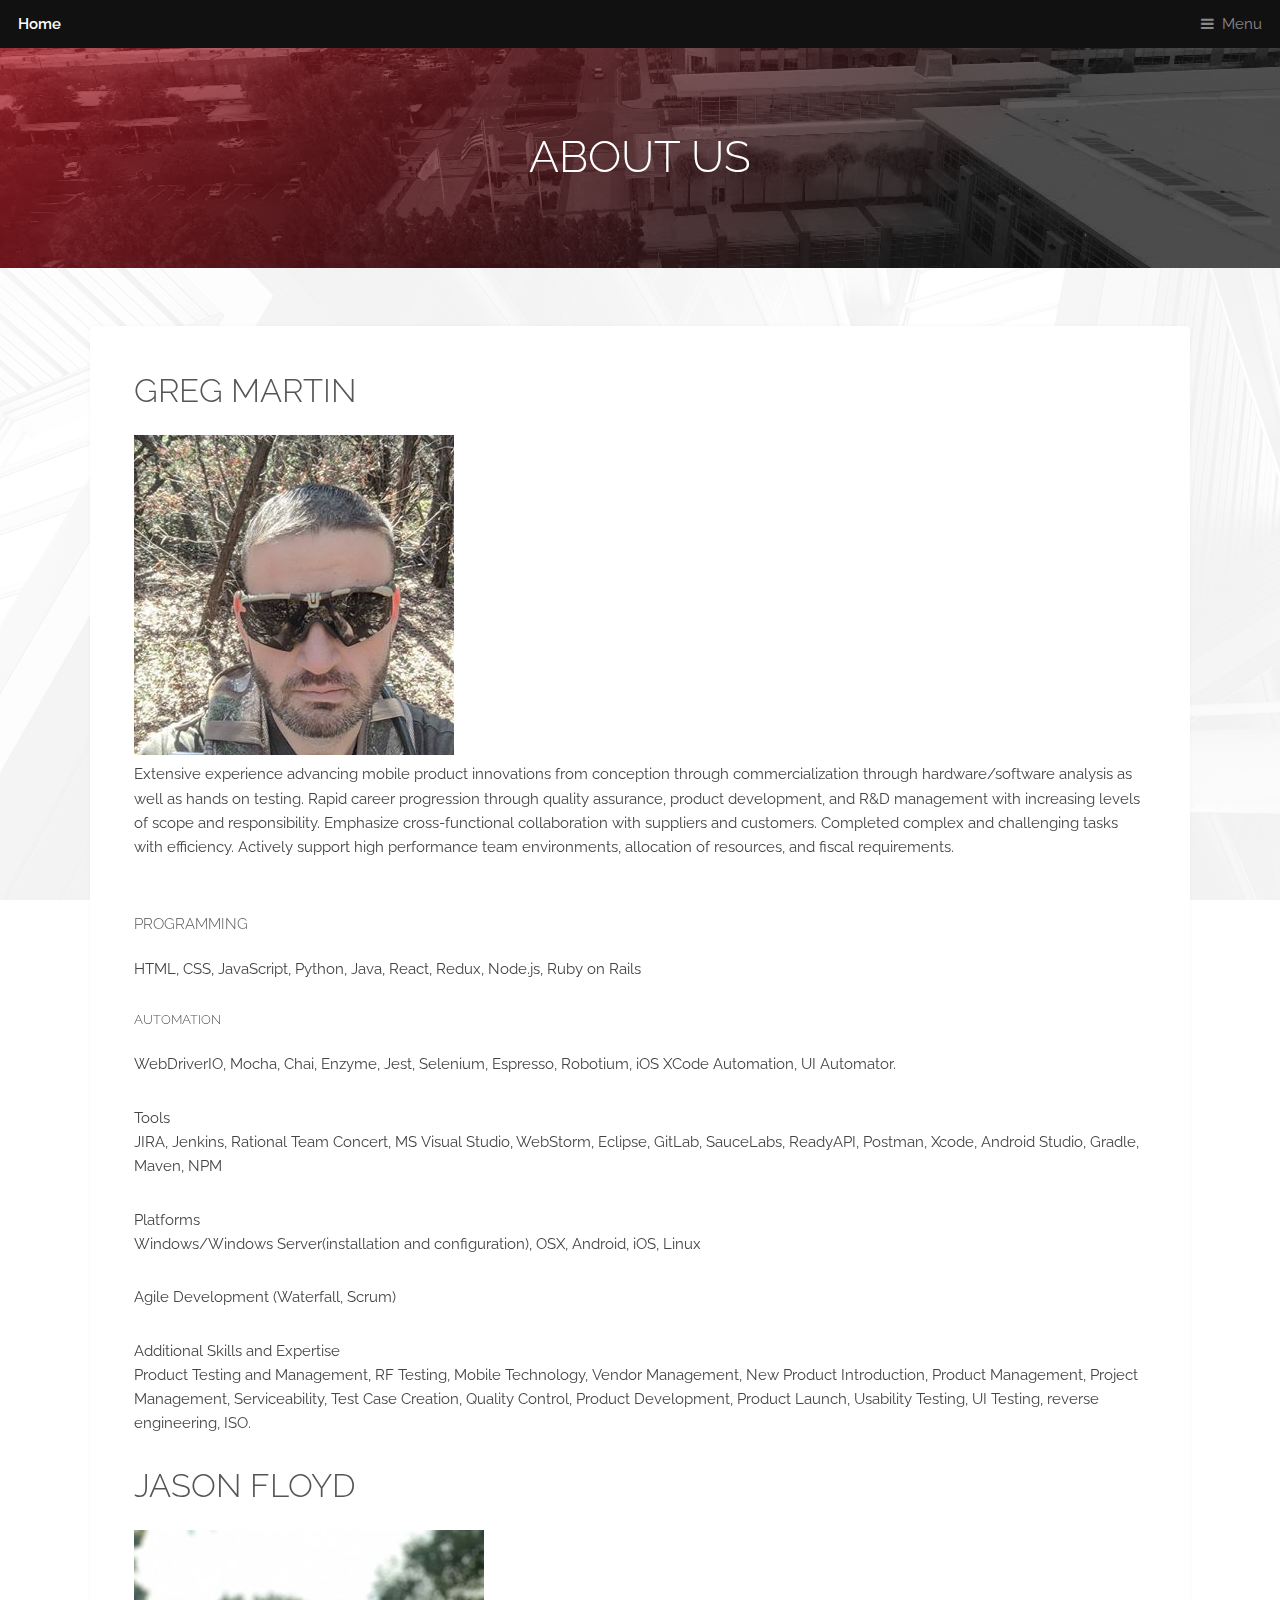
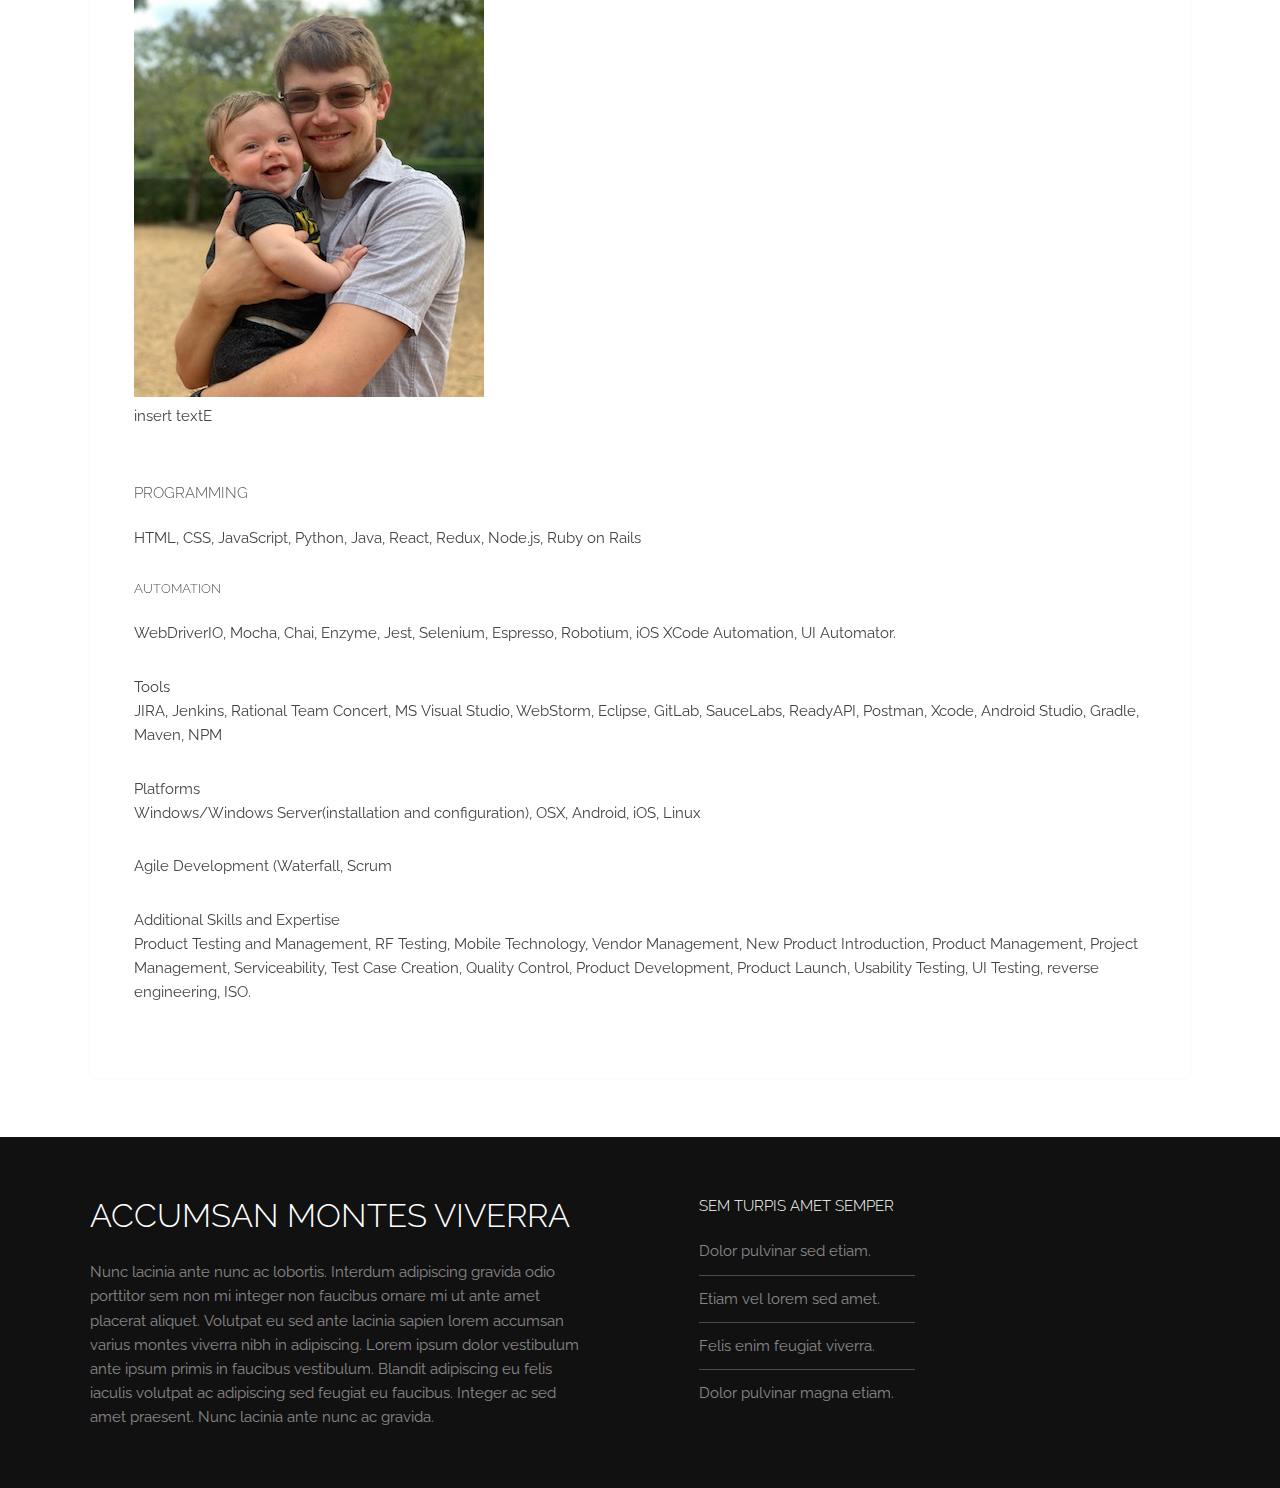
==== commit 89b6b2b4: "contact page changes" ====
--- a/about.html
+++ b/about.html
@@ -51,12 +51,7 @@
 					<h2>Greg Martin</h2>
 					<img src="images/greg.jpg" alt="Greg Martin" />
 				</header>
-				<p>Extensive experience advancing mobile product innovations from conception through commercialization
-					through hardware/software analysis as well as hands on testing. Rapid career progression through
-					quality assurance, product development, and R&D management with increasing levels of scope and
-					responsibility. Emphasize cross-functional collaboration with suppliers and customers. Completed
-					complex and challenging tasks with efficiency. Actively support high performance team environments,
-					allocation of resources, and fiscal requirements. i </p>
+				<p>Extensive experience advancing mobile product innovations from conception through commercialization through hardware/software analysis as well as hands on testing. Rapid career progression through quality assurance, product development, and R&D management with increasing levels of scope and responsibility. Emphasize cross-functional collaboration with suppliers and customers. Completed complex and challenging tasks with efficiency. Actively support high performance team environments, allocation of resources, and fiscal requirements. </p>
 				<br>
 				<h4>Programming</h4> 
 						<p>HTML, CSS, JavaScript, Python, Java, React, Redux, Node.js, Ruby on Rails</p>
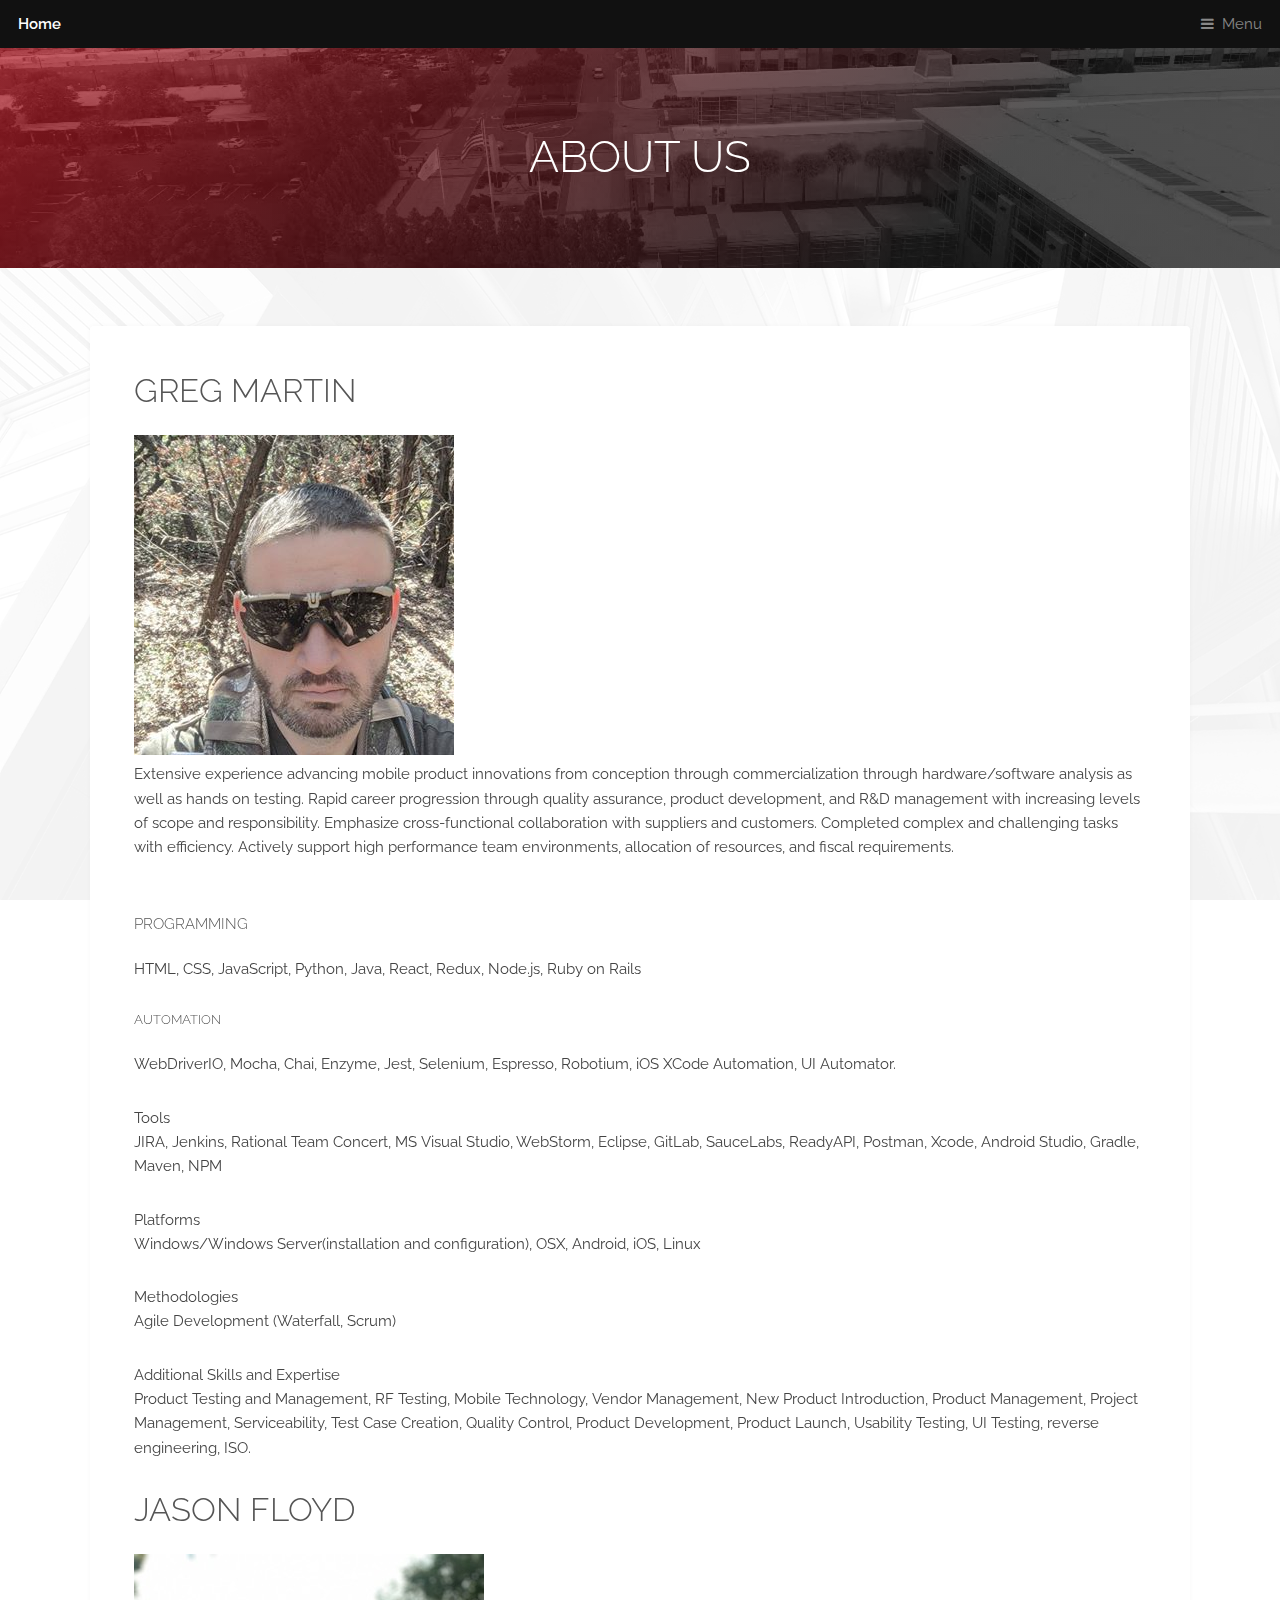
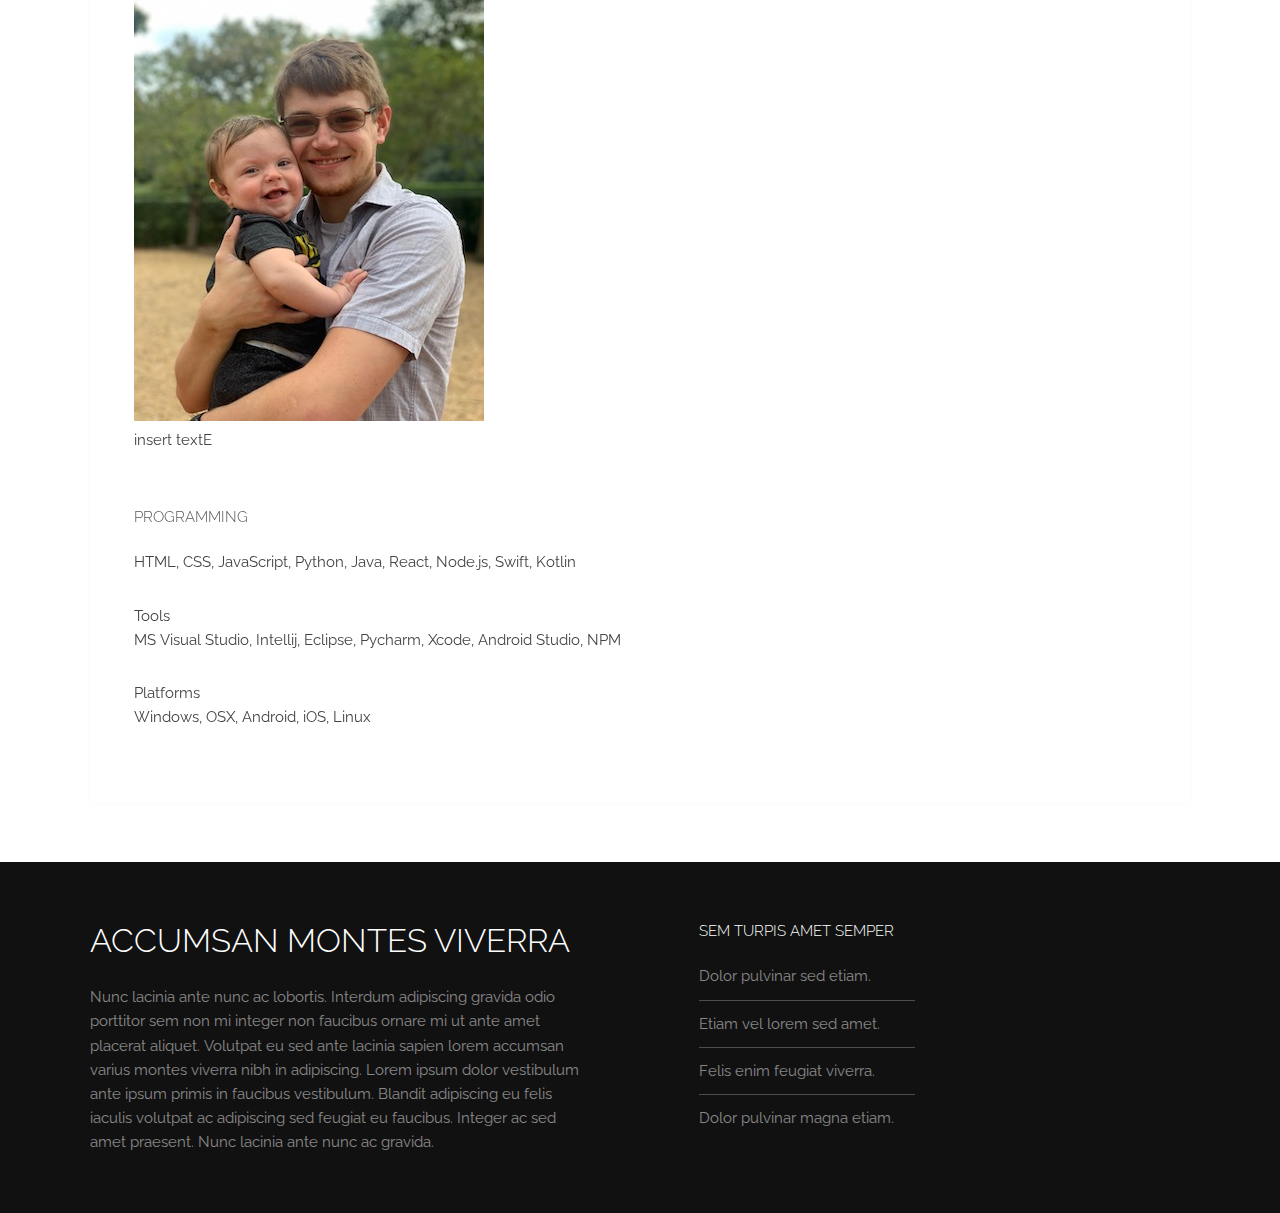
==== commit b1298a83: "added Jasons bio" ====
--- a/about.html
+++ b/about.html
@@ -65,7 +65,7 @@
 								<h7>Platforms
 								</h7>
 								<p>Windows/Windows Server(installation and configuration), OSX, Android, iOS, Linux</p>
-						<h8><Methodologies</h8> 
+						<h8>Methodologies</h8> 
 								<p>Agile Development (Waterfall, Scrum)</p>
 						<h9>Additional Skills and Expertise</h9>
 						<p>Product Testing and Management, RF Testing, Mobile Technology, Vendor Management, New Product
@@ -86,24 +86,12 @@
 				<p>insert textE </p><br>
 				
 				<h4>Programming</h4> 
-						<p>HTML, CSS, JavaScript, Python, Java, React, Redux, Node.js, Ruby on Rails</p>
-						<h5>Automation</h5>
-						<p>WebDriverIO, Mocha, Chai, Enzyme, Jest, Selenium, Espresso, Robotium, iOS XCode Automation,
-							UI
-							Automator.</p>
+						<p>HTML, CSS, JavaScript, Python, Java, React, Node.js, Swift, Kotlin</p>
 						<h6></h6>Tools
-						<p>JIRA, Jenkins, Rational Team Concert, MS Visual Studio, WebStorm, Eclipse, GitLab,
-							SauceLabs, ReadyAPI, Postman, Xcode, Android Studio, Gradle, Maven, NPM</p>
+						<p> MS Visual Studio, Intellij, Eclipse, Pycharm, Xcode, Android Studio, NPM</p>
 								<h7>Platforms
 								</h7>
-								<p>Windows/Windows Server(installation and configuration), OSX, Android, iOS, Linux</p>
-						<h8><Methodologies</h8> 
-								<p>Agile Development (Waterfall, Scrum</p>
-						<h9>Additional Skills and Expertise</h9>
-						<p>Product Testing and Management, RF Testing, Mobile Technology, Vendor Management, New Product
-							Introduction, Product Management, Project Management, Serviceability, Test Case Creation,
-							Quality Control, Product Development, Product Launch, Usability Testing, UI Testing, reverse
-							engineering, ISO.</p>
+								<p>Windows, OSX, Android, iOS, Linux</p>
 			</div>
 		</div>
 	</section>
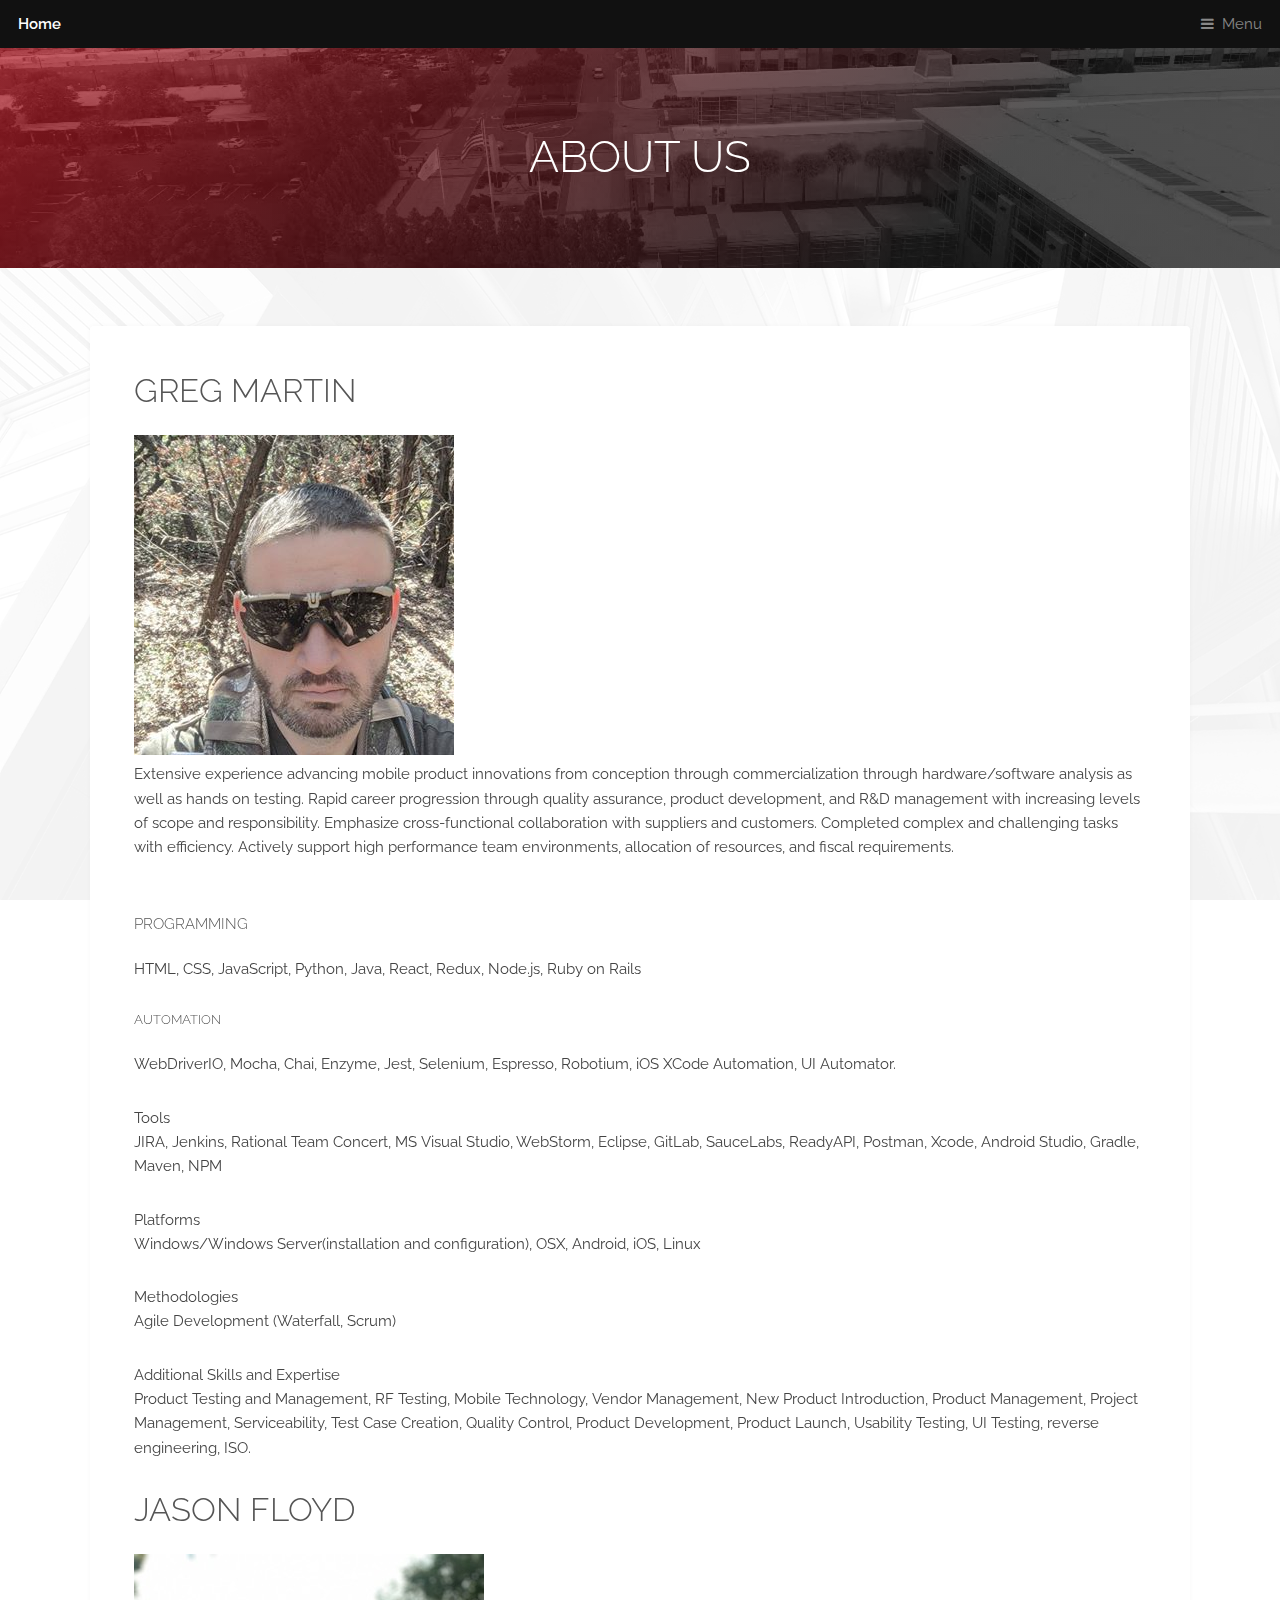
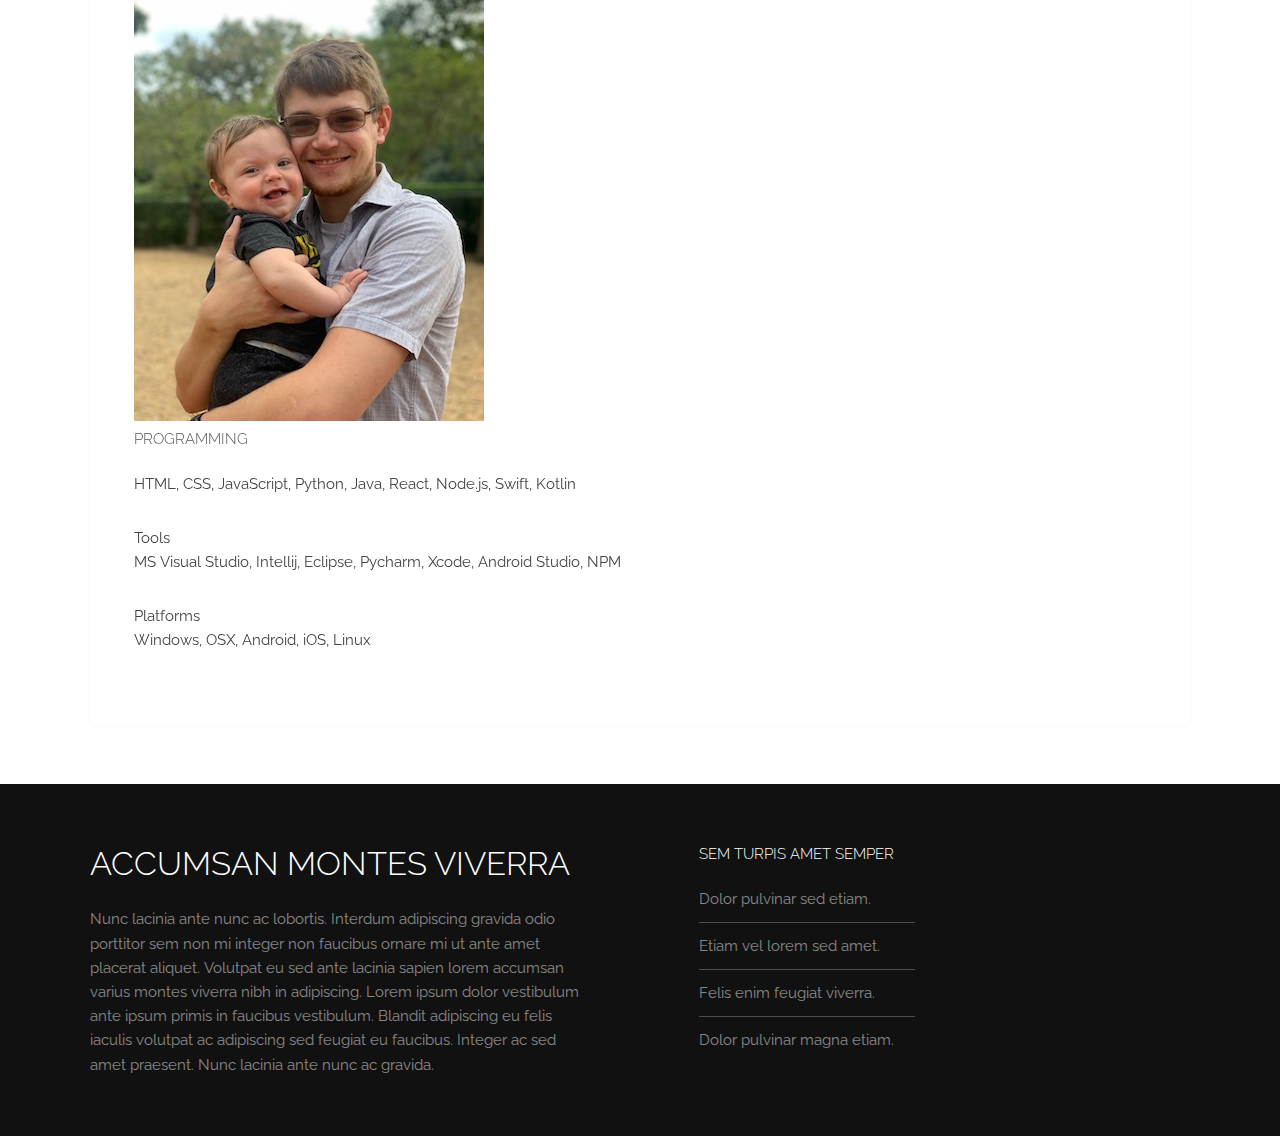
==== commit 24c203e0: "fixed Jasons bio" ====
--- a/about.html
+++ b/about.html
@@ -83,7 +83,6 @@
 
 
 				<img src="images/jason.jpeg" alt="Jason Floyd" />
-				<p>insert textE </p><br>
 				
 				<h4>Programming</h4> 
 						<p>HTML, CSS, JavaScript, Python, Java, React, Node.js, Swift, Kotlin</p>
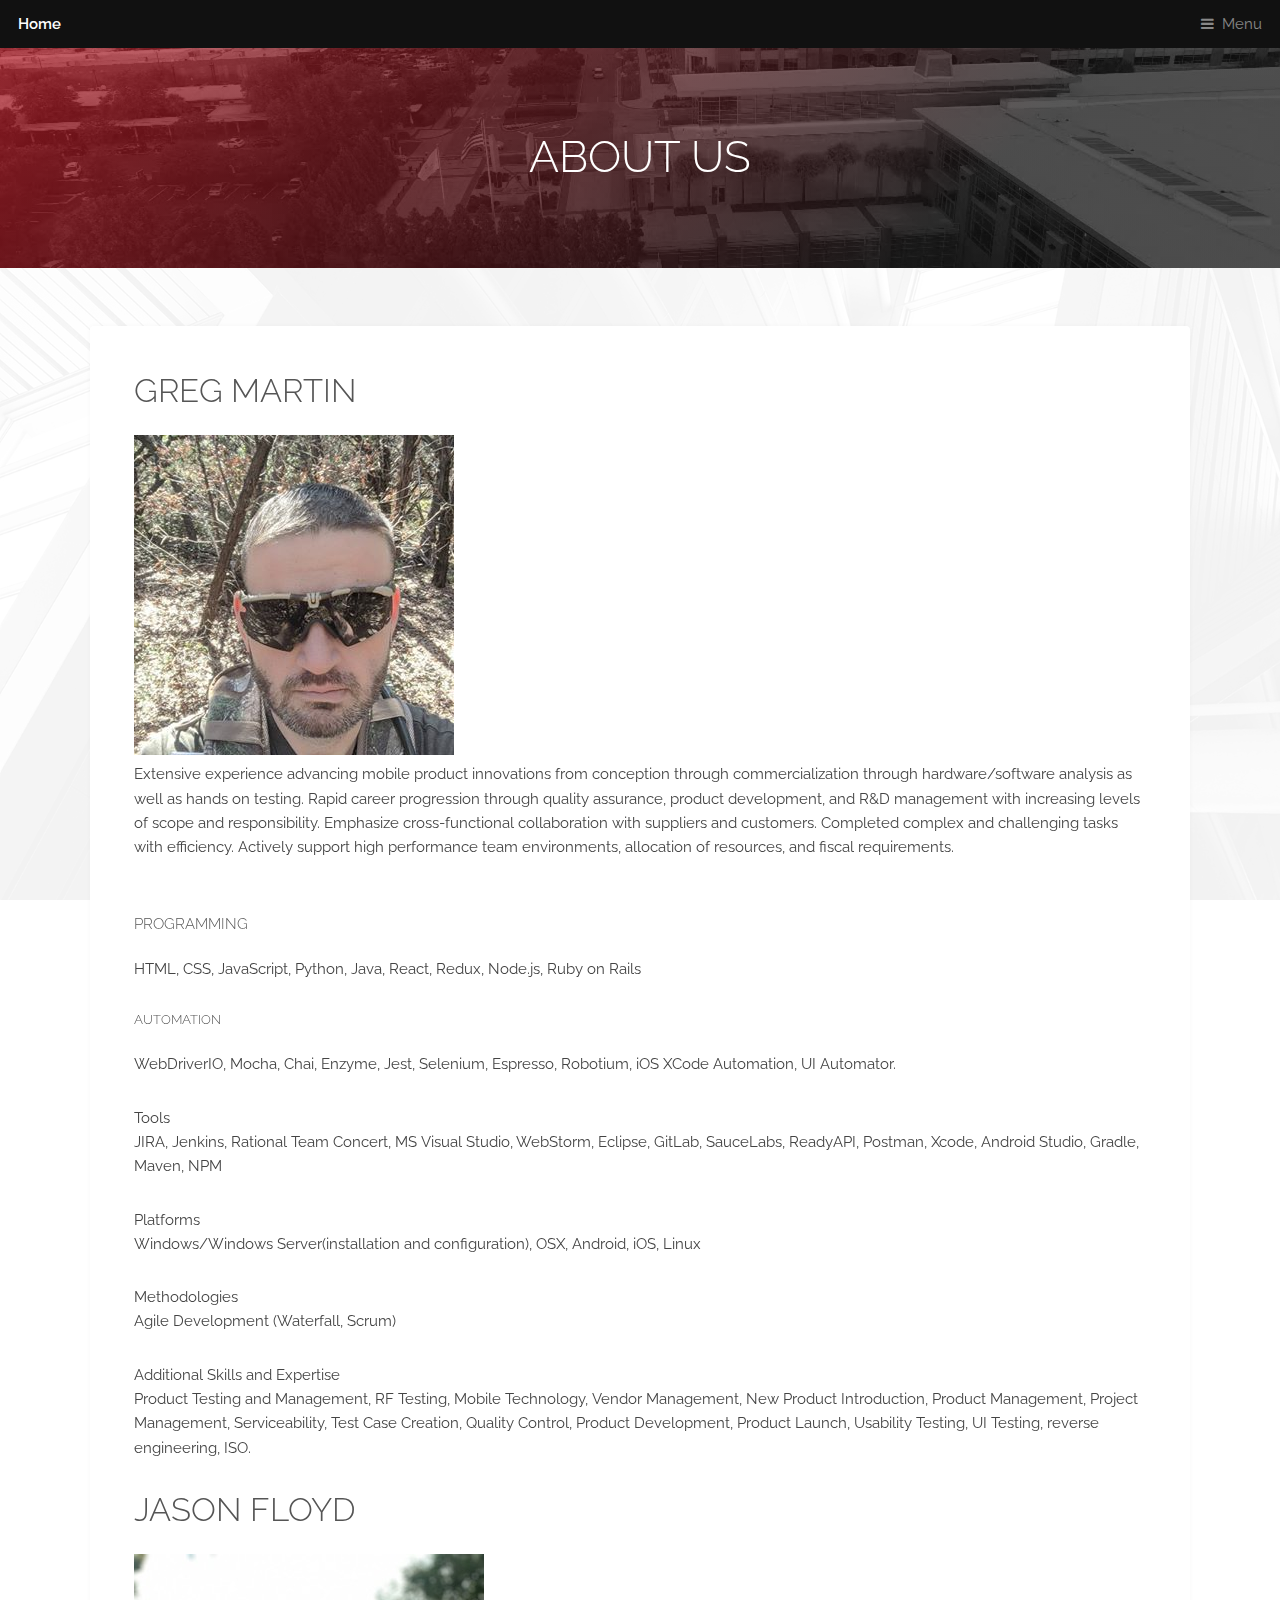
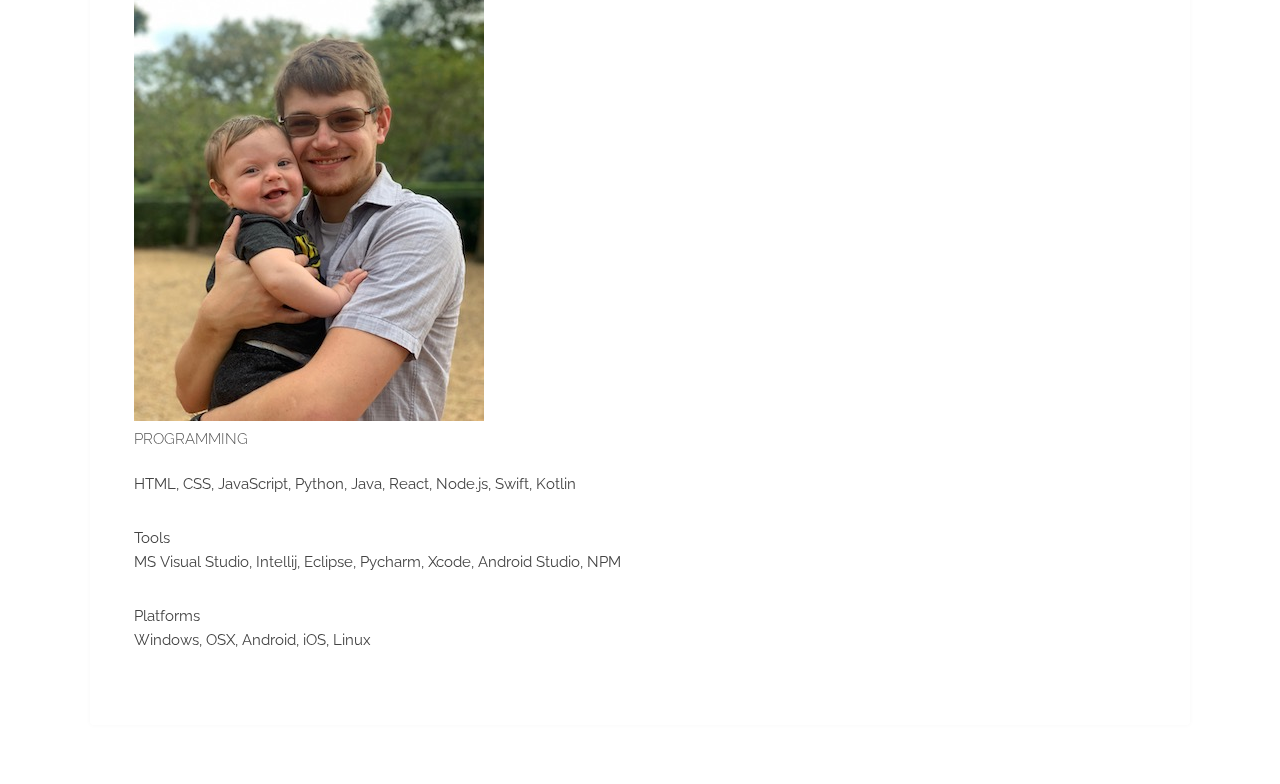
==== commit a7f25913: "contact page changes" ====
--- a/about.html
+++ b/about.html
@@ -95,30 +95,7 @@
 		</div>
 	</section>
 
-	<!-- Footer -->
-	<footer id="footer">
-		<div class="inner">
-			<div class="content">
-				<section>
-					<h3>Accumsan montes viverra</h3>
-					<p>Nunc lacinia ante nunc ac lobortis. Interdum adipiscing gravida odio porttitor sem non mi integer
-						non faucibus ornare mi ut ante amet placerat aliquet. Volutpat eu sed ante lacinia sapien lorem
-						accumsan varius montes viverra nibh in adipiscing. Lorem ipsum dolor vestibulum ante ipsum
-						primis in faucibus vestibulum. Blandit adipiscing eu felis iaculis volutpat ac adipiscing sed
-						feugiat eu faucibus. Integer ac sed amet praesent. Nunc lacinia ante nunc ac gravida.</p>
-				</section>
-				<section>
-					<h4>Sem turpis amet semper</h4>
-					<ul class="alt">
-						<li><a href="#">Dolor pulvinar sed etiam.</a></li>
-						<li><a href="#">Etiam vel lorem sed amet.</a></li>
-						<li><a href="#">Felis enim feugiat viverra.</a></li>
-						<li><a href="#">Dolor pulvinar magna etiam.</a></li>
-					</ul>
-		
-			</div>
-		</div>
-	</footer>
+	
 
 	<!-- Scripts -->
 	<script src="assets/js/jquery.min.js"></script>
--- a/assets/css/main.css
+++ b/assets/css/main.css
@@ -2825,3 +2825,17 @@
     height: 320px;
     width: auto;
   }
+  .softwareflex {
+    border: 1px black solid;
+    height: 280px;
+    width: 300px;
+    float: left;
+    padding: 0 3px 0 3px;
+    margin: 0 3px 3px 3px;
+    text-align: center;
+  }
+  .softwareflex ul {
+    list-style-type: none;
+  }
+ 
+  
